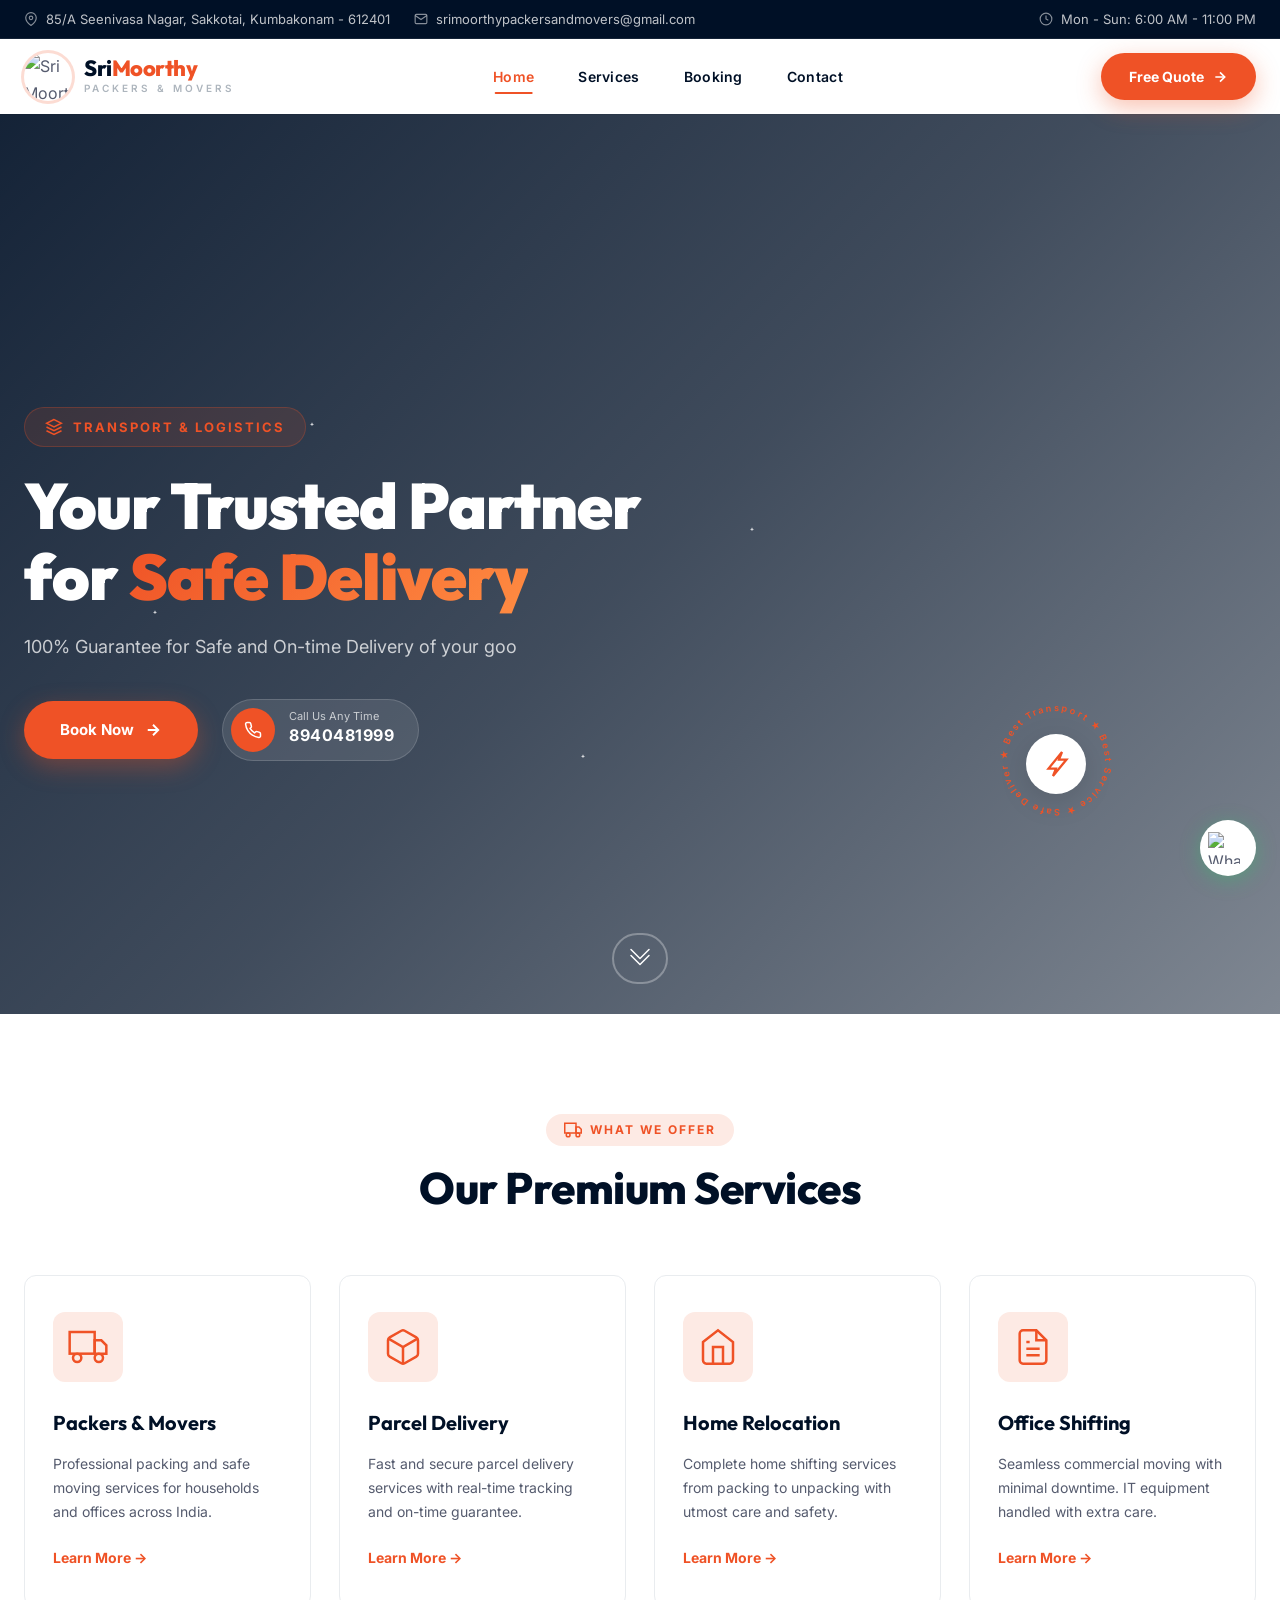
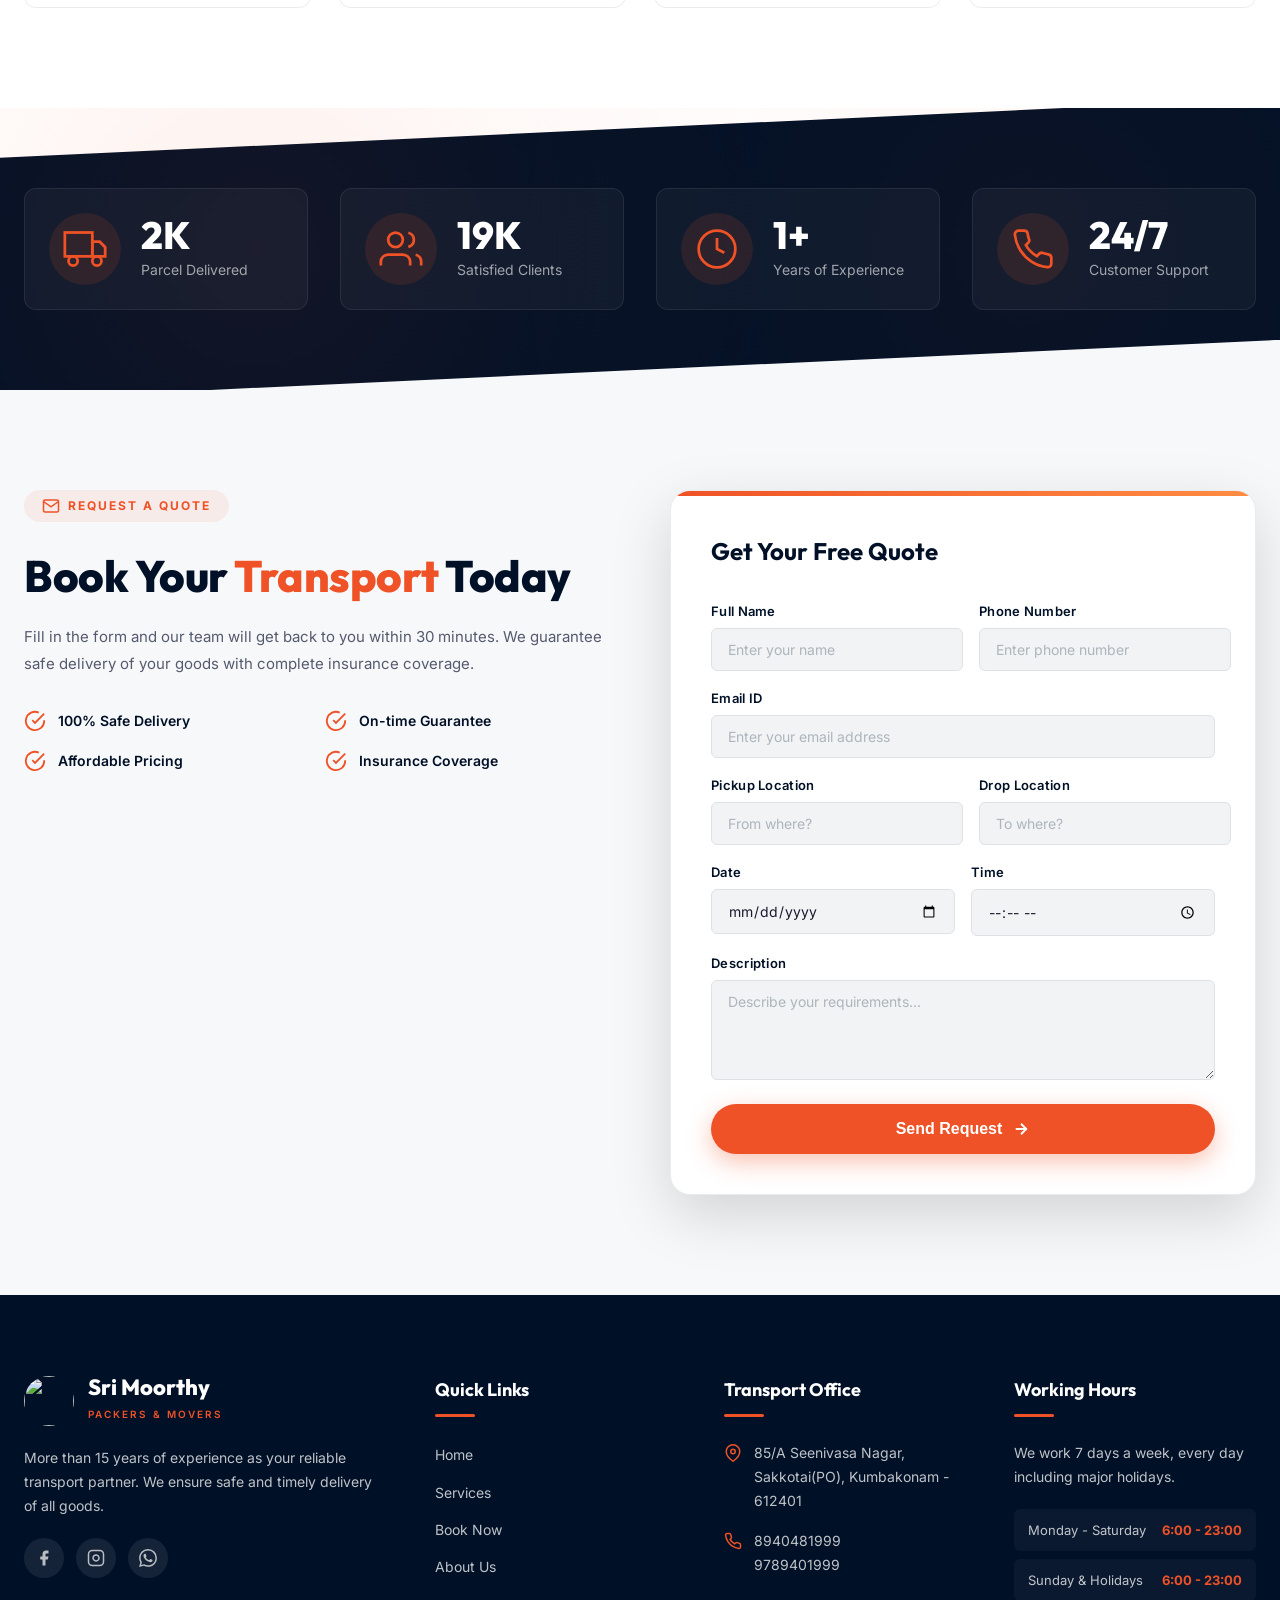
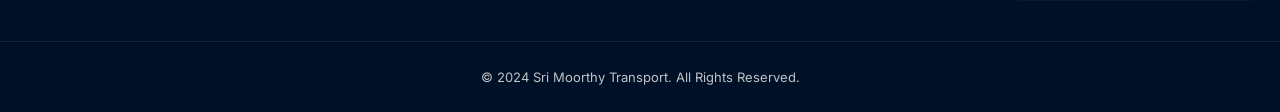
==== index.html @ 746d3fa2 "Add files via upload" ====
<!DOCTYPE html>
<html lang="en">

<head>
    <meta charset="UTF-8">
    <meta name="viewport" content="width=device-width, initial-scale=1.0">
    <meta name="description" content="Sri Moorthy Transport - Premium Packers and Movers in Kumbakonam. Safe, reliable, and on-time delivery services.">
    <title>Sri Moorthy Transport | Packers & Movers - Kumbakonam</title>
    <link rel="icon" href="https://mr-vishal-dev.github.io/kuberatravels/logo.png">
    <link rel="preconnect" href="https://fonts.googleapis.com">
    <link rel="preconnect" href="https://fonts.gstatic.com" crossorigin>
    <link href="https://fonts.googleapis.com/css2?family=Inter:wght@400;500;600;700;800;900&family=Outfit:wght@400;500;600;700;800&display=swap" rel="stylesheet">
    <link rel="stylesheet" href="style.css">
</head>

<body>
    <!-- Top Bar -->
    <div class="top-bar">
        <div class="top-bar-inner">
            <div class="top-bar-left">
                <span>
                    <svg width="14" height="14" viewBox="0 0 24 24" fill="none" stroke="currentColor" stroke-width="2"><path d="M21 10c0 7-9 13-9 13s-9-6-9-13a9 9 0 0 1 18 0z"/><circle cx="12" cy="10" r="3"/></svg>
                    85/A Seenivasa Nagar, Sakkotai, Kumbakonam - 612401
                </span>
                <span>
                    <svg width="14" height="14" viewBox="0 0 24 24" fill="none" stroke="currentColor" stroke-width="2"><path d="M4 4h16c1.1 0 2 .9 2 2v12c0 1.1-.9 2-2 2H4c-1.1 0-2-.9-2-2V6c0-1.1.9-2 2-2z"/><polyline points="22,6 12,13 2,6"/></svg>
                    srimoorthypackersandmovers@gmail.com
                </span>
            </div>
            <div class="top-bar-right">
                <span>
                    <svg width="14" height="14" viewBox="0 0 24 24" fill="none" stroke="currentColor" stroke-width="2"><circle cx="12" cy="12" r="10"/><polyline points="12 6 12 12 16 14"/></svg>
                    Mon - Sun: 6:00 AM - 11:00 PM
                </span>
            </div>
        </div>
    </div>

    <!-- Navbar -->
    <nav id="navbar">
        <div class="nav-inner">
            <div class="nav-brand">
                <div id="logo-bg">
                    <img src="https://mr-vishal-dev.github.io/kuberatravels/logo.png" alt="Sri Moorthy Transport Logo" onclick="showlogo()" id="logo" class="nav-logo">
                </div>
                <div class="brand-text">
                    <h1 class="brand-name">Sri<span>Moorthy</span></h1>
                    <p class="brand-tagline">PACKERS & MOVERS</p>
                </div>
            </div>
            <ul class="nav-links" id="navLinks">
                <li><a href="#hero" class="active">Home</a></li>
                <li><a href="#services-section">Services</a></li>
                <li><a href="#main">Booking</a></li>
                <li><a href="#footer">Contact</a></li>
            </ul>
            <a href="#main" class="nav-cta" id="navCta">
                Free Quote
                <svg width="16" height="16" viewBox="0 0 24 24" fill="none" stroke="currentColor" stroke-width="2.5"><line x1="5" y1="12" x2="19" y2="12"/><polyline points="12 5 19 12 12 19"/></svg>
            </a>
            <button class="menubar" id="menuToggle" onclick="menuopen()">
                <svg xmlns="http://www.w3.org/2000/svg" width="28" height="28" fill="currentColor" viewBox="0 0 16 16">
                    <path fill-rule="evenodd" d="M2.5 12a.5.5 0 0 1 .5-.5h10a.5.5 0 0 1 0 1H3a.5.5 0 0 1-.5-.5m0-4a.5.5 0 0 1 .5-.5h10a.5.5 0 0 1 0 1H3a.5.5 0 0 1-.5-.5m0-4a.5.5 0 0 1 .5-.5h10a.5.5 0 0 1 0 1H3a.5.5 0 0 1-.5-.5" />
                </svg>
            </button>
        </div>
    </nav>

    <!-- Mobile Menu -->
    <aside id="mobileMenu">
        <div class="mobile-overlay" onclick="menuclose()"></div>
        <ol id="menubarol">
            <li class="mobile-brand">
                <img src="https://mr-vishal-dev.github.io/kuberatravels/logo.png" alt="" width="40" height="40" style="border-radius:50%;">
                <span>Sri Moorthy</span>
            </li>
            <li><a href="#hero" onclick="menuclose()">Home</a></li>
            <li><a href="#services-section" onclick="menuclose()">Services</a></li>
            <li><a href="#main" onclick="menuclose()">Booking</a></li>
            <li><a href="#footer" onclick="menuclose()">Contact Us</a></li>
        </ol>
    </aside>

    <!-- Hero Section -->
    <header id="hero">
        <div class="hero-overlay"></div>
        <div class="hero-content" id="sparkle">
            <div class="hero-badge">
                <svg width="18" height="18" viewBox="0 0 24 24" fill="none" stroke="currentColor" stroke-width="2"><path d="M12 2L2 7l10 5 10-5-10-5z"/><path d="M2 17l10 5 10-5"/><path d="M2 12l10 5 10-5"/></svg>
                TRANSPORT & LOGISTICS
            </div>
            <h1 class="hero-title">Your Trusted Partner<br>for <span class="highlight">Safe Delivery</span></h1>
            <p id="typepara" class="hero-description"></p>
            <div class="hero-actions">
                <a href="#main" class="btn-primary" id="heroBookBtn">
                    Book Now
                    <svg width="18" height="18" viewBox="0 0 24 24" fill="none" stroke="currentColor" stroke-width="2.5"><line x1="5" y1="12" x2="19" y2="12"/><polyline points="12 5 19 12 12 19"/></svg>
                </a>
                <a href="tel:8940481999" class="btn-secondary">
                    <div class="phone-icon-wrap">
                        <svg width="18" height="18" viewBox="0 0 24 24" fill="none" stroke="currentColor" stroke-width="2"><path d="M22 16.92v3a2 2 0 0 1-2.18 2 19.79 19.79 0 0 1-8.63-3.07 19.5 19.5 0 0 1-6-6 19.79 19.79 0 0 1-3.07-8.67A2 2 0 0 1 4.11 2h3a2 2 0 0 1 2 1.72c.127.96.361 1.903.7 2.81a2 2 0 0 1-.45 2.11L8.09 9.91a16 16 0 0 0 6 6l1.27-1.27a2 2 0 0 1 2.11-.45c.907.339 1.85.573 2.81.7A2 2 0 0 1 22 16.92z"/></svg>
                    </div>
                    <div>
                        <small>Call Us Any Time</small>
                        <strong>8940481999</strong>
                    </div>
                </a>
            </div>
        </div>
        <div class="hero-badge-circle">
            <div class="rotating-text">
                <svg viewBox="0 0 200 200" width="140" height="140">
                    <defs>
                        <path id="circlePath" d="M 100,100 m -70,0 a 70,70 0 1,1 140,0 a 70,70 0 1,1 -140,0"/>
                    </defs>
                    <text fill="#EF5226" font-size="13" font-family="Inter" font-weight="600" letter-spacing="3">
                        <textPath href="#circlePath">★ Best Transport ★ Best Service ★ Safe Delivery </textPath>
                    </text>
                </svg>
            </div>
            <div class="badge-icon">
                <svg width="36" height="36" viewBox="0 0 24 24" fill="none" stroke="#EF5226" stroke-width="1.5"><path d="M12 15l-2 5l9-11h-5l2-5l-9 11h5z"/></svg>
            </div>
        </div>
        <button id="swipe">
            <svg xmlns="http://www.w3.org/2000/svg" width="24" height="24" fill="white" viewBox="0 0 16 16">
                <path fill-rule="evenodd" d="M1.646 6.646a.5.5 0 0 1 .708 0L8 12.293l5.646-5.647a.5.5 0 0 1 .708.708l-6 6a.5.5 0 0 1-.708 0l-6-6a.5.5 0 0 1 0-.708" />
                <path fill-rule="evenodd" d="M1.646 2.646a.5.5 0 0 1 .708 0L8 8.293l5.646-5.647a.5.5 0 0 1 .708.708l-6 6a.5.5 0 0 1-.708 0l-6-6a.5.5 0 0 1 0-.708" />
            </svg>
        </button>
    </header>

    <!-- Services Section -->
    <section class="services-section" id="services-section">
        <div class="section-header">
            <span class="section-badge">
                <svg width="18" height="18" viewBox="0 0 24 24" fill="none" stroke="currentColor" stroke-width="2"><rect x="1" y="3" width="15" height="13"/><polygon points="16 8 20 8 23 11 23 16 16 16 16 8"/><circle cx="5.5" cy="18.5" r="2.5"/><circle cx="18.5" cy="18.5" r="2.5"/></svg>
                WHAT WE OFFER
            </span>
            <h2>Our Premium Services</h2>
        </div>
        <div class="services-grid">
            <div class="service-card">
                <div class="service-icon">
                    <svg width="40" height="40" viewBox="0 0 24 24" fill="none" stroke="currentColor" stroke-width="1.5"><rect x="1" y="3" width="15" height="13"/><polygon points="16 8 20 8 23 11 23 16 16 16 16 8"/><circle cx="5.5" cy="18.5" r="2.5"/><circle cx="18.5" cy="18.5" r="2.5"/></svg>
                </div>
                <h3>Packers & Movers</h3>
                <p>Professional packing and safe moving services for households and offices across India.</p>
                <a href="service.html" class="service-link">Learn More →</a>
            </div>
            <div class="service-card">
                <div class="service-icon">
                    <svg width="40" height="40" viewBox="0 0 24 24" fill="none" stroke="currentColor" stroke-width="1.5"><path d="M21 16V8a2 2 0 0 0-1-1.73l-7-4a2 2 0 0 0-2 0l-7 4A2 2 0 0 0 3 8v8a2 2 0 0 0 1 1.73l7 4a2 2 0 0 0 2 0l7-4A2 2 0 0 0 21 16z"/><polyline points="3.27 6.96 12 12.01 20.73 6.96"/><line x1="12" y1="22.08" x2="12" y2="12"/></svg>
                </div>
                <h3>Parcel Delivery</h3>
                <p>Fast and secure parcel delivery services with real-time tracking and on-time guarantee.</p>
                <a href="service.html" class="service-link">Learn More →</a>
            </div>
            <div class="service-card">
                <div class="service-icon">
                    <svg width="40" height="40" viewBox="0 0 24 24" fill="none" stroke="currentColor" stroke-width="1.5"><path d="M3 9l9-7 9 7v11a2 2 0 0 1-2 2H5a2 2 0 0 1-2-2z"/><polyline points="9 22 9 12 15 12 15 22"/></svg>
                </div>
                <h3>Home Relocation</h3>
                <p>Complete home shifting services from packing to unpacking with utmost care and safety.</p>
                <a href="service.html" class="service-link">Learn More →</a>
            </div>
            <div class="service-card">
                <div class="service-icon">
                    <svg width="40" height="40" viewBox="0 0 24 24" fill="none" stroke="currentColor" stroke-width="1.5"><path d="M14 2H6a2 2 0 0 0-2 2v16a2 2 0 0 0 2 2h12a2 2 0 0 0 2-2V8z"/><polyline points="14 2 14 8 20 8"/><line x1="16" y1="13" x2="8" y2="13"/><line x1="16" y1="17" x2="8" y2="17"/><polyline points="10 9 9 9 8 9"/></svg>
                </div>
                <h3>Office Shifting</h3>
                <p>Seamless commercial moving with minimal downtime. IT equipment handled with extra care.</p>
                <a href="service.html" class="service-link">Learn More →</a>
            </div>
        </div>
    </section>

    <!-- Stats Section -->
    <section class="stats-section">
        <div class="stats-overlay"></div>
        <div class="stats-grid">
            <div class="stat-card">
                <div class="stat-icon">
                    <svg width="44" height="44" viewBox="0 0 24 24" fill="none" stroke="currentColor" stroke-width="1.5"><rect x="1" y="3" width="15" height="13"/><polygon points="16 8 20 8 23 11 23 16 16 16 16 8"/><circle cx="5.5" cy="18.5" r="2.5"/><circle cx="18.5" cy="18.5" r="2.5"/></svg>
                </div>
                <div class="stat-info">
                    <span class="stat-number"><span id="inc">20</span>K</span>
                    <p>Parcel Delivered</p>
                </div>
            </div>
            <div class="stat-card">
                <div class="stat-icon">
                    <svg width="44" height="44" viewBox="0 0 24 24" fill="none" stroke="currentColor" stroke-width="1.5"><path d="M17 21v-2a4 4 0 0 0-4-4H5a4 4 0 0 0-4 4v2"/><circle cx="9" cy="7" r="4"/><path d="M23 21v-2a4 4 0 0 0-3-3.87"/><path d="M16 3.13a4 4 0 0 1 0 7.75"/></svg>
                </div>
                <div class="stat-info">
                    <span class="stat-number"><span id="inc">150</span>K</span>
                    <p>Satisfied Clients</p>
                </div>
            </div>
            <div class="stat-card">
                <div class="stat-icon">
                    <svg width="44" height="44" viewBox="0 0 24 24" fill="none" stroke="currentColor" stroke-width="1.5"><circle cx="12" cy="12" r="10"/><polyline points="12 6 12 12 16 14"/></svg>
                </div>
                <div class="stat-info">
                    <span class="stat-number"><span id="inc">15</span>+</span>
                    <p>Years of Experience</p>
                </div>
            </div>
            <div class="stat-card">
                <div class="stat-icon">
                    <svg width="44" height="44" viewBox="0 0 24 24" fill="none" stroke="currentColor" stroke-width="1.5"><path d="M22 16.92v3a2 2 0 0 1-2.18 2 19.79 19.79 0 0 1-8.63-3.07 19.5 19.5 0 0 1-6-6 19.79 19.79 0 0 1-3.07-8.67A2 2 0 0 1 4.11 2h3a2 2 0 0 1 2 1.72c.127.96.361 1.903.7 2.81a2 2 0 0 1-.45 2.11L8.09 9.91a16 16 0 0 0 6 6l1.27-1.27a2 2 0 0 1 2.11-.45c.907.339 1.85.573 2.81.7A2 2 0 0 1 22 16.92z"/></svg>
                </div>
                <div class="stat-info">
                    <span class="stat-number">24/7</span>
                    <p>Customer Support</p>
                </div>
            </div>
        </div>
    </section>

    <!-- Booking Section -->
    <main id="main">
        <div class="booking-wrapper">
            <div class="booking-info">
                <span class="section-badge dark">
                    <svg width="18" height="18" viewBox="0 0 24 24" fill="none" stroke="currentColor" stroke-width="2"><path d="M4 4h16c1.1 0 2 .9 2 2v12c0 1.1-.9 2-2 2H4c-1.1 0-2-.9-2-2V6c0-1.1.9-2 2-2z"/><polyline points="22,6 12,13 2,6"/></svg>
                    REQUEST A QUOTE
                </span>
                <h2>Book Your <span class="highlight">Transport</span> Today</h2>
                <p>Fill in the form and our team will get back to you within 30 minutes. We guarantee safe delivery of your goods with complete insurance coverage.</p>
                <div class="booking-features">
                    <div class="feature-item">
                        <svg width="22" height="22" viewBox="0 0 24 24" fill="none" stroke="#EF5226" stroke-width="2"><path d="M22 11.08V12a10 10 0 1 1-5.93-9.14"/><polyline points="22 4 12 14.01 9 11.01"/></svg>
                        <span>100% Safe Delivery</span>
                    </div>
                    <div class="feature-item">
                        <svg width="22" height="22" viewBox="0 0 24 24" fill="none" stroke="#EF5226" stroke-width="2"><path d="M22 11.08V12a10 10 0 1 1-5.93-9.14"/><polyline points="22 4 12 14.01 9 11.01"/></svg>
                        <span>On-time Guarantee</span>
                    </div>
                    <div class="feature-item">
                        <svg width="22" height="22" viewBox="0 0 24 24" fill="none" stroke="#EF5226" stroke-width="2"><path d="M22 11.08V12a10 10 0 1 1-5.93-9.14"/><polyline points="22 4 12 14.01 9 11.01"/></svg>
                        <span>Affordable Pricing</span>
                    </div>
                    <div class="feature-item">
                        <svg width="22" height="22" viewBox="0 0 24 24" fill="none" stroke="#EF5226" stroke-width="2"><path d="M22 11.08V12a10 10 0 1 1-5.93-9.14"/><polyline points="22 4 12 14.01 9 11.01"/></svg>
                        <span>Insurance Coverage</span>
                    </div>
                </div>
            </div>
            <div class="booking-form-card">
                <h3>Get Your Free Quote</h3>
                <form onsubmit="gomail(event)" id="bookingForm">                    <div class="form-row">
                        <div class="form-group">
                            <label for="cus-name">Full Name</label>
                            <input type="text" id="cus-name" placeholder="Enter your name" name="Full Name" required>
                        </div>
                        <div class="form-group">
                            <label for="con-number">Phone Number</label>
                            <input type="tel" id="con-number" placeholder="Enter phone number" name="Phone Number" required>
                        </div>
                    </div>
                    <div class="form-group full">
                        <label for="cus-email">Email ID</label>
                        <input type="email" id="cus-email" placeholder="Enter your email address" name="Email" required>
                    </div>
                    <div class="form-row">
                        <div class="form-group">
                            <label for="from-add">Pickup Location</label>
                            <input type="text" id="from-add" placeholder="From where?" name="Pickup Location" required>
                        </div>
                        <div class="form-group">
                            <label for="to-add">Drop Location</label>
                            <input type="text" id="to-add" placeholder="To where?" name="Drop Location" required>
                        </div>
                    </div>
                    <div class="form-row">
                        <div class="form-group">
                            <label for="date">Date</label>
                            <input type="date" id="date" name="Date" required>
                        </div>
                        <div class="form-group">
                            <label for="timing">Time</label>
                            <input type="time" id="timing" name="Time" required>
                        </div>
                    </div>
                    <div class="form-group full">
                        <label for="description">Description</label>
                        <textarea id="description" rows="4" placeholder="Describe your requirements..." name="Description"></textarea>
                    </div>
                    <button type="submit" class="btn-primary form-submit">
                        Send Request
                        <svg width="18" height="18" viewBox="0 0 24 24" fill="none" stroke="currentColor" stroke-width="2.5"><line x1="5" y1="12" x2="19" y2="12"/><polyline points="12 5 19 12 12 19"/></svg>
                    </button>
                </form>
            </div>
        </div>
    </main>

    <!-- WhatsApp Float -->
    <div class="floating-logo shake" onclick="openchat()" id="whatsapp">
        <img src="https://mr-vishal-dev.github.io/kuberatravels/icons8-whatsapp-48.png" alt="WhatsApp" height="40" width="40">
        <a href="https://wa.me/8248688471" id="message-content"></a>
    </div>

    <!-- Footer -->
    <footer id="footer">
        <div class="footer-inner">
            <div class="footer-col footer-about">
                <div class="footer-brand">
                    <img src="https://mr-vishal-dev.github.io/kuberatravels/logo.png" alt="" width="50" height="50" style="border-radius:50%;">
                    <div>
                        <h2>Sri Moorthy</h2>
                        <span>PACKERS & MOVERS</span>
                    </div>
                </div>
                <p>More than 15 years of experience as your reliable transport partner. We ensure safe and timely delivery of all goods.</p>
                <div class="footer-social">
                    <a href="#" aria-label="Facebook">
                        <svg width="18" height="18" viewBox="0 0 24 24" fill="currentColor"><path d="M18 2h-3a5 5 0 0 0-5 5v3H7v4h3v8h4v-8h3l1-4h-4V7a1 1 0 0 1 1-1h3z"/></svg>
                    </a>
                    <a href="#" aria-label="Instagram">
                        <svg width="18" height="18" viewBox="0 0 24 24" fill="none" stroke="currentColor" stroke-width="2"><rect x="2" y="2" width="20" height="20" rx="5" ry="5"/><path d="M16 11.37A4 4 0 1 1 12.63 8 4 4 0 0 1 16 11.37z"/><line x1="17.5" y1="6.5" x2="17.51" y2="6.5"/></svg>
                    </a>
                    <a href="https://wa.me/8248688471" aria-label="WhatsApp">
                        <svg width="18" height="18" viewBox="0 0 24 24" fill="currentColor"><path d="M17.472 14.382c-.297-.149-1.758-.867-2.03-.967-.273-.099-.471-.148-.67.15-.197.297-.767.966-.94 1.164-.173.199-.347.223-.644.075-.297-.15-1.255-.463-2.39-1.475-.883-.788-1.48-1.761-1.653-2.059-.173-.297-.018-.458.13-.606.134-.133.298-.347.446-.52.149-.174.198-.298.298-.497.099-.198.05-.371-.025-.52-.075-.149-.669-1.612-.916-2.207-.242-.579-.487-.5-.669-.51-.173-.008-.371-.01-.57-.01-.198 0-.52.074-.792.372-.272.297-1.04 1.016-1.04 2.479 0 1.462 1.065 2.875 1.213 3.074.149.198 2.096 3.2 5.077 4.487.709.306 1.262.489 1.694.625.712.227 1.36.195 1.871.118.571-.085 1.758-.719 2.006-1.413.248-.694.248-1.289.173-1.413-.074-.124-.272-.198-.57-.347m-5.421 7.403h-.004a9.87 9.87 0 0 1-5.031-1.378l-.361-.214-3.741.982.998-3.648-.235-.374a9.86 9.86 0 0 1-1.51-5.26c.001-5.45 4.436-9.884 9.888-9.884 2.64 0 5.122 1.03 6.988 2.898a9.825 9.825 0 0 1 2.893 6.994c-.003 5.45-4.437 9.884-9.885 9.884m8.413-18.297A11.815 11.815 0 0 0 12.05 0C5.495 0 .16 5.335.157 11.892c0 2.096.547 4.142 1.588 5.945L.057 24l6.305-1.654a11.882 11.882 0 0 0 5.683 1.448h.005c6.554 0 11.89-5.335 11.893-11.893a11.821 11.821 0 0 0-3.48-8.413z"/></svg>
                    </a>
                </div>
            </div>
            <div class="footer-col">
                <h3>Quick Links</h3>
                <ul>
                    <li><a href="#hero">Home</a></li>
                    <li><a href="#services-section">Services</a></li>
                    <li><a href="#main">Book Now</a></li>
                    <li><a href="about.html">About Us</a></li>
                </ul>
            </div>
            <div class="footer-col">
                <h3>Transport Office</h3>
                <div class="footer-contact-item">
                    <svg width="18" height="18" viewBox="0 0 24 24" fill="none" stroke="currentColor" stroke-width="2"><path d="M21 10c0 7-9 13-9 13s-9-6-9-13a9 9 0 0 1 18 0z"/><circle cx="12" cy="10" r="3"/></svg>
                    <p>85/A Seenivasa Nagar, Sakkotai(PO), Kumbakonam - 612401</p>
                </div>
                <div class="footer-contact-item">
                    <svg width="18" height="18" viewBox="0 0 24 24" fill="none" stroke="currentColor" stroke-width="2"><path d="M22 16.92v3a2 2 0 0 1-2.18 2 19.79 19.79 0 0 1-8.63-3.07 19.5 19.5 0 0 1-6-6 19.79 19.79 0 0 1-3.07-8.67A2 2 0 0 1 4.11 2h3a2 2 0 0 1 2 1.72c.127.96.361 1.903.7 2.81a2 2 0 0 1-.45 2.11L8.09 9.91a16 16 0 0 0 6 6l1.27-1.27a2 2 0 0 1 2.11-.45c.907.339 1.85.573 2.81.7A2 2 0 0 1 22 16.92z"/></svg>
                    <p>8940481999<br>9789401999</p>
                </div>
            </div>
            <div class="footer-col">
                <h3>Working Hours</h3>
                <p>We work 7 days a week, every day including major holidays.</p>
                <div class="hours-list">
                    <div class="hours-item">
                        <span>Monday - Saturday</span>
                        <span class="hours-time">6:00 - 23:00</span>
                    </div>
                    <div class="hours-item">
                        <span>Sunday & Holidays</span>
                        <span class="hours-time">6:00 - 23:00</span>
                    </div>
                </div>
            </div>
        </div>
        <div class="footer-bottom">
            <p>&copy; 2024 Sri Moorthy Transport. All Rights Reserved.</p>
        </div>
    </footer>

    <!-- Back to Top -->
    <button id="backToTop" onclick="window.scrollTo({top:0,behavior:'smooth'})">
        <svg width="20" height="20" viewBox="0 0 24 24" fill="none" stroke="currentColor" stroke-width="2.5"><polyline points="18 15 12 9 6 15"/></svg>
    </button>

    <script>

        // Date min value
        let dateval = document.getElementById('date');
        let date = new Date().toISOString().split('T')[0];
        dateval.setAttribute('min', date);

        // Typewriter effect
        let typewriting = document.getElementById('typepara');
        let content = "100% Guarantee for Safe and On-time Delivery of your goods is our primary concern...";
        let len = content.length;
        let index = 0;
        let interval = setInterval(() => {
            if (index <= content.length) {
                typewriting.textContent += content.charAt(index++);
            } else {
                clearInterval(interval);
            }
        }, 30);

        // Scroll-based counter animation
        let iscounted = false;
        let swipe = document.getElementById('swipe');
        let backToTop = document.getElementById('backToTop');

        window.addEventListener('scroll', function() {
            // Show/hide swipe button
            if (window.scrollY >= innerHeight * 0.5) {
                swipe.style.opacity = "0";
                swipe.style.pointerEvents = "none";
            } else {
                swipe.style.opacity = "1";
                swipe.style.pointerEvents = "auto";
            }

            // Navbar solid on scroll
            let navbar = document.getElementById('navbar');
            if (window.scrollY > 80) {
                navbar.classList.add('scrolled');
            } else {
                navbar.classList.remove('scrolled');
            }

            // Back to top
            if (window.scrollY > 500) {
                backToTop.classList.add('show');
            } else {
                backToTop.classList.remove('show');
            }

            // Counter animation
            let statsSection = document.querySelector('.stats-section');
            if (statsSection) {
                let rect = statsSection.getBoundingClientRect();
                if (rect.top < window.innerHeight && rect.bottom > 0 && !iscounted) {
                    iscounted = true;
                    let inc = document.querySelectorAll('#inc');
                    inc.forEach(element => {
                        let stop = parseInt(element.innerText);
                        let count = 0;
                        let speed = Math.max(10, (100 * (50 / stop)));
                        let countinterval = setInterval(() => {
                            count++;
                            element.innerText = count;
                            if (count >= stop) {
                                clearInterval(countinterval);
                            }
                        }, speed);
                    });
                }
            }

            // Reveal animations
            document.querySelectorAll('.service-card, .stat-card, .booking-form-card, .booking-info').forEach(el => {
                let rect = el.getBoundingClientRect();
                if (rect.top < window.innerHeight - 80) {
                    el.classList.add('revealed');
                }
            });
        });

        // WhatsApp support
        let whatsapp = document.getElementById('whatsapp');
        let message = document.getElementById('message-content');

        function openchat() {
            if (whatsapp.style.width === "140px") {
                whatsapp.style.cssText = "width:50px;outline:none";
                message.innerText = '';
                setTimeout(() => { whatsapp.classList.add('shake'); }, 1000);
            } else {
                whatsapp.style.cssText = "width:140px;outline:2px solid rgb(24, 177, 58);border-radius:30px;";
                message.innerText = "Chat with us";
                whatsapp.classList.remove('shake');
            }
        }

        // Mobile menu
        let menubarol = document.getElementById('menubarol');
        let aside = document.getElementById('mobileMenu');

        function menuopen() {
            aside.classList.add('open');
            document.body.style.overflow = "hidden";
        }
        function menuclose() {
            aside.classList.remove('open');
            document.body.style.overflow = "";
        }

        // Sparkle stars in hero
        let sparklespace = document.getElementById('sparkle');
        setInterval(() => {
            let star = document.createElement('div');
            star.classList.add('star');
            let randomX = Math.floor(Math.random() * sparklespace.scrollWidth);
            let randomY = Math.floor(Math.random() * sparklespace.scrollHeight);
            star.style.top = `${randomY}px`;
            star.style.left = `${randomX}px`;
            sparklespace.appendChild(star);
            setTimeout(() => { star.remove(); }, 800);
        }, 200);

        // Mail - Send via Google Gmail Compose window
        function gomail(e) {
            e.preventDefault();
            let cus_name = document.getElementById('cus-name').value;
            let cus_email = document.getElementById('cus-email').value;
            let con_number = document.getElementById('con-number').value;
            let from_add = document.getElementById('from-add').value;
            let to_add = document.getElementById('to-add').value;
            let date = document.getElementById('date').value;
            let time = document.getElementById('timing').value;
            let description = document.getElementById('description').value;

            let subject = encodeURIComponent("Booking Request - " + cus_name);
            let body = encodeURIComponent(
                "New Booking Request\n\n" +
                "Name: " + cus_name + "\n" +
                "Email: " + cus_email + "\n" +
                "Phone: " + con_number + "\n" +
                "Pickup: " + from_add + "\n" +
                "Drop: " + to_add + "\n" +
                "Date: " + date + "\n" +
                "Time: " + time + "\n" +
                "Description: " + description
            );

            // Open Gmail directly in a new tab
            window.open(`https://mail.google.com/mail/?view=cm&fs=1&to=srimoorthypackersandmovers@gmail.com&su=${subject}&body=${body}`, '_blank');
        }

        // Logo popup
        let logo = document.getElementById('logo');
        let logobg = document.getElementById('logo-bg');
        function showlogo() {
            logo.classList.remove('nav-logo');
            logo.classList.add('logoanimation');
            logobg.classList.add('logobganimation');
            document.body.style.overflow = "hidden";
            logobg.addEventListener('click', (e) => {
                if (!logo.contains(e.target)) {
                    logo.classList.add('nav-logo');
                    logo.classList.remove('logoanimation');
                    logobg.classList.remove('logobganimation');
                    document.body.style.overflow = "scroll";
                }
            });
        }

        // Smooth scroll for nav links
        document.querySelectorAll('a[href^="#"]').forEach(anchor => {
            anchor.addEventListener('click', function (e) {
                const target = document.querySelector(this.getAttribute('href'));
                if (target) {
                    e.preventDefault();
                    target.scrollIntoView({ behavior: 'smooth', block: 'start' });
                }
            });
        });
    </script>

</body>

</html>
---- style.css ----
/* ============================================
   SRI MOORTHY TRANSPORT — Premium Design System
   Inspired by TransHub Logistics Template
   ============================================ */

/* ---------- CSS Variables ---------- */
:root {
    --navy: #001026;
    --navy-light: #001a3a;
    --navy-dark: #000b1a;
    --orange: #EF5226;
    --orange-hover: #d94518;
    --orange-light: rgba(239, 82, 38, 0.12);
    --white: #ffffff;
    --off-white: #f7f8fa;
    --gray-100: #f1f3f5;
    --gray-200: #e9ecef;
    --gray-300: #dee2e6;
    --gray-500: #adb5bd;
    --gray-700: #495057;
    --gray-800: #343a40;
    --text-dark: #1a1a2e;
    --text-body: #555b6e;
    --shadow-sm: 0 2px 8px rgba(0,0,0,0.08);
    --shadow-md: 0 8px 30px rgba(0,0,0,0.12);
    --shadow-lg: 0 20px 60px rgba(0,0,0,0.15);
    --shadow-orange: 0 8px 25px rgba(239, 82, 38, 0.35);
    --radius-sm: 6px;
    --radius-md: 12px;
    --radius-lg: 20px;
    --radius-pill: 50px;
    --transition: all 0.35s cubic-bezier(0.4, 0, 0.2, 1);
}

/* ---------- Reset & Base ---------- */
*, *::before, *::after {
    margin: 0;
    padding: 0;
    box-sizing: border-box;
}

html {
    scroll-behavior: smooth;
    -ms-overflow-style: none;
    scrollbar-width: none;
}

html::-webkit-scrollbar {
    display: none;
}

body {
    font-family: 'Inter', -apple-system, BlinkMacSystemFont, sans-serif;
    color: var(--text-body);
    background-color: var(--white);
    line-height: 1.7;
    overflow-x: hidden;
}

a {
    text-decoration: none;
    color: inherit;
    transition: var(--transition);
}

img {
    max-width: 100%;
    display: block;
}

ul, ol {
    list-style: none;
}

/* ---------- Top Bar ---------- */
.top-bar {
    background: var(--navy);
    color: rgba(255,255,255,0.75);
    font-size: 13px;
    padding: 8px 0;
    border-bottom: 1px solid rgba(255,255,255,0.08);
}

.top-bar-inner {
    max-width: 1280px;
    margin: 0 auto;
    padding: 0 24px;
    display: flex;
    justify-content: space-between;
    align-items: center;
    flex-wrap: wrap;
    gap: 8px;
}

.top-bar-left, .top-bar-right {
    display: flex;
    align-items: center;
    gap: 24px;
    flex-wrap: wrap;
}

.top-bar span {
    display: inline-flex;
    align-items: center;
    gap: 8px;
}

.top-bar svg {
    flex-shrink: 0;
    opacity: 0.7;
}

/* ---------- Navbar ---------- */
nav#navbar {
    position: sticky;
    top: 0;
    z-index: 1000;
    background: rgba(255,255,255,0.95);
    backdrop-filter: blur(20px);
    -webkit-backdrop-filter: blur(20px);
    box-shadow: 0 1px 0 rgba(0,0,0,0.05);
    transition: var(--transition);
}

nav#navbar.scrolled {
    box-shadow: var(--shadow-md);
    background: rgba(255,255,255,0.98);
}

nav#navbar.scrolled .nav-inner {
    height: 60px;
}

nav#navbar.scrolled .nav-logo {
    height: 40px;
    width: 40px;
}

nav#navbar.scrolled .brand-name {
    font-size: 19px;
}

nav#navbar.scrolled .brand-tagline {
    font-size: 9px;
    letter-spacing: 2px;
}

.nav-inner {
    max-width: 1280px;
    margin: 0 auto;
    padding: 0 24px;
    display: flex;
    align-items: center;
    justify-content: space-between;
    height: 75px;
}

.nav-brand {
    display: flex;
    align-items: center;
    gap: 12px;
}

.nav-logo {
    height: 48px;
    width: 48px;
    border-radius: 50%;
    object-fit: cover;
    box-shadow: 0 0 0 3px rgba(239, 82, 38, 0.2);
    transition: var(--transition);
    cursor: pointer;
}

.nav-logo:hover {
    transform: scale(1.08);
    box-shadow: 0 0 0 4px rgba(239, 82, 38, 0.4);
}

.brand-text {
    display: flex;
    flex-direction: column;
}

.brand-name {
    font-family: 'Outfit', sans-serif;
    font-size: 22px;
    font-weight: 800;
    color: var(--navy);
    line-height: 1.1;
    letter-spacing: -0.5px;
}

.brand-name span {
    color: var(--orange);
}

.brand-tagline {
    font-size: 10px;
    letter-spacing: 3px;
    color: var(--gray-500);
    font-weight: 600;
    text-transform: uppercase;
}

.nav-links {
    display: flex;
    align-items: center;
    gap: 8px;
}

.nav-links li a {
    display: block;
    padding: 8px 18px;
    font-size: 14px;
    font-weight: 600;
    color: var(--navy);
    border-radius: var(--radius-pill);
    position: relative;
    letter-spacing: 0.3px;
}

.nav-links li a:hover,
.nav-links li a.active {
    color: var(--orange);
}

.nav-links li a::after {
    content: '';
    position: absolute;
    bottom: 2px;
    left: 50%;
    transform: translateX(-50%);
    width: 0;
    height: 2px;
    background: var(--orange);
    border-radius: 2px;
    transition: width 0.3s ease;
}

.nav-links li a:hover::after,
.nav-links li a.active::after {
    width: 50%;
}

.nav-cta {
    display: inline-flex;
    align-items: center;
    gap: 8px;
    padding: 12px 28px;
    background: var(--orange);
    color: var(--white);
    font-weight: 700;
    font-size: 14px;
    border-radius: var(--radius-pill);
    box-shadow: var(--shadow-orange);
    transition: var(--transition);
    position: relative;
    overflow: hidden;
}

.nav-cta::before {
    content: '';
    position: absolute;
    top: 0;
    left: -100%;
    width: 100%;
    height: 100%;
    background: linear-gradient(90deg, transparent, rgba(255,255,255,0.2), transparent);
    transition: left 0.5s ease;
}

.nav-cta:hover::before {
    left: 100%;
}

.nav-cta:hover {
    background: var(--orange-hover);
    transform: translateY(-2px);
    box-shadow: 0 12px 35px rgba(239, 82, 38, 0.45);
}

.menubar {
    display: none;
    background: none;
    border: none;
    color: var(--navy);
    cursor: pointer;
    padding: 6px;
    border-radius: var(--radius-sm);
    transition: var(--transition);
}

.menubar:hover {
    background: var(--gray-100);
}

/* ---------- Mobile Menu ---------- */
aside#mobileMenu {
    position: fixed;
    inset: 0;
    z-index: 2000;
    visibility: hidden;
    pointer-events: none;
}

aside#mobileMenu.open {
    visibility: visible;
    pointer-events: auto;
}

.mobile-overlay {
    position: absolute;
    inset: 0;
    background: rgba(0, 16, 38, 0.6);
    backdrop-filter: blur(4px);
    opacity: 0;
    transition: opacity 0.3s ease;
}

aside#mobileMenu.open .mobile-overlay {
    opacity: 1;
}

aside#mobileMenu ol {
    position: fixed;
    top: 0;
    right: -300px;
    bottom: 0;
    width: 280px;
    background: var(--white);
    padding: 0;
    transition: right 0.4s cubic-bezier(0.4, 0, 0.2, 1);
    box-shadow: var(--shadow-lg);
    overflow-y: auto;
}

aside#mobileMenu.open ol {
    right: 0;
}

aside#mobileMenu ol li {
    border-bottom: 1px solid var(--gray-200);
}

aside#mobileMenu ol li a {
    display: block;
    padding: 16px 24px;
    font-size: 15px;
    font-weight: 600;
    color: var(--navy);
    transition: var(--transition);
}

aside#mobileMenu ol li a:hover {
    color: var(--orange);
    background: var(--orange-light);
    padding-left: 32px;
}

.mobile-brand {
    display: flex;
    align-items: center;
    gap: 12px;
    padding: 20px 24px !important;
    background: var(--navy);
}

.mobile-brand span {
    color: var(--white);
    font-family: 'Outfit', sans-serif;
    font-weight: 700;
    font-size: 18px;
}

/* ---------- Hero Section ---------- */
header#hero {
    position: relative;
    min-height: 100dvh;
    background-image: url(https://mr-vishal-dev.github.io/kuberatravels/dost.jpeg);
    background-position: center;
    background-size: cover;
    display: flex;
    align-items: center;
}

.hero-overlay {
    position: absolute;
    inset: 0;
    background: linear-gradient(135deg, rgba(0, 16, 38, 0.92) 0%, rgba(0, 16, 38, 0.75) 50%, rgba(0, 16, 38, 0.5) 100%);
    z-index: 1;
}

.hero-content {
    position: relative;
    z-index: 2;
    max-width: 1280px;
    margin: 0 auto;
    padding: 120px 24px 80px;
    width: 100%;
}

.hero-badge {
    display: inline-flex;
    align-items: center;
    gap: 10px;
    padding: 8px 20px;
    background: var(--orange-light);
    border: 1px solid rgba(239, 82, 38, 0.25);
    border-radius: var(--radius-pill);
    color: var(--orange);
    font-size: 13px;
    font-weight: 700;
    letter-spacing: 2px;
    margin-bottom: 24px;
    animation: fadeInDown 0.8s ease-out;
}

.hero-title {
    font-family: 'Outfit', sans-serif;
    font-size: clamp(36px, 5vw, 68px);
    font-weight: 900;
    color: var(--white);
    line-height: 1.1;
    margin-bottom: 20px;
    letter-spacing: -1px;
    animation: fadeInUp 0.8s ease-out 0.2s both;
}

.hero-title .highlight {
    color: transparent;
    background: linear-gradient(135deg, var(--orange), #ff8c42);
    -webkit-background-clip: text;
    background-clip: text;
}

.hero-description {
    font-size: clamp(15px, 1.5vw, 18px);
    color: rgba(255,255,255,0.75);
    max-width: 550px;
    min-height: 30px;
    margin-bottom: 36px;
    animation: fadeInUp 0.8s ease-out 0.4s both;
}

.hero-actions {
    display: flex;
    align-items: center;
    gap: 24px;
    flex-wrap: wrap;
    animation: fadeInUp 0.8s ease-out 0.6s both;
}

.btn-primary {
    display: inline-flex;
    align-items: center;
    gap: 10px;
    padding: 16px 36px;
    background: var(--orange);
    color: var(--white);
    font-weight: 700;
    font-size: 15px;
    border-radius: var(--radius-pill);
    border: none;
    cursor: pointer;
    box-shadow: var(--shadow-orange);
    transition: var(--transition);
    position: relative;
    overflow: hidden;
}

.btn-primary::before {
    content: '';
    position: absolute;
    top: 0;
    left: -100%;
    width: 100%;
    height: 100%;
    background: linear-gradient(90deg, transparent, rgba(255,255,255,0.2), transparent);
    transition: left 0.6s ease;
}

.btn-primary:hover::before {
    left: 100%;
}

.btn-primary:hover {
    background: var(--orange-hover);
    transform: translateY(-3px);
    box-shadow: 0 14px 40px rgba(239, 82, 38, 0.5);
}

.btn-secondary {
    display: inline-flex;
    align-items: center;
    gap: 14px;
    padding: 8px 24px 8px 8px;
    background: rgba(255,255,255,0.1);
    backdrop-filter: blur(12px);
    border: 1px solid rgba(255,255,255,0.15);
    border-radius: var(--radius-pill);
    color: var(--white);
    transition: var(--transition);
}

.btn-secondary:hover {
    background: rgba(255,255,255,0.18);
    border-color: rgba(255,255,255,0.3);
    transform: translateY(-2px);
}

.phone-icon-wrap {
    width: 44px;
    height: 44px;
    background: var(--orange);
    border-radius: 50%;
    display: flex;
    align-items: center;
    justify-content: center;
    flex-shrink: 0;
    animation: pulse-ring 2s infinite;
}

.btn-secondary small {
    font-size: 11px;
    opacity: 0.7;
    display: block;
    line-height: 1;
}

.btn-secondary strong {
    font-size: 16px;
    font-weight: 700;
    letter-spacing: 0.5px;
}

/* Rotating badge */
.hero-badge-circle {
    position: absolute;
    right: 12%;
    bottom: 20%;
    z-index: 2;
    width: 140px;
    height: 140px;
    display: flex;
    align-items: center;
    justify-content: center;
}

.rotating-text {
    position: absolute;
    animation: rotate 12s linear infinite;
}

.badge-icon {
    width: 60px;
    height: 60px;
    background: var(--white);
    border-radius: 50%;
    display: flex;
    align-items: center;
    justify-content: center;
    box-shadow: var(--shadow-md);
}

@keyframes rotate {
    from { transform: rotate(0deg); }
    to { transform: rotate(360deg); }
}

/* Scroll Down */
#swipe {
    position: absolute;
    bottom: 30px;
    left: 50%;
    transform: translateX(-50%);
    z-index: 2;
    background: none;
    border: 2px solid rgba(255,255,255,0.3);
    border-radius: 30px;
    padding: 10px 14px;
    cursor: pointer;
    animation: bounceDown 2s infinite;
    transition: opacity 0.4s ease;
}

#swipe:hover {
    border-color: var(--orange);
}

@keyframes bounceDown {
    0%, 100% { transform: translateX(-50%) translateY(0); }
    50% { transform: translateX(-50%) translateY(12px); }
}

/* Sparkle stars */
.star {
    height: 4px;
    width: 4px;
    background-color: rgba(255,255,255,0.8);
    clip-path: polygon(50% 0%, 65% 35%, 100% 50%, 65% 65%, 50% 100%, 35% 65%, 0% 50%, 35% 35%);
    position: absolute;
    z-index: 3;
    animation: twinkle 0.8s ease-out;
    pointer-events: none;
}

@keyframes twinkle {
    0% { transform: scale(0); opacity: 1; }
    100% { transform: scale(2); opacity: 0; }
}

/* ---------- Services Section ---------- */
.services-section {
    padding: 100px 24px;
    max-width: 1280px;
    margin: 0 auto;
}

.section-header {
    text-align: center;
    margin-bottom: 60px;
}

.section-badge {
    display: inline-flex;
    align-items: center;
    gap: 8px;
    padding: 6px 18px;
    background: var(--orange-light);
    color: var(--orange);
    font-size: 12px;
    font-weight: 700;
    letter-spacing: 2px;
    border-radius: var(--radius-pill);
    margin-bottom: 16px;
}

.section-badge.dark {
    background: rgba(239, 82, 38, 0.08);
}

.section-header h2,
.booking-info h2 {
    font-family: 'Outfit', sans-serif;
    font-size: clamp(28px, 4vw, 44px);
    font-weight: 800;
    color: var(--navy);
    line-height: 1.2;
    letter-spacing: -0.5px;
}

.services-grid {
    display: grid;
    grid-template-columns: repeat(4, 1fr);
    gap: 28px;
}

.service-card {
    background: var(--white);
    padding: 36px 28px;
    border-radius: var(--radius-md);
    border: 1px solid var(--gray-200);
    transition: var(--transition);
    position: relative;
    overflow: hidden;
    opacity: 0;
    transform: translateY(30px);
}

.service-card.revealed {
    opacity: 1;
    transform: translateY(0);
}

.service-card::before {
    content: '';
    position: absolute;
    top: 0;
    left: 0;
    width: 100%;
    height: 4px;
    background: var(--orange);
    transform: scaleX(0);
    transform-origin: left;
    transition: transform 0.4s ease;
}

.service-card:hover::before {
    transform: scaleX(1);
}

.service-card:hover {
    transform: translateY(-8px);
    box-shadow: var(--shadow-lg);
    border-color: transparent;
}

.service-icon {
    width: 70px;
    height: 70px;
    background: var(--orange-light);
    border-radius: var(--radius-md);
    display: flex;
    align-items: center;
    justify-content: center;
    margin-bottom: 24px;
    color: var(--orange);
    transition: var(--transition);
}

.service-card:hover .service-icon {
    background: var(--orange);
    color: var(--white);
}

.service-card h3 {
    font-family: 'Outfit', sans-serif;
    font-size: 20px;
    font-weight: 700;
    color: var(--navy);
    margin-bottom: 12px;
}

.service-card p {
    font-size: 14px;
    line-height: 1.7;
    color: var(--text-body);
    margin-bottom: 20px;
}

.service-link {
    font-size: 14px;
    font-weight: 700;
    color: var(--orange);
    display: inline-flex;
    align-items: center;
    gap: 4px;
    transition: var(--transition);
}

.service-link:hover {
    gap: 10px;
    color: var(--orange-hover);
}

/* ---------- Stats Section ---------- */
.stats-section {
    position: relative;
    padding: 80px 24px;
    background: var(--navy);
    overflow: hidden;
}

.stats-overlay {
    position: absolute;
    inset: 0;
    background-image: 
        radial-gradient(circle at 20% 50%, rgba(239, 82, 38, 0.08) 0%, transparent 50%),
        radial-gradient(circle at 80% 50%, rgba(239, 82, 38, 0.05) 0%, transparent 50%);
}

.stats-section::before {
    content: '';
    position: absolute;
    top: -50px;
    left: 0;
    right: 0;
    height: 100px;
    background: var(--white);
    clip-path: polygon(0 0, 100% 0, 100% 40%, 0 100%);
}

.stats-section::after {
    content: '';
    position: absolute;
    bottom: -50px;
    left: 0;
    right: 0;
    height: 100px;
    background: var(--off-white);
    clip-path: polygon(0 60%, 100% 0, 100% 100%, 0 100%);
}

.stats-grid {
    position: relative;
    z-index: 1;
    max-width: 1280px;
    margin: 0 auto;
    display: grid;
    grid-template-columns: repeat(4, 1fr);
    gap: 32px;
}

.stat-card {
    display: flex;
    align-items: center;
    gap: 20px;
    padding: 24px;
    border-radius: var(--radius-md);
    background: rgba(255,255,255,0.04);
    border: 1px solid rgba(255,255,255,0.08);
    transition: var(--transition);
    opacity: 0;
    transform: translateY(20px);
}

.stat-card.revealed {
    opacity: 1;
    transform: translateY(0);
}

.stat-card:hover {
    background: rgba(255,255,255,0.08);
    transform: translateY(-4px);
}

.stat-icon {
    width: 72px;
    height: 72px;
    min-width: 72px;
    background: rgba(239, 82, 38, 0.12);
    border-radius: 50%;
    display: flex;
    align-items: center;
    justify-content: center;
    color: var(--orange);
}

.stat-number {
    font-family: 'Outfit', sans-serif;
    font-size: 38px;
    font-weight: 800;
    color: var(--white);
    line-height: 1;
    display: block;
}

.stat-info p {
    font-size: 14px;
    color: rgba(255,255,255,0.6);
    margin-top: 4px;
}

/* ---------- Booking / Main Section ---------- */
main#main {
    background: var(--off-white);
    padding: 100px 24px;
}

.booking-wrapper {
    max-width: 1280px;
    margin: 0 auto;
    display: grid;
    grid-template-columns: 1fr 1fr;
    gap: 60px;
    align-items: start;
}

.booking-info {
    opacity: 0;
    transform: translateX(-30px);
    transition: all 0.6s ease;
}

.booking-info.revealed {
    opacity: 1;
    transform: translateX(0);
}

.booking-info h2 {
    margin-top: 12px;
    margin-bottom: 20px;
}

.highlight {
    color: var(--orange);
}

.booking-info > p {
    font-size: 15px;
    line-height: 1.8;
    color: var(--text-body);
    margin-bottom: 32px;
}

.booking-features {
    display: grid;
    grid-template-columns: 1fr 1fr;
    gap: 16px;
}

.feature-item {
    display: flex;
    align-items: center;
    gap: 12px;
    font-size: 14px;
    font-weight: 600;
    color: var(--navy);
}

/* Booking Form Card */
.booking-form-card {
    background: var(--white);
    padding: 40px;
    border-radius: var(--radius-lg);
    box-shadow: var(--shadow-lg);
    border: 1px solid var(--gray-200);
    position: relative;
    overflow: hidden;
    opacity: 0;
    transform: translateX(30px);
    transition: all 0.6s ease 0.2s;
}

.booking-form-card.revealed {
    opacity: 1;
    transform: translateX(0);
}

.booking-form-card::before {
    content: '';
    position: absolute;
    top: 0;
    left: 0;
    right: 0;
    height: 5px;
    background: linear-gradient(90deg, var(--orange), #ff8c42);
}

.booking-form-card h3 {
    font-family: 'Outfit', sans-serif;
    font-size: 24px;
    font-weight: 700;
    color: var(--navy);
    margin-bottom: 28px;
}

.form-row {
    display: grid;
    grid-template-columns: 1fr 1fr;
    gap: 16px;
    margin-bottom: 16px;
}

.form-group {
    display: flex;
    flex-direction: column;
    gap: 6px;
}

.form-group.full {
    margin-bottom: 16px;
}

.form-group label {
    font-size: 13px;
    font-weight: 600;
    color: var(--navy);
    letter-spacing: 0.3px;
}

.form-group input,
.form-group textarea {
    padding: 12px 16px;
    border: 1.5px solid var(--gray-300);
    border-radius: var(--radius-sm);
    font-size: 14px;
    font-family: 'Inter', sans-serif;
    color: var(--text-dark);
    background: var(--gray-100);
    transition: var(--transition);
    outline: none;
}

.form-group input:focus,
.form-group textarea:focus {
    border-color: var(--orange);
    background: var(--white);
    box-shadow: 0 0 0 4px rgba(239, 82, 38, 0.1);
}

.form-group input::placeholder,
.form-group textarea::placeholder {
    color: var(--gray-500);
}

.form-group textarea {
    resize: vertical;
    min-height: 100px;
}

.form-submit {
    width: 100%;
    justify-content: center;
    padding: 16px;
    font-size: 16px;
    margin-top: 8px;
}

/* ---------- WhatsApp Float ---------- */
.floating-logo {
    position: fixed;
    bottom: 24px;
    right: 24px;
    z-index: 999;
    background-color: var(--white);
    width: 56px;
    height: 56px;
    border-radius: 50%;
    display: flex;
    align-items: center;
    justify-content: center;
    box-shadow: 0 4px 20px rgba(37, 211, 102, 0.35);
    cursor: pointer;
    transition: width 0.4s ease, border-radius 0.4s ease, height 0.4s ease;
    overflow: hidden;
    gap: 8px;
    padding: 0;
}

.floating-logo img {
    width: 32px;
    height: 32px;
    flex-shrink: 0;
}

.floating-logo a {
    color: #25D366;
    font-size: 13px;
    font-weight: 700;
    white-space: nowrap;
}

.shake {
    animation: shaking 1.5s ease-in-out infinite;
}

@keyframes shaking {
    0%, 100% { transform: rotate(0deg); }
    25% { transform: rotate(15deg); }
    50% { transform: rotate(-10deg); }
    75% { transform: rotate(5deg); }
}

/* ---------- Footer ---------- */
footer#footer {
    background: var(--navy);
    color: rgba(255,255,255,0.75);
}

.footer-inner {
    max-width: 1280px;
    margin: 0 auto;
    padding: 80px 24px 40px;
    display: grid;
    grid-template-columns: 1.5fr 1fr 1fr 1fr;
    gap: 48px;
}

.footer-brand {
    display: flex;
    align-items: center;
    gap: 14px;
    margin-bottom: 20px;
}

.footer-brand h2 {
    font-family: 'Outfit', sans-serif;
    font-size: 22px;
    font-weight: 800;
    color: var(--white);
    line-height: 1.1;
}

.footer-brand span {
    font-size: 10px;
    letter-spacing: 2px;
    color: var(--orange);
    font-weight: 600;
}

.footer-about p {
    font-size: 14px;
    line-height: 1.8;
    margin-bottom: 24px;
}

.footer-social {
    display: flex;
    gap: 12px;
}

.footer-social a {
    width: 40px;
    height: 40px;
    border-radius: 50%;
    background: rgba(255,255,255,0.08);
    display: flex;
    align-items: center;
    justify-content: center;
    color: rgba(255,255,255,0.7);
    transition: var(--transition);
}

.footer-social a:hover {
    background: var(--orange);
    color: var(--white);
    transform: translateY(-3px);
}

.footer-col h3 {
    font-family: 'Outfit', sans-serif;
    font-size: 18px;
    font-weight: 700;
    color: var(--white);
    margin-bottom: 24px;
    position: relative;
    padding-bottom: 12px;
}

.footer-col h3::after {
    content: '';
    position: absolute;
    bottom: 0;
    left: 0;
    width: 40px;
    height: 3px;
    background: var(--orange);
    border-radius: 3px;
}

.footer-col ul li {
    margin-bottom: 10px;
}

.footer-col ul li a {
    font-size: 14px;
    position: relative;
    padding-left: 0;
    transition: var(--transition);
}

.footer-col ul li a:hover {
    color: var(--orange);
    padding-left: 8px;
}

.footer-contact-item {
    display: flex;
    gap: 12px;
    margin-bottom: 16px;
    align-items: flex-start;
}

.footer-contact-item svg {
    color: var(--orange);
    flex-shrink: 0;
    margin-top: 3px;
}

.footer-contact-item p {
    font-size: 14px;
    line-height: 1.7;
}

.footer-col > p {
    font-size: 14px;
    line-height: 1.7;
    margin-bottom: 20px;
}

.hours-list {
    display: flex;
    flex-direction: column;
    gap: 8px;
}

.hours-item {
    display: flex;
    justify-content: space-between;
    align-items: center;
    padding: 10px 14px;
    background: rgba(255,255,255,0.04);
    border-radius: var(--radius-sm);
    font-size: 13px;
}

.hours-time {
    color: var(--orange);
    font-weight: 700;
}

.footer-bottom {
    border-top: 1px solid rgba(255,255,255,0.08);
    padding: 24px;
    text-align: center;
    font-size: 13px;
}

/* ---------- Back to Top ---------- */
#backToTop {
    position: fixed;
    bottom: 92px;
    right: 28px;
    z-index: 998;
    width: 44px;
    height: 44px;
    border-radius: 50%;
    background: var(--orange);
    color: var(--white);
    border: none;
    cursor: pointer;
    display: flex;
    align-items: center;
    justify-content: center;
    box-shadow: var(--shadow-orange);
    transition: var(--transition);
    opacity: 0;
    visibility: hidden;
    transform: translateY(20px);
}

#backToTop.show {
    opacity: 1;
    visibility: visible;
    transform: translateY(0);
}

#backToTop:hover {
    background: var(--orange-hover);
    transform: translateY(-4px);
}

/* ---------- Logo Popup ---------- */
.logoanimation {
    border-radius: 50%;
    height: clamp(35px, 5dvw, 55px);
    width: clamp(35px, 5dvw, 55px);
    transform: scale(5);
    box-shadow: 0 0 0 9999px rgba(0, 16, 38, 0.8);
    position: fixed;
    top: 50%;
    left: 50%;
    z-index: 3000;
    margin-top: -75px;
    margin-left: -75px;
}

.logobganimation {
    position: fixed;
    inset: 0;
    z-index: 2999;
    backdrop-filter: blur(20px);
}

/* ---------- Animations ---------- */
@keyframes fadeInUp {
    from { opacity: 0; transform: translateY(30px); }
    to { opacity: 1; transform: translateY(0); }
}

@keyframes fadeInDown {
    from { opacity: 0; transform: translateY(-20px); }
    to { opacity: 1; transform: translateY(0); }
}

@keyframes pulse-ring {
    0% { box-shadow: 0 0 0 0 rgba(239, 82, 38, 0.4); }
    70% { box-shadow: 0 0 0 12px rgba(239, 82, 38, 0); }
    100% { box-shadow: 0 0 0 0 rgba(239, 82, 38, 0); }
}

/* ---------- Responsive: Tablet ---------- */
@media screen and (max-width: 1024px) {
    .services-grid {
        grid-template-columns: repeat(2, 1fr);
    }

    .stats-grid {
        grid-template-columns: repeat(2, 1fr);
    }

    .footer-inner {
        grid-template-columns: 1fr 1fr;
        gap: 40px;
    }

    .booking-wrapper {
        grid-template-columns: 1fr;
        gap: 40px;
    }

    .hero-badge-circle {
        display: none;
    }
}

/* ---------- Responsive: Mobile ---------- */
@media screen and (max-width: 768px) {
    .top-bar-left, .top-bar-right {
        gap: 12px;
    }

    .top-bar span:nth-child(2) {
        display: none;
    }

    .nav-links, .nav-cta {
        display: none;
    }

    .menubar {
        display: flex;
    }

    .nav-inner {
        height: 65px;
    }

    .hero-title {
        font-size: clamp(30px, 7vw, 48px);
    }

    .hero-content {
        padding: 100px 20px 60px;
    }

    .services-grid {
        grid-template-columns: 1fr;
        gap: 20px;
    }

    .stats-grid {
        grid-template-columns: 1fr;
        gap: 16px;
    }

    .section-header h2 {
        font-size: 28px;
    }

    .form-row {
        grid-template-columns: 1fr;
    }

    .booking-form-card {
        padding: 28px 20px;
    }

    .booking-features {
        grid-template-columns: 1fr;
        gap: 12px;
    }

    .footer-inner {
        grid-template-columns: 1fr;
        gap: 36px;
    }

    .hero-badge-circle {
        display: none;
    }

    .btn-secondary {
        width: 100%;
    }
}

@media screen and (max-width: 480px) {
    .top-bar {
        display: none;
    }

    .hero-actions {
        flex-direction: column;
        align-items: stretch;
    }

    .btn-primary {
        justify-content: center;
    }

    .stat-card {
        padding: 16px;
    }

    .stat-number {
        font-size: 30px;
    }
}
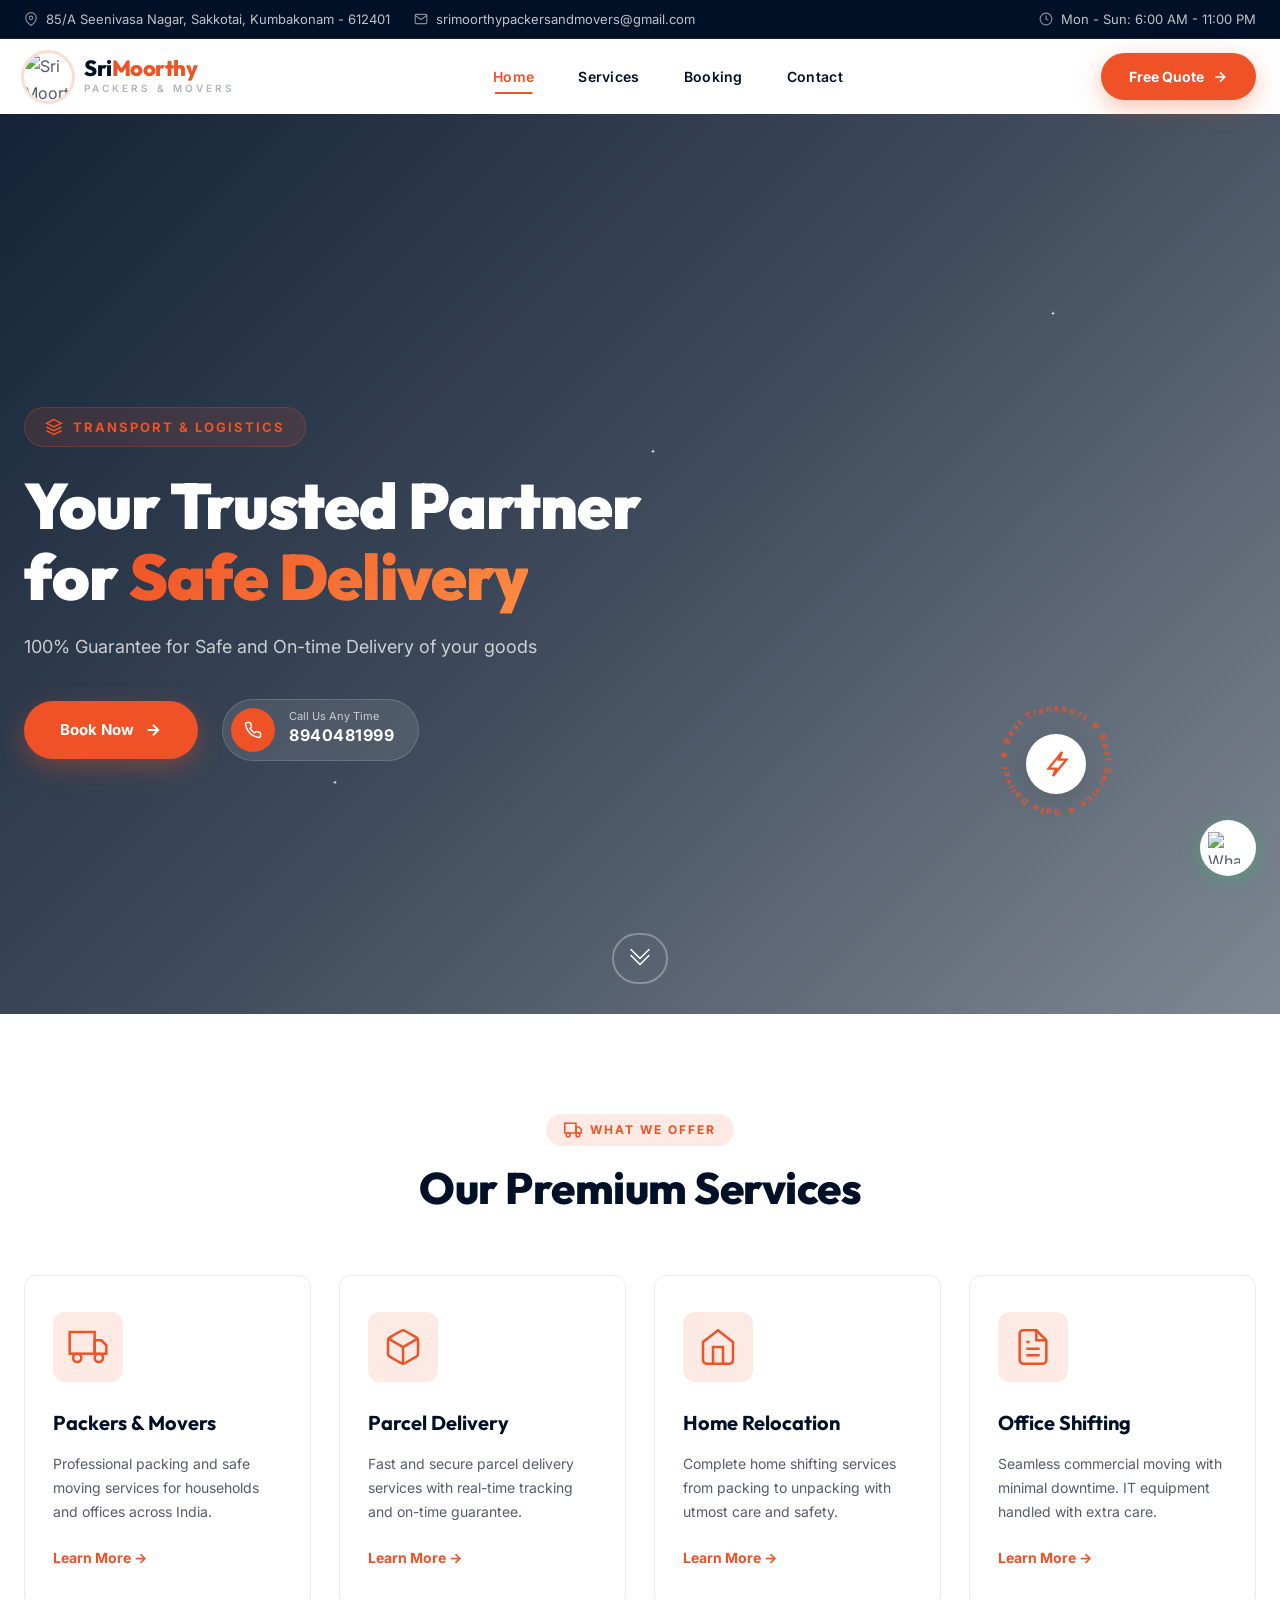
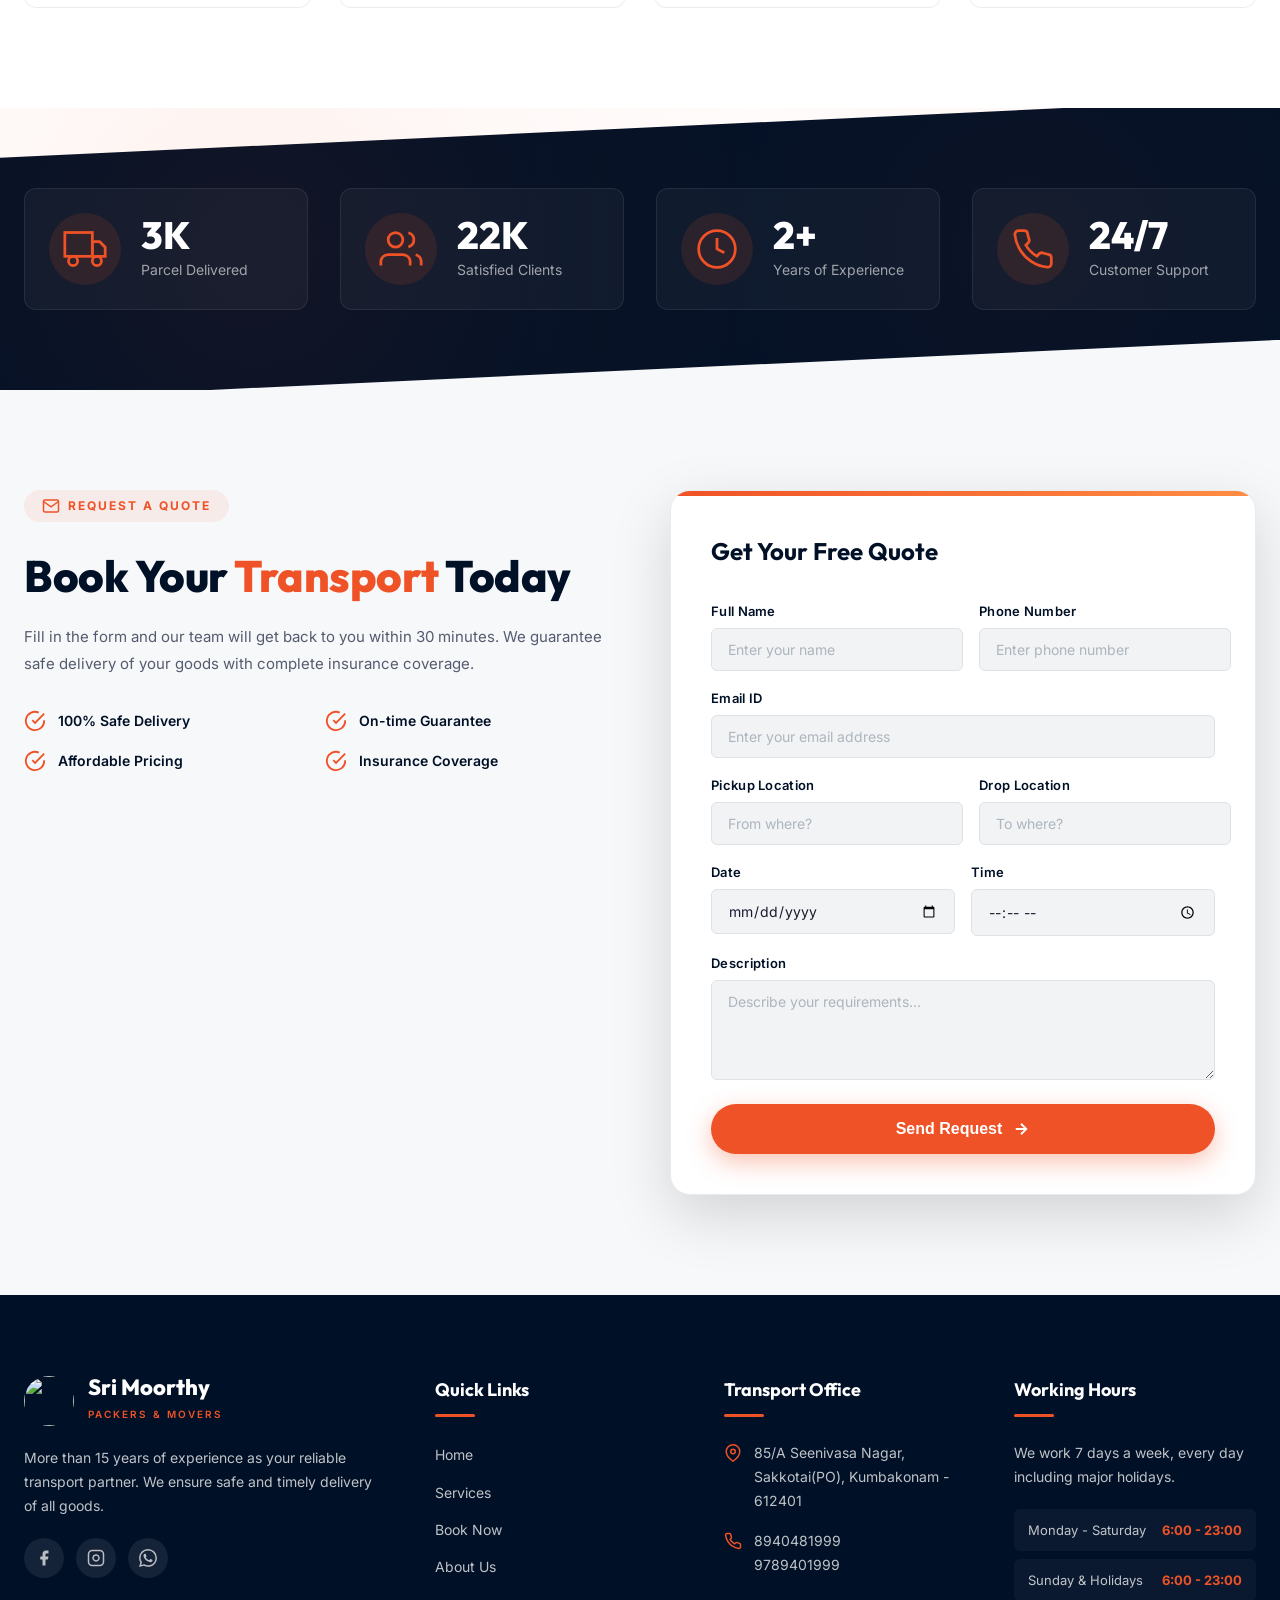
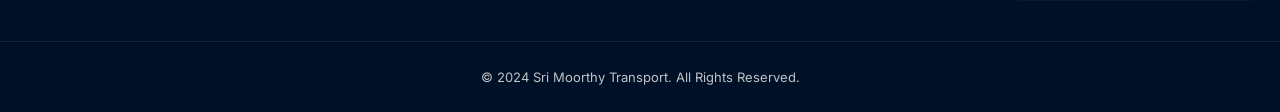
==== commit 42a4e326: "Add files via upload" ====
--- a/index.html
+++ b/index.html
@@ -4,12 +4,15 @@
 <head>
     <meta charset="UTF-8">
     <meta name="viewport" content="width=device-width, initial-scale=1.0">
-    <meta name="description" content="Sri Moorthy Transport - Premium Packers and Movers in Kumbakonam. Safe, reliable, and on-time delivery services.">
+    <meta name="description"
+        content="Sri Moorthy Transport - Premium Packers and Movers in Kumbakonam. Safe, reliable, and on-time delivery services.">
     <title>Sri Moorthy Transport | Packers & Movers - Kumbakonam</title>
     <link rel="icon" href="https://mr-vishal-dev.github.io/kuberatravels/logo.png">
     <link rel="preconnect" href="https://fonts.googleapis.com">
     <link rel="preconnect" href="https://fonts.gstatic.com" crossorigin>
-    <link href="https://fonts.googleapis.com/css2?family=Inter:wght@400;500;600;700;800;900&family=Outfit:wght@400;500;600;700;800&display=swap" rel="stylesheet">
+    <link
+        href="https://fonts.googleapis.com/css2?family=Inter:wght@400;500;600;700;800;900&family=Outfit:wght@400;500;600;700;800&display=swap"
+        rel="stylesheet">
     <link rel="stylesheet" href="style.css">
 </head>
 
@@ -19,17 +22,26 @@
         <div class="top-bar-inner">
             <div class="top-bar-left">
                 <span>
-                    <svg width="14" height="14" viewBox="0 0 24 24" fill="none" stroke="currentColor" stroke-width="2"><path d="M21 10c0 7-9 13-9 13s-9-6-9-13a9 9 0 0 1 18 0z"/><circle cx="12" cy="10" r="3"/></svg>
+                    <svg width="14" height="14" viewBox="0 0 24 24" fill="none" stroke="currentColor" stroke-width="2">
+                        <path d="M21 10c0 7-9 13-9 13s-9-6-9-13a9 9 0 0 1 18 0z" />
+                        <circle cx="12" cy="10" r="3" />
+                    </svg>
                     85/A Seenivasa Nagar, Sakkotai, Kumbakonam - 612401
                 </span>
                 <span>
-                    <svg width="14" height="14" viewBox="0 0 24 24" fill="none" stroke="currentColor" stroke-width="2"><path d="M4 4h16c1.1 0 2 .9 2 2v12c0 1.1-.9 2-2 2H4c-1.1 0-2-.9-2-2V6c0-1.1.9-2 2-2z"/><polyline points="22,6 12,13 2,6"/></svg>
+                    <svg width="14" height="14" viewBox="0 0 24 24" fill="none" stroke="currentColor" stroke-width="2">
+                        <path d="M4 4h16c1.1 0 2 .9 2 2v12c0 1.1-.9 2-2 2H4c-1.1 0-2-.9-2-2V6c0-1.1.9-2 2-2z" />
+                        <polyline points="22,6 12,13 2,6" />
+                    </svg>
                     srimoorthypackersandmovers@gmail.com
                 </span>
             </div>
             <div class="top-bar-right">
                 <span>
-                    <svg width="14" height="14" viewBox="0 0 24 24" fill="none" stroke="currentColor" stroke-width="2"><circle cx="12" cy="12" r="10"/><polyline points="12 6 12 12 16 14"/></svg>
+                    <svg width="14" height="14" viewBox="0 0 24 24" fill="none" stroke="currentColor" stroke-width="2">
+                        <circle cx="12" cy="12" r="10" />
+                        <polyline points="12 6 12 12 16 14" />
+                    </svg>
                     Mon - Sun: 6:00 AM - 11:00 PM
                 </span>
             </div>
@@ -41,7 +53,8 @@
         <div class="nav-inner">
             <div class="nav-brand">
                 <div id="logo-bg">
-                    <img src="https://mr-vishal-dev.github.io/kuberatravels/logo.png" alt="Sri Moorthy Transport Logo" onclick="showlogo()" id="logo" class="nav-logo">
+                    <img src="https://mr-vishal-dev.github.io/kuberatravels/logo.png" alt="Sri Moorthy Transport Logo"
+                        onclick="showlogo()" id="logo" class="nav-logo">
                 </div>
                 <div class="brand-text">
                     <h1 class="brand-name">Sri<span>Moorthy</span></h1>
@@ -56,11 +69,15 @@
             </ul>
             <a href="#main" class="nav-cta" id="navCta">
                 Free Quote
-                <svg width="16" height="16" viewBox="0 0 24 24" fill="none" stroke="currentColor" stroke-width="2.5"><line x1="5" y1="12" x2="19" y2="12"/><polyline points="12 5 19 12 12 19"/></svg>
+                <svg width="16" height="16" viewBox="0 0 24 24" fill="none" stroke="currentColor" stroke-width="2.5">
+                    <line x1="5" y1="12" x2="19" y2="12" />
+                    <polyline points="12 5 19 12 12 19" />
+                </svg>
             </a>
             <button class="menubar" id="menuToggle" onclick="menuopen()">
                 <svg xmlns="http://www.w3.org/2000/svg" width="28" height="28" fill="currentColor" viewBox="0 0 16 16">
-                    <path fill-rule="evenodd" d="M2.5 12a.5.5 0 0 1 .5-.5h10a.5.5 0 0 1 0 1H3a.5.5 0 0 1-.5-.5m0-4a.5.5 0 0 1 .5-.5h10a.5.5 0 0 1 0 1H3a.5.5 0 0 1-.5-.5m0-4a.5.5 0 0 1 .5-.5h10a.5.5 0 0 1 0 1H3a.5.5 0 0 1-.5-.5" />
+                    <path fill-rule="evenodd"
+                        d="M2.5 12a.5.5 0 0 1 .5-.5h10a.5.5 0 0 1 0 1H3a.5.5 0 0 1-.5-.5m0-4a.5.5 0 0 1 .5-.5h10a.5.5 0 0 1 0 1H3a.5.5 0 0 1-.5-.5m0-4a.5.5 0 0 1 .5-.5h10a.5.5 0 0 1 0 1H3a.5.5 0 0 1-.5-.5" />
                 </svg>
             </button>
         </div>
@@ -71,7 +88,8 @@
         <div class="mobile-overlay" onclick="menuclose()"></div>
         <ol id="menubarol">
             <li class="mobile-brand">
-                <img src="https://mr-vishal-dev.github.io/kuberatravels/logo.png" alt="" width="40" height="40" style="border-radius:50%;">
+                <img src="https://mr-vishal-dev.github.io/kuberatravels/logo.png" alt="" width="40" height="40"
+                    style="border-radius:50%;">
                 <span>Sri Moorthy</span>
             </li>
             <li><a href="#hero" onclick="menuclose()">Home</a></li>
@@ -86,7 +104,11 @@
         <div class="hero-overlay"></div>
         <div class="hero-content" id="sparkle">
             <div class="hero-badge">
-                <svg width="18" height="18" viewBox="0 0 24 24" fill="none" stroke="currentColor" stroke-width="2"><path d="M12 2L2 7l10 5 10-5-10-5z"/><path d="M2 17l10 5 10-5"/><path d="M2 12l10 5 10-5"/></svg>
+                <svg width="18" height="18" viewBox="0 0 24 24" fill="none" stroke="currentColor" stroke-width="2">
+                    <path d="M12 2L2 7l10 5 10-5-10-5z" />
+                    <path d="M2 17l10 5 10-5" />
+                    <path d="M2 12l10 5 10-5" />
+                </svg>
                 TRANSPORT & LOGISTICS
             </div>
             <h1 class="hero-title">Your Trusted Partner<br>for <span class="highlight">Safe Delivery</span></h1>
@@ -94,11 +116,19 @@
             <div class="hero-actions">
                 <a href="#main" class="btn-primary" id="heroBookBtn">
                     Book Now
-                    <svg width="18" height="18" viewBox="0 0 24 24" fill="none" stroke="currentColor" stroke-width="2.5"><line x1="5" y1="12" x2="19" y2="12"/><polyline points="12 5 19 12 12 19"/></svg>
+                    <svg width="18" height="18" viewBox="0 0 24 24" fill="none" stroke="currentColor"
+                        stroke-width="2.5">
+                        <line x1="5" y1="12" x2="19" y2="12" />
+                        <polyline points="12 5 19 12 12 19" />
+                    </svg>
                 </a>
-                <a href="tel:8940481999" class="btn-secondary">
+                <a href="tel:+918940481999" class="btn-secondary">
                     <div class="phone-icon-wrap">
-                        <svg width="18" height="18" viewBox="0 0 24 24" fill="none" stroke="currentColor" stroke-width="2"><path d="M22 16.92v3a2 2 0 0 1-2.18 2 19.79 19.79 0 0 1-8.63-3.07 19.5 19.5 0 0 1-6-6 19.79 19.79 0 0 1-3.07-8.67A2 2 0 0 1 4.11 2h3a2 2 0 0 1 2 1.72c.127.96.361 1.903.7 2.81a2 2 0 0 1-.45 2.11L8.09 9.91a16 16 0 0 0 6 6l1.27-1.27a2 2 0 0 1 2.11-.45c.907.339 1.85.573 2.81.7A2 2 0 0 1 22 16.92z"/></svg>
+                        <svg width="18" height="18" viewBox="0 0 24 24" fill="none" stroke="currentColor"
+                            stroke-width="2">
+                            <path
+                                d="M22 16.92v3a2 2 0 0 1-2.18 2 19.79 19.79 0 0 1-8.63-3.07 19.5 19.5 0 0 1-6-6 19.79 19.79 0 0 1-3.07-8.67A2 2 0 0 1 4.11 2h3a2 2 0 0 1 2 1.72c.127.96.361 1.903.7 2.81a2 2 0 0 1-.45 2.11L8.09 9.91a16 16 0 0 0 6 6l1.27-1.27a2 2 0 0 1 2.11-.45c.907.339 1.85.573 2.81.7A2 2 0 0 1 22 16.92z" />
+                        </svg>
                     </div>
                     <div>
                         <small>Call Us Any Time</small>
@@ -111,7 +141,7 @@
             <div class="rotating-text">
                 <svg viewBox="0 0 200 200" width="140" height="140">
                     <defs>
-                        <path id="circlePath" d="M 100,100 m -70,0 a 70,70 0 1,1 140,0 a 70,70 0 1,1 -140,0"/>
+                        <path id="circlePath" d="M 100,100 m -70,0 a 70,70 0 1,1 140,0 a 70,70 0 1,1 -140,0" />
                     </defs>
                     <text fill="#EF5226" font-size="13" font-family="Inter" font-weight="600" letter-spacing="3">
                         <textPath href="#circlePath">★ Best Transport ★ Best Service ★ Safe Delivery </textPath>
@@ -119,13 +149,17 @@
                 </svg>
             </div>
             <div class="badge-icon">
-                <svg width="36" height="36" viewBox="0 0 24 24" fill="none" stroke="#EF5226" stroke-width="1.5"><path d="M12 15l-2 5l9-11h-5l2-5l-9 11h5z"/></svg>
+                <svg width="36" height="36" viewBox="0 0 24 24" fill="none" stroke="#EF5226" stroke-width="1.5">
+                    <path d="M12 15l-2 5l9-11h-5l2-5l-9 11h5z" />
+                </svg>
             </div>
         </div>
         <button id="swipe">
             <svg xmlns="http://www.w3.org/2000/svg" width="24" height="24" fill="white" viewBox="0 0 16 16">
-                <path fill-rule="evenodd" d="M1.646 6.646a.5.5 0 0 1 .708 0L8 12.293l5.646-5.647a.5.5 0 0 1 .708.708l-6 6a.5.5 0 0 1-.708 0l-6-6a.5.5 0 0 1 0-.708" />
-                <path fill-rule="evenodd" d="M1.646 2.646a.5.5 0 0 1 .708 0L8 8.293l5.646-5.647a.5.5 0 0 1 .708.708l-6 6a.5.5 0 0 1-.708 0l-6-6a.5.5 0 0 1 0-.708" />
+                <path fill-rule="evenodd"
+                    d="M1.646 6.646a.5.5 0 0 1 .708 0L8 12.293l5.646-5.647a.5.5 0 0 1 .708.708l-6 6a.5.5 0 0 1-.708 0l-6-6a.5.5 0 0 1 0-.708" />
+                <path fill-rule="evenodd"
+                    d="M1.646 2.646a.5.5 0 0 1 .708 0L8 8.293l5.646-5.647a.5.5 0 0 1 .708.708l-6 6a.5.5 0 0 1-.708 0l-6-6a.5.5 0 0 1 0-.708" />
             </svg>
         </button>
     </header>
@@ -134,7 +168,12 @@
     <section class="services-section" id="services-section">
         <div class="section-header">
             <span class="section-badge">
-                <svg width="18" height="18" viewBox="0 0 24 24" fill="none" stroke="currentColor" stroke-width="2"><rect x="1" y="3" width="15" height="13"/><polygon points="16 8 20 8 23 11 23 16 16 16 16 8"/><circle cx="5.5" cy="18.5" r="2.5"/><circle cx="18.5" cy="18.5" r="2.5"/></svg>
+                <svg width="18" height="18" viewBox="0 0 24 24" fill="none" stroke="currentColor" stroke-width="2">
+                    <rect x="1" y="3" width="15" height="13" />
+                    <polygon points="16 8 20 8 23 11 23 16 16 16 16 8" />
+                    <circle cx="5.5" cy="18.5" r="2.5" />
+                    <circle cx="18.5" cy="18.5" r="2.5" />
+                </svg>
                 WHAT WE OFFER
             </span>
             <h2>Our Premium Services</h2>
@@ -142,7 +181,13 @@
         <div class="services-grid">
             <div class="service-card">
                 <div class="service-icon">
-                    <svg width="40" height="40" viewBox="0 0 24 24" fill="none" stroke="currentColor" stroke-width="1.5"><rect x="1" y="3" width="15" height="13"/><polygon points="16 8 20 8 23 11 23 16 16 16 16 8"/><circle cx="5.5" cy="18.5" r="2.5"/><circle cx="18.5" cy="18.5" r="2.5"/></svg>
+                    <svg width="40" height="40" viewBox="0 0 24 24" fill="none" stroke="currentColor"
+                        stroke-width="1.5">
+                        <rect x="1" y="3" width="15" height="13" />
+                        <polygon points="16 8 20 8 23 11 23 16 16 16 16 8" />
+                        <circle cx="5.5" cy="18.5" r="2.5" />
+                        <circle cx="18.5" cy="18.5" r="2.5" />
+                    </svg>
                 </div>
                 <h3>Packers & Movers</h3>
                 <p>Professional packing and safe moving services for households and offices across India.</p>
@@ -150,7 +195,13 @@
             </div>
             <div class="service-card">
                 <div class="service-icon">
-                    <svg width="40" height="40" viewBox="0 0 24 24" fill="none" stroke="currentColor" stroke-width="1.5"><path d="M21 16V8a2 2 0 0 0-1-1.73l-7-4a2 2 0 0 0-2 0l-7 4A2 2 0 0 0 3 8v8a2 2 0 0 0 1 1.73l7 4a2 2 0 0 0 2 0l7-4A2 2 0 0 0 21 16z"/><polyline points="3.27 6.96 12 12.01 20.73 6.96"/><line x1="12" y1="22.08" x2="12" y2="12"/></svg>
+                    <svg width="40" height="40" viewBox="0 0 24 24" fill="none" stroke="currentColor"
+                        stroke-width="1.5">
+                        <path
+                            d="M21 16V8a2 2 0 0 0-1-1.73l-7-4a2 2 0 0 0-2 0l-7 4A2 2 0 0 0 3 8v8a2 2 0 0 0 1 1.73l7 4a2 2 0 0 0 2 0l7-4A2 2 0 0 0 21 16z" />
+                        <polyline points="3.27 6.96 12 12.01 20.73 6.96" />
+                        <line x1="12" y1="22.08" x2="12" y2="12" />
+                    </svg>
                 </div>
                 <h3>Parcel Delivery</h3>
                 <p>Fast and secure parcel delivery services with real-time tracking and on-time guarantee.</p>
@@ -158,7 +209,11 @@
             </div>
             <div class="service-card">
                 <div class="service-icon">
-                    <svg width="40" height="40" viewBox="0 0 24 24" fill="none" stroke="currentColor" stroke-width="1.5"><path d="M3 9l9-7 9 7v11a2 2 0 0 1-2 2H5a2 2 0 0 1-2-2z"/><polyline points="9 22 9 12 15 12 15 22"/></svg>
+                    <svg width="40" height="40" viewBox="0 0 24 24" fill="none" stroke="currentColor"
+                        stroke-width="1.5">
+                        <path d="M3 9l9-7 9 7v11a2 2 0 0 1-2 2H5a2 2 0 0 1-2-2z" />
+                        <polyline points="9 22 9 12 15 12 15 22" />
+                    </svg>
                 </div>
                 <h3>Home Relocation</h3>
                 <p>Complete home shifting services from packing to unpacking with utmost care and safety.</p>
@@ -166,7 +221,14 @@
             </div>
             <div class="service-card">
                 <div class="service-icon">
-                    <svg width="40" height="40" viewBox="0 0 24 24" fill="none" stroke="currentColor" stroke-width="1.5"><path d="M14 2H6a2 2 0 0 0-2 2v16a2 2 0 0 0 2 2h12a2 2 0 0 0 2-2V8z"/><polyline points="14 2 14 8 20 8"/><line x1="16" y1="13" x2="8" y2="13"/><line x1="16" y1="17" x2="8" y2="17"/><polyline points="10 9 9 9 8 9"/></svg>
+                    <svg width="40" height="40" viewBox="0 0 24 24" fill="none" stroke="currentColor"
+                        stroke-width="1.5">
+                        <path d="M14 2H6a2 2 0 0 0-2 2v16a2 2 0 0 0 2 2h12a2 2 0 0 0 2-2V8z" />
+                        <polyline points="14 2 14 8 20 8" />
+                        <line x1="16" y1="13" x2="8" y2="13" />
+                        <line x1="16" y1="17" x2="8" y2="17" />
+                        <polyline points="10 9 9 9 8 9" />
+                    </svg>
                 </div>
                 <h3>Office Shifting</h3>
                 <p>Seamless commercial moving with minimal downtime. IT equipment handled with extra care.</p>
@@ -181,7 +243,13 @@
         <div class="stats-grid">
             <div class="stat-card">
                 <div class="stat-icon">
-                    <svg width="44" height="44" viewBox="0 0 24 24" fill="none" stroke="currentColor" stroke-width="1.5"><rect x="1" y="3" width="15" height="13"/><polygon points="16 8 20 8 23 11 23 16 16 16 16 8"/><circle cx="5.5" cy="18.5" r="2.5"/><circle cx="18.5" cy="18.5" r="2.5"/></svg>
+                    <svg width="44" height="44" viewBox="0 0 24 24" fill="none" stroke="currentColor"
+                        stroke-width="1.5">
+                        <rect x="1" y="3" width="15" height="13" />
+                        <polygon points="16 8 20 8 23 11 23 16 16 16 16 8" />
+                        <circle cx="5.5" cy="18.5" r="2.5" />
+                        <circle cx="18.5" cy="18.5" r="2.5" />
+                    </svg>
                 </div>
                 <div class="stat-info">
                     <span class="stat-number"><span id="inc">20</span>K</span>
@@ -190,7 +258,13 @@
             </div>
             <div class="stat-card">
                 <div class="stat-icon">
-                    <svg width="44" height="44" viewBox="0 0 24 24" fill="none" stroke="currentColor" stroke-width="1.5"><path d="M17 21v-2a4 4 0 0 0-4-4H5a4 4 0 0 0-4 4v2"/><circle cx="9" cy="7" r="4"/><path d="M23 21v-2a4 4 0 0 0-3-3.87"/><path d="M16 3.13a4 4 0 0 1 0 7.75"/></svg>
+                    <svg width="44" height="44" viewBox="0 0 24 24" fill="none" stroke="currentColor"
+                        stroke-width="1.5">
+                        <path d="M17 21v-2a4 4 0 0 0-4-4H5a4 4 0 0 0-4 4v2" />
+                        <circle cx="9" cy="7" r="4" />
+                        <path d="M23 21v-2a4 4 0 0 0-3-3.87" />
+                        <path d="M16 3.13a4 4 0 0 1 0 7.75" />
+                    </svg>
                 </div>
                 <div class="stat-info">
                     <span class="stat-number"><span id="inc">150</span>K</span>
@@ -199,7 +273,11 @@
             </div>
             <div class="stat-card">
                 <div class="stat-icon">
-                    <svg width="44" height="44" viewBox="0 0 24 24" fill="none" stroke="currentColor" stroke-width="1.5"><circle cx="12" cy="12" r="10"/><polyline points="12 6 12 12 16 14"/></svg>
+                    <svg width="44" height="44" viewBox="0 0 24 24" fill="none" stroke="currentColor"
+                        stroke-width="1.5">
+                        <circle cx="12" cy="12" r="10" />
+                        <polyline points="12 6 12 12 16 14" />
+                    </svg>
                 </div>
                 <div class="stat-info">
                     <span class="stat-number"><span id="inc">15</span>+</span>
@@ -208,7 +286,11 @@
             </div>
             <div class="stat-card">
                 <div class="stat-icon">
-                    <svg width="44" height="44" viewBox="0 0 24 24" fill="none" stroke="currentColor" stroke-width="1.5"><path d="M22 16.92v3a2 2 0 0 1-2.18 2 19.79 19.79 0 0 1-8.63-3.07 19.5 19.5 0 0 1-6-6 19.79 19.79 0 0 1-3.07-8.67A2 2 0 0 1 4.11 2h3a2 2 0 0 1 2 1.72c.127.96.361 1.903.7 2.81a2 2 0 0 1-.45 2.11L8.09 9.91a16 16 0 0 0 6 6l1.27-1.27a2 2 0 0 1 2.11-.45c.907.339 1.85.573 2.81.7A2 2 0 0 1 22 16.92z"/></svg>
+                    <svg width="44" height="44" viewBox="0 0 24 24" fill="none" stroke="currentColor"
+                        stroke-width="1.5">
+                        <path
+                            d="M22 16.92v3a2 2 0 0 1-2.18 2 19.79 19.79 0 0 1-8.63-3.07 19.5 19.5 0 0 1-6-6 19.79 19.79 0 0 1-3.07-8.67A2 2 0 0 1 4.11 2h3a2 2 0 0 1 2 1.72c.127.96.361 1.903.7 2.81a2 2 0 0 1-.45 2.11L8.09 9.91a16 16 0 0 0 6 6l1.27-1.27a2 2 0 0 1 2.11-.45c.907.339 1.85.573 2.81.7A2 2 0 0 1 22 16.92z" />
+                    </svg>
                 </div>
                 <div class="stat-info">
                     <span class="stat-number">24/7</span>
@@ -223,40 +305,58 @@
         <div class="booking-wrapper">
             <div class="booking-info">
                 <span class="section-badge dark">
-                    <svg width="18" height="18" viewBox="0 0 24 24" fill="none" stroke="currentColor" stroke-width="2"><path d="M4 4h16c1.1 0 2 .9 2 2v12c0 1.1-.9 2-2 2H4c-1.1 0-2-.9-2-2V6c0-1.1.9-2 2-2z"/><polyline points="22,6 12,13 2,6"/></svg>
+                    <svg width="18" height="18" viewBox="0 0 24 24" fill="none" stroke="currentColor" stroke-width="2">
+                        <path d="M4 4h16c1.1 0 2 .9 2 2v12c0 1.1-.9 2-2 2H4c-1.1 0-2-.9-2-2V6c0-1.1.9-2 2-2z" />
+                        <polyline points="22,6 12,13 2,6" />
+                    </svg>
                     REQUEST A QUOTE
                 </span>
                 <h2>Book Your <span class="highlight">Transport</span> Today</h2>
-                <p>Fill in the form and our team will get back to you within 30 minutes. We guarantee safe delivery of your goods with complete insurance coverage.</p>
+                <p>Fill in the form and our team will get back to you within 30 minutes. We guarantee safe delivery of
+                    your goods with complete insurance coverage.</p>
                 <div class="booking-features">
                     <div class="feature-item">
-                        <svg width="22" height="22" viewBox="0 0 24 24" fill="none" stroke="#EF5226" stroke-width="2"><path d="M22 11.08V12a10 10 0 1 1-5.93-9.14"/><polyline points="22 4 12 14.01 9 11.01"/></svg>
+                        <svg width="22" height="22" viewBox="0 0 24 24" fill="none" stroke="#EF5226" stroke-width="2">
+                            <path d="M22 11.08V12a10 10 0 1 1-5.93-9.14" />
+                            <polyline points="22 4 12 14.01 9 11.01" />
+                        </svg>
                         <span>100% Safe Delivery</span>
                     </div>
                     <div class="feature-item">
-                        <svg width="22" height="22" viewBox="0 0 24 24" fill="none" stroke="#EF5226" stroke-width="2"><path d="M22 11.08V12a10 10 0 1 1-5.93-9.14"/><polyline points="22 4 12 14.01 9 11.01"/></svg>
+                        <svg width="22" height="22" viewBox="0 0 24 24" fill="none" stroke="#EF5226" stroke-width="2">
+                            <path d="M22 11.08V12a10 10 0 1 1-5.93-9.14" />
+                            <polyline points="22 4 12 14.01 9 11.01" />
+                        </svg>
                         <span>On-time Guarantee</span>
                     </div>
                     <div class="feature-item">
-                        <svg width="22" height="22" viewBox="0 0 24 24" fill="none" stroke="#EF5226" stroke-width="2"><path d="M22 11.08V12a10 10 0 1 1-5.93-9.14"/><polyline points="22 4 12 14.01 9 11.01"/></svg>
+                        <svg width="22" height="22" viewBox="0 0 24 24" fill="none" stroke="#EF5226" stroke-width="2">
+                            <path d="M22 11.08V12a10 10 0 1 1-5.93-9.14" />
+                            <polyline points="22 4 12 14.01 9 11.01" />
+                        </svg>
                         <span>Affordable Pricing</span>
                     </div>
                     <div class="feature-item">
-                        <svg width="22" height="22" viewBox="0 0 24 24" fill="none" stroke="#EF5226" stroke-width="2"><path d="M22 11.08V12a10 10 0 1 1-5.93-9.14"/><polyline points="22 4 12 14.01 9 11.01"/></svg>
+                        <svg width="22" height="22" viewBox="0 0 24 24" fill="none" stroke="#EF5226" stroke-width="2">
+                            <path d="M22 11.08V12a10 10 0 1 1-5.93-9.14" />
+                            <polyline points="22 4 12 14.01 9 11.01" />
+                        </svg>
                         <span>Insurance Coverage</span>
                     </div>
                 </div>
             </div>
             <div class="booking-form-card">
                 <h3>Get Your Free Quote</h3>
-                <form onsubmit="gomail(event)" id="bookingForm">                    <div class="form-row">
+                <form onsubmit="gomail(event)" id="bookingForm">
+                    <div class="form-row">
                         <div class="form-group">
                             <label for="cus-name">Full Name</label>
                             <input type="text" id="cus-name" placeholder="Enter your name" name="Full Name" required>
                         </div>
                         <div class="form-group">
                             <label for="con-number">Phone Number</label>
-                            <input type="tel" id="con-number" placeholder="Enter phone number" name="Phone Number" required>
+                            <input type="tel" id="con-number" placeholder="Enter phone number" name="Phone Number"
+                                required>
                         </div>
                     </div>
                     <div class="form-group full">
@@ -285,11 +385,16 @@
                     </div>
                     <div class="form-group full">
                         <label for="description">Description</label>
-                        <textarea id="description" rows="4" placeholder="Describe your requirements..." name="Description"></textarea>
+                        <textarea id="description" rows="4" placeholder="Describe your requirements..."
+                            name="Description"></textarea>
                     </div>
                     <button type="submit" class="btn-primary form-submit">
                         Send Request
-                        <svg width="18" height="18" viewBox="0 0 24 24" fill="none" stroke="currentColor" stroke-width="2.5"><line x1="5" y1="12" x2="19" y2="12"/><polyline points="12 5 19 12 12 19"/></svg>
+                        <svg width="18" height="18" viewBox="0 0 24 24" fill="none" stroke="currentColor"
+                            stroke-width="2.5">
+                            <line x1="5" y1="12" x2="19" y2="12" />
+                            <polyline points="12 5 19 12 12 19" />
+                        </svg>
                     </button>
                 </form>
             </div>
@@ -298,8 +403,56 @@
 
     <!-- WhatsApp Float -->
     <div class="floating-logo shake" onclick="openchat()" id="whatsapp">
-        <img src="https://mr-vishal-dev.github.io/kuberatravels/icons8-whatsapp-48.png" alt="WhatsApp" height="40" width="40">
+        <img src="https://mr-vishal-dev.github.io/kuberatravels/icons8-whatsapp-48.png" alt="WhatsApp" height="40"
+            width="40">
         <a href="https://wa.me/8248688471" id="message-content"></a>
+    </div>
+
+    <!-- Mail Chooser Popup -->
+    <div id="mailChooserOverlay" onclick="closeMailChooser(event)"
+        style="display:none;position:fixed;inset:0;z-index:5000;background:rgba(0,16,38,0.65);backdrop-filter:blur(6px);align-items:center;justify-content:center;">
+        <div id="mailChooserBox"
+            style="background:#fff;border-radius:20px;padding:36px 32px;max-width:400px;width:90%;box-shadow:0 24px 80px rgba(0,0,0,0.25);text-align:center;position:relative;">
+            <div
+                style="width:56px;height:56px;background:rgba(239,82,38,0.1);border-radius:50%;display:flex;align-items:center;justify-content:center;margin:0 auto 16px;">
+                <svg width="28" height="28" viewBox="0 0 24 24" fill="none" stroke="#EF5226" stroke-width="2">
+                    <path d="M4 4h16c1.1 0 2 .9 2 2v12c0 1.1-.9 2-2 2H4c-1.1 0-2-.9-2-2V6c0-1.1.9-2 2-2z" />
+                    <polyline points="22,6 12,13 2,6" />
+                </svg>
+            </div>
+            <h3 style="font-family:'Outfit',sans-serif;font-size:20px;font-weight:700;color:#001026;margin-bottom:8px;">
+                Send via</h3>
+            <p style="font-size:13px;color:#555b6e;margin-bottom:24px;">Choose how you'd like to send your booking
+                request</p>
+            <div style="display:flex;flex-direction:column;gap:12px;">
+                <button id="gmailBtn" onclick="sendViaGmail()"
+                    style="display:flex;align-items:center;gap:14px;padding:14px 20px;border:2px solid #e9ecef;border-radius:12px;background:#fff;cursor:pointer;font-family:'Inter',sans-serif;font-size:15px;font-weight:600;color:#001026;transition:all 0.25s;"
+                    onmouseover="this.style.borderColor='#EF5226';this.style.background='rgba(239,82,38,0.04)'"
+                    onmouseout="this.style.borderColor='#e9ecef';this.style.background='#fff'">
+                    <img src="https://upload.wikimedia.org/wikipedia/commons/7/7e/Gmail_icon_%282020%29.svg" width="28"
+                        height="28" alt="Gmail" style="flex-shrink:0;">
+                    <div style="text-align:left;">
+                        <div style="font-weight:700;">Gmail</div>
+                        <div style="font-size:12px;color:#888;font-weight:400;">Open Gmail in browser</div>
+                    </div>
+                </button>
+                <button id="mailtoBtn" onclick="sendViaMailto()"
+                    style="display:flex;align-items:center;gap:14px;padding:14px 20px;border:2px solid #e9ecef;border-radius:12px;background:#fff;cursor:pointer;font-family:'Inter',sans-serif;font-size:15px;font-weight:600;color:#001026;transition:all 0.25s;"
+                    onmouseover="this.style.borderColor='#007AFF';this.style.background='rgba(0,122,255,0.04)'"
+                    onmouseout="this.style.borderColor='#e9ecef';this.style.background='#fff'">
+                    <svg width="28" height="28" viewBox="0 0 24 24" fill="none" style="flex-shrink:0;">
+                        <rect width="24" height="24" rx="6" fill="#007AFF" />
+                        <path d="M4 8h16M4 8l8 6 8-6" stroke="#fff" stroke-width="1.8" stroke-linejoin="round" />
+                    </svg>
+                    <div style="text-align:left;">
+                        <div style="font-weight:700;">Apple Mail / Default Mail</div>
+                        <div style="font-size:12px;color:#888;font-weight:400;">Open your device's mail app</div>
+                    </div>
+                </button>
+            </div>
+            <button onclick="closeMailChooser()"
+                style="position:absolute;top:14px;right:16px;background:none;border:none;font-size:22px;cursor:pointer;color:#aaa;line-height:1;">&#x2715;</button>
+        </div>
     </div>
 
     <!-- Footer -->
@@ -307,22 +460,34 @@
         <div class="footer-inner">
             <div class="footer-col footer-about">
                 <div class="footer-brand">
-                    <img src="https://mr-vishal-dev.github.io/kuberatravels/logo.png" alt="" width="50" height="50" style="border-radius:50%;">
+                    <img src="https://mr-vishal-dev.github.io/kuberatravels/logo.png" alt="" width="50" height="50"
+                        style="border-radius:50%;">
                     <div>
                         <h2>Sri Moorthy</h2>
                         <span>PACKERS & MOVERS</span>
                     </div>
                 </div>
-                <p>More than 15 years of experience as your reliable transport partner. We ensure safe and timely delivery of all goods.</p>
+                <p>More than 15 years of experience as your reliable transport partner. We ensure safe and timely
+                    delivery of all goods.</p>
                 <div class="footer-social">
                     <a href="#" aria-label="Facebook">
-                        <svg width="18" height="18" viewBox="0 0 24 24" fill="currentColor"><path d="M18 2h-3a5 5 0 0 0-5 5v3H7v4h3v8h4v-8h3l1-4h-4V7a1 1 0 0 1 1-1h3z"/></svg>
+                        <svg width="18" height="18" viewBox="0 0 24 24" fill="currentColor">
+                            <path d="M18 2h-3a5 5 0 0 0-5 5v3H7v4h3v8h4v-8h3l1-4h-4V7a1 1 0 0 1 1-1h3z" />
+                        </svg>
                     </a>
                     <a href="#" aria-label="Instagram">
-                        <svg width="18" height="18" viewBox="0 0 24 24" fill="none" stroke="currentColor" stroke-width="2"><rect x="2" y="2" width="20" height="20" rx="5" ry="5"/><path d="M16 11.37A4 4 0 1 1 12.63 8 4 4 0 0 1 16 11.37z"/><line x1="17.5" y1="6.5" x2="17.51" y2="6.5"/></svg>
+                        <svg width="18" height="18" viewBox="0 0 24 24" fill="none" stroke="currentColor"
+                            stroke-width="2">
+                            <rect x="2" y="2" width="20" height="20" rx="5" ry="5" />
+                            <path d="M16 11.37A4 4 0 1 1 12.63 8 4 4 0 0 1 16 11.37z" />
+                            <line x1="17.5" y1="6.5" x2="17.51" y2="6.5" />
+                        </svg>
                     </a>
                     <a href="https://wa.me/8248688471" aria-label="WhatsApp">
-                        <svg width="18" height="18" viewBox="0 0 24 24" fill="currentColor"><path d="M17.472 14.382c-.297-.149-1.758-.867-2.03-.967-.273-.099-.471-.148-.67.15-.197.297-.767.966-.94 1.164-.173.199-.347.223-.644.075-.297-.15-1.255-.463-2.39-1.475-.883-.788-1.48-1.761-1.653-2.059-.173-.297-.018-.458.13-.606.134-.133.298-.347.446-.52.149-.174.198-.298.298-.497.099-.198.05-.371-.025-.52-.075-.149-.669-1.612-.916-2.207-.242-.579-.487-.5-.669-.51-.173-.008-.371-.01-.57-.01-.198 0-.52.074-.792.372-.272.297-1.04 1.016-1.04 2.479 0 1.462 1.065 2.875 1.213 3.074.149.198 2.096 3.2 5.077 4.487.709.306 1.262.489 1.694.625.712.227 1.36.195 1.871.118.571-.085 1.758-.719 2.006-1.413.248-.694.248-1.289.173-1.413-.074-.124-.272-.198-.57-.347m-5.421 7.403h-.004a9.87 9.87 0 0 1-5.031-1.378l-.361-.214-3.741.982.998-3.648-.235-.374a9.86 9.86 0 0 1-1.51-5.26c.001-5.45 4.436-9.884 9.888-9.884 2.64 0 5.122 1.03 6.988 2.898a9.825 9.825 0 0 1 2.893 6.994c-.003 5.45-4.437 9.884-9.885 9.884m8.413-18.297A11.815 11.815 0 0 0 12.05 0C5.495 0 .16 5.335.157 11.892c0 2.096.547 4.142 1.588 5.945L.057 24l6.305-1.654a11.882 11.882 0 0 0 5.683 1.448h.005c6.554 0 11.89-5.335 11.893-11.893a11.821 11.821 0 0 0-3.48-8.413z"/></svg>
+                        <svg width="18" height="18" viewBox="0 0 24 24" fill="currentColor">
+                            <path
+                                d="M17.472 14.382c-.297-.149-1.758-.867-2.03-.967-.273-.099-.471-.148-.67.15-.197.297-.767.966-.94 1.164-.173.199-.347.223-.644.075-.297-.15-1.255-.463-2.39-1.475-.883-.788-1.48-1.761-1.653-2.059-.173-.297-.018-.458.13-.606.134-.133.298-.347.446-.52.149-.174.198-.298.298-.497.099-.198.05-.371-.025-.52-.075-.149-.669-1.612-.916-2.207-.242-.579-.487-.5-.669-.51-.173-.008-.371-.01-.57-.01-.198 0-.52.074-.792.372-.272.297-1.04 1.016-1.04 2.479 0 1.462 1.065 2.875 1.213 3.074.149.198 2.096 3.2 5.077 4.487.709.306 1.262.489 1.694.625.712.227 1.36.195 1.871.118.571-.085 1.758-.719 2.006-1.413.248-.694.248-1.289.173-1.413-.074-.124-.272-.198-.57-.347m-5.421 7.403h-.004a9.87 9.87 0 0 1-5.031-1.378l-.361-.214-3.741.982.998-3.648-.235-.374a9.86 9.86 0 0 1-1.51-5.26c.001-5.45 4.436-9.884 9.888-9.884 2.64 0 5.122 1.03 6.988 2.898a9.825 9.825 0 0 1 2.893 6.994c-.003 5.45-4.437 9.884-9.885 9.884m8.413-18.297A11.815 11.815 0 0 0 12.05 0C5.495 0 .16 5.335.157 11.892c0 2.096.547 4.142 1.588 5.945L.057 24l6.305-1.654a11.882 11.882 0 0 0 5.683 1.448h.005c6.554 0 11.89-5.335 11.893-11.893a11.821 11.821 0 0 0-3.48-8.413z" />
+                        </svg>
                     </a>
                 </div>
             </div>
@@ -338,11 +503,17 @@
             <div class="footer-col">
                 <h3>Transport Office</h3>
                 <div class="footer-contact-item">
-                    <svg width="18" height="18" viewBox="0 0 24 24" fill="none" stroke="currentColor" stroke-width="2"><path d="M21 10c0 7-9 13-9 13s-9-6-9-13a9 9 0 0 1 18 0z"/><circle cx="12" cy="10" r="3"/></svg>
+                    <svg width="18" height="18" viewBox="0 0 24 24" fill="none" stroke="currentColor" stroke-width="2">
+                        <path d="M21 10c0 7-9 13-9 13s-9-6-9-13a9 9 0 0 1 18 0z" />
+                        <circle cx="12" cy="10" r="3" />
+                    </svg>
                     <p>85/A Seenivasa Nagar, Sakkotai(PO), Kumbakonam - 612401</p>
                 </div>
                 <div class="footer-contact-item">
-                    <svg width="18" height="18" viewBox="0 0 24 24" fill="none" stroke="currentColor" stroke-width="2"><path d="M22 16.92v3a2 2 0 0 1-2.18 2 19.79 19.79 0 0 1-8.63-3.07 19.5 19.5 0 0 1-6-6 19.79 19.79 0 0 1-3.07-8.67A2 2 0 0 1 4.11 2h3a2 2 0 0 1 2 1.72c.127.96.361 1.903.7 2.81a2 2 0 0 1-.45 2.11L8.09 9.91a16 16 0 0 0 6 6l1.27-1.27a2 2 0 0 1 2.11-.45c.907.339 1.85.573 2.81.7A2 2 0 0 1 22 16.92z"/></svg>
+                    <svg width="18" height="18" viewBox="0 0 24 24" fill="none" stroke="currentColor" stroke-width="2">
+                        <path
+                            d="M22 16.92v3a2 2 0 0 1-2.18 2 19.79 19.79 0 0 1-8.63-3.07 19.5 19.5 0 0 1-6-6 19.79 19.79 0 0 1-3.07-8.67A2 2 0 0 1 4.11 2h3a2 2 0 0 1 2 1.72c.127.96.361 1.903.7 2.81a2 2 0 0 1-.45 2.11L8.09 9.91a16 16 0 0 0 6 6l1.27-1.27a2 2 0 0 1 2.11-.45c.907.339 1.85.573 2.81.7A2 2 0 0 1 22 16.92z" />
+                    </svg>
                     <p>8940481999<br>9789401999</p>
                 </div>
             </div>
@@ -368,7 +539,9 @@
 
     <!-- Back to Top -->
     <button id="backToTop" onclick="window.scrollTo({top:0,behavior:'smooth'})">
-        <svg width="20" height="20" viewBox="0 0 24 24" fill="none" stroke="currentColor" stroke-width="2.5"><polyline points="18 15 12 9 6 15"/></svg>
+        <svg width="20" height="20" viewBox="0 0 24 24" fill="none" stroke="currentColor" stroke-width="2.5">
+            <polyline points="18 15 12 9 6 15" />
+        </svg>
     </button>
 
     <script>
@@ -396,7 +569,7 @@
         let swipe = document.getElementById('swipe');
         let backToTop = document.getElementById('backToTop');
 
-        window.addEventListener('scroll', function() {
+        window.addEventListener('scroll', function () {
             // Show/hide swipe button
             if (window.scrollY >= innerHeight * 0.5) {
                 swipe.style.opacity = "0";
@@ -494,7 +667,9 @@
             setTimeout(() => { star.remove(); }, 800);
         }, 200);
 
-        // Mail - Send via Google Gmail Compose window
+        // Mail - Show chooser popup
+        let _mailSubject = '', _mailBody = '';
+
         function gomail(e) {
             e.preventDefault();
             let cus_name = document.getElementById('cus-name').value;
@@ -506,8 +681,8 @@
             let time = document.getElementById('timing').value;
             let description = document.getElementById('description').value;
 
-            let subject = encodeURIComponent("Booking Request - " + cus_name);
-            let body = encodeURIComponent(
+            _mailSubject = encodeURIComponent("Booking Request - " + cus_name);
+            _mailBody = encodeURIComponent(
                 "New Booking Request\n\n" +
                 "Name: " + cus_name + "\n" +
                 "Email: " + cus_email + "\n" +
@@ -519,8 +694,25 @@
                 "Description: " + description
             );
 
-            // Open Gmail directly in a new tab
-            window.open(`https://mail.google.com/mail/?view=cm&fs=1&to=srimoorthypackersandmovers@gmail.com&su=${subject}&body=${body}`, '_blank');
+            // Show chooser popup
+            let overlay = document.getElementById('mailChooserOverlay');
+            overlay.style.display = 'flex';
+        }
+
+        function sendViaGmail() {
+            window.open(`https://mail.google.com/mail/?view=cm&fs=1&to=srimoorthypackersandmovers@gmail.com&su=${_mailSubject}&body=${_mailBody}`, '_blank');
+            closeMailChooser();
+        }
+
+        function sendViaMailto() {
+            window.location.href = `mailto:srimoorthypackersandmovers@gmail.com?subject=${_mailSubject}&body=${_mailBody}`;
+            closeMailChooser();
+        }
+
+        function closeMailChooser(event) {
+            if (!event || event.target === document.getElementById('mailChooserOverlay')) {
+                document.getElementById('mailChooserOverlay').style.display = 'none';
+            }
         }
 
         // Logo popup
@@ -555,4 +747,4 @@
 
 </body>
 
-</html>
+</html>
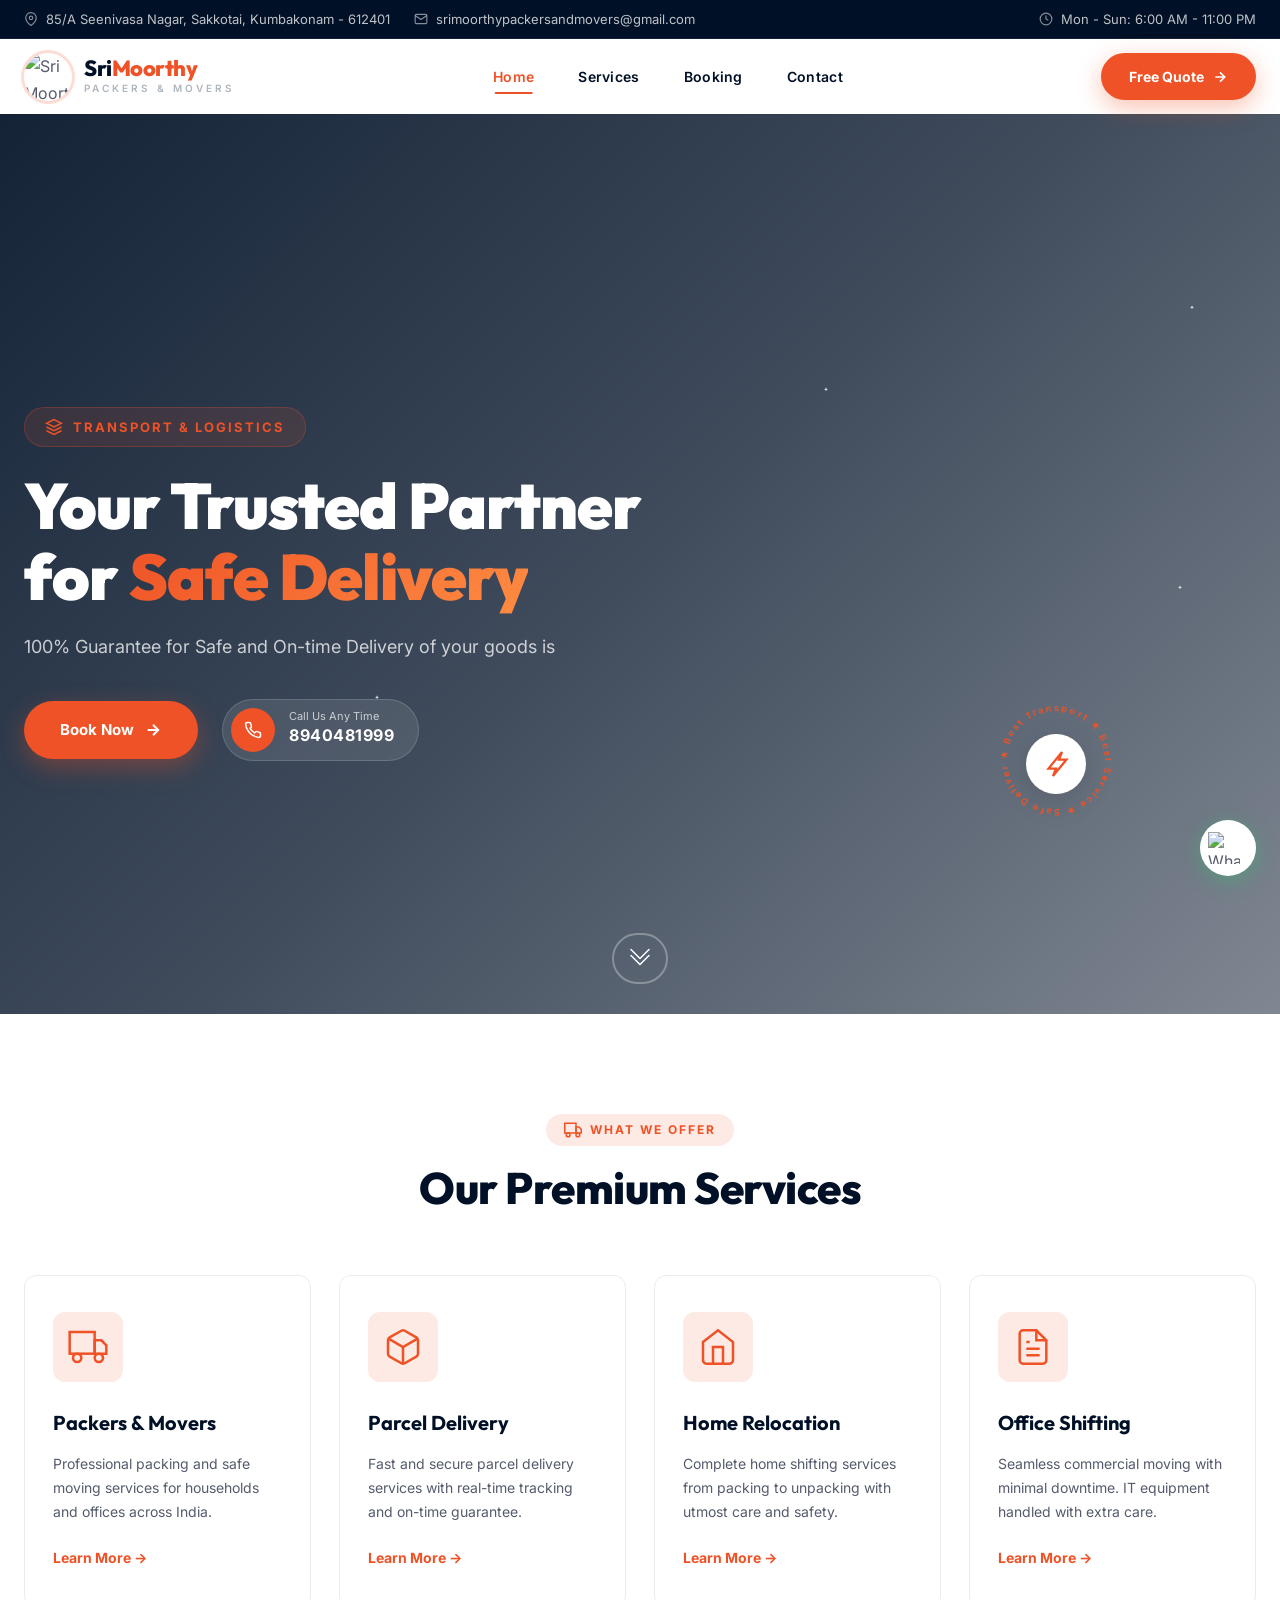
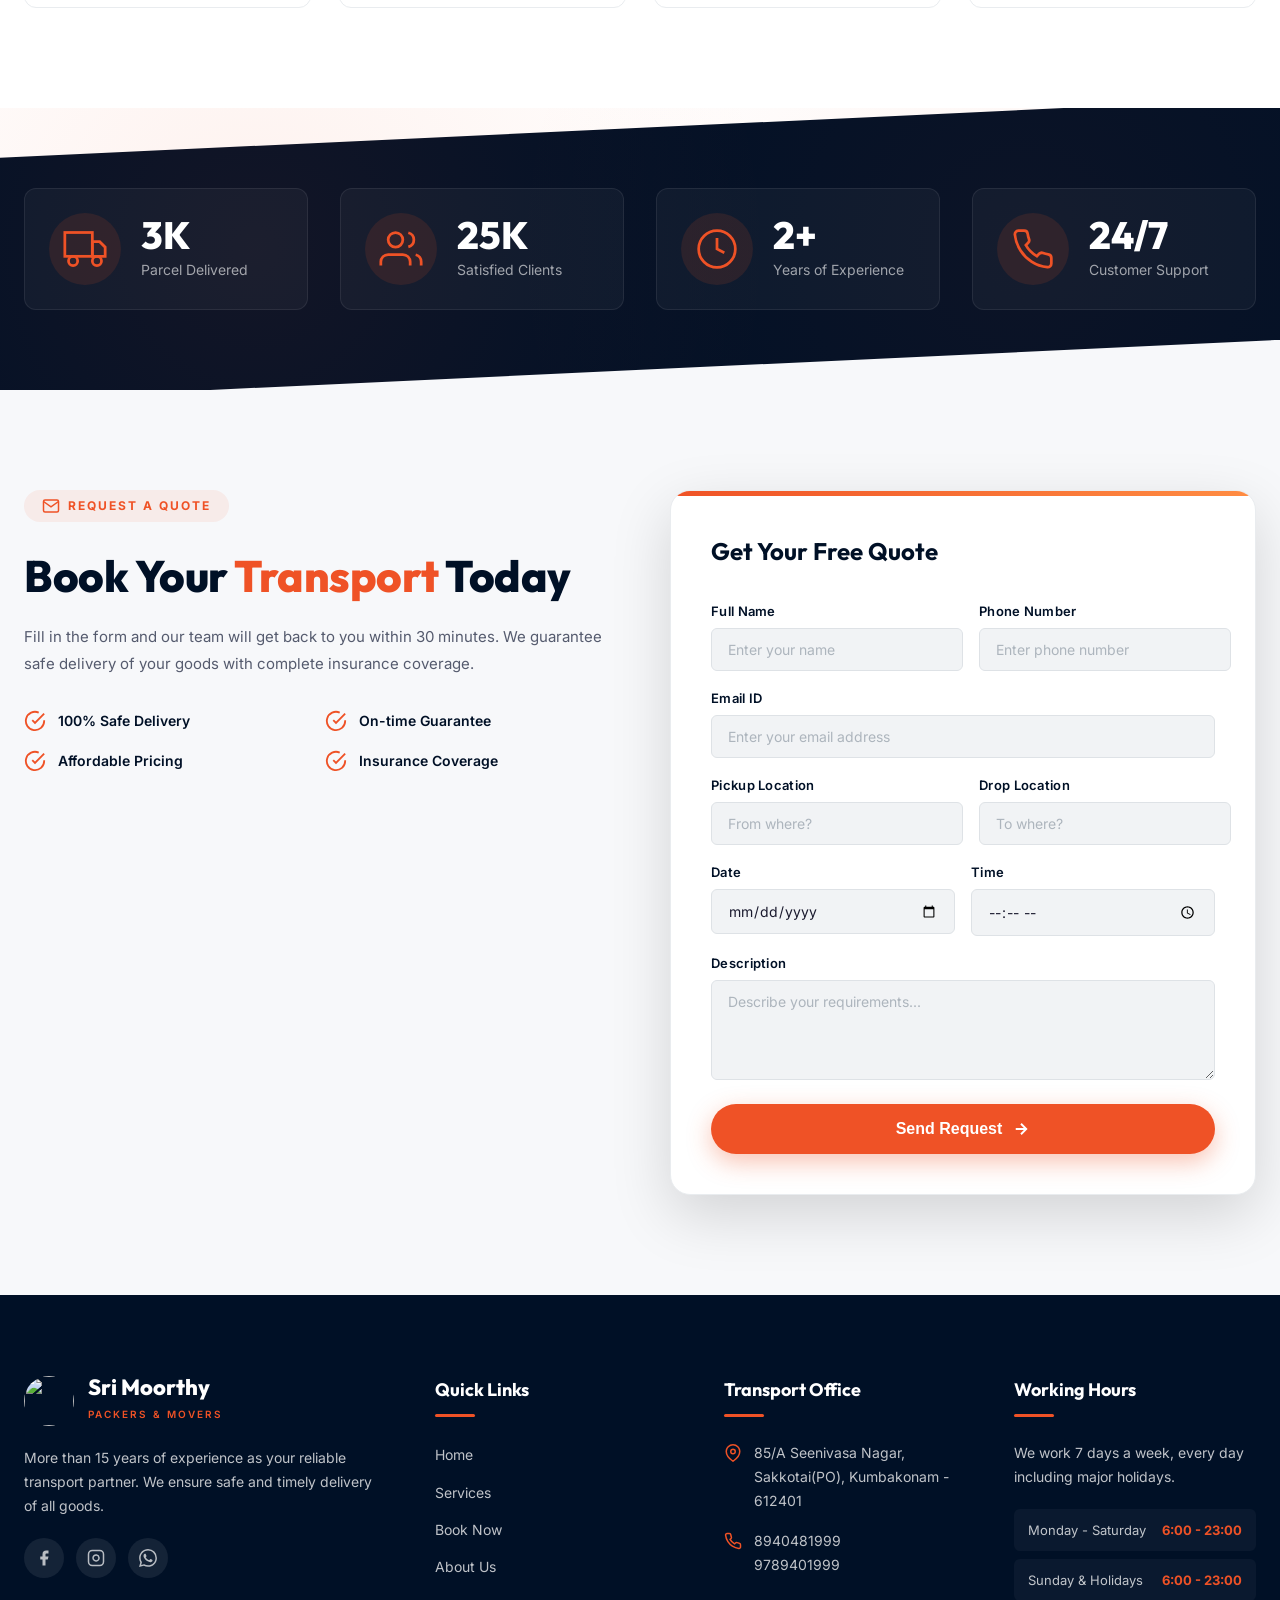
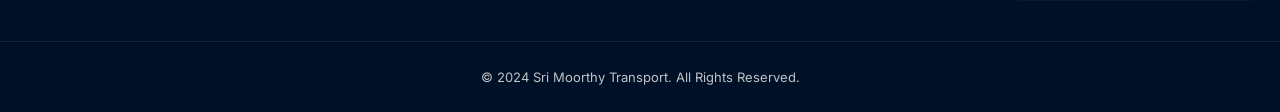
==== commit 4e6c2f90: "Add files via upload" ====
--- a/index.html
+++ b/index.html
@@ -700,7 +700,18 @@
         }
 
         function sendViaGmail() {
-            window.open(`https://mail.google.com/mail/?view=cm&fs=1&to=srimoorthypackersandmovers@gmail.com&su=${_mailSubject}&body=${_mailBody}`, '_blank');
+            let isIOS = /iPad|iPhone|iPod/.test(navigator.userAgent) && !window.MSStream;
+            let isAndroid = /Android/.test(navigator.userAgent);
+            let webMailUrl = `https://mail.google.com/mail/?view=cm&fs=1&to=srimoorthypackersandmovers@gmail.com&su=${_mailSubject}&body=${_mailBody}`;
+
+            if (isIOS) {
+                window.location.href = `googlegmail:///co?to=srimoorthypackersandmovers@gmail.com&subject=${_mailSubject}&body=${_mailBody}`;
+            } else if (isAndroid) {
+                window.location.href = `intent:srimoorthypackersandmovers@gmail.com?subject=${_mailSubject}&body=${_mailBody}#Intent;scheme=mailto;package=com.google.android.gm;end;`;
+            } else {
+                window.open(webMailUrl, '_blank');
+            }
+
             closeMailChooser();
         }
 
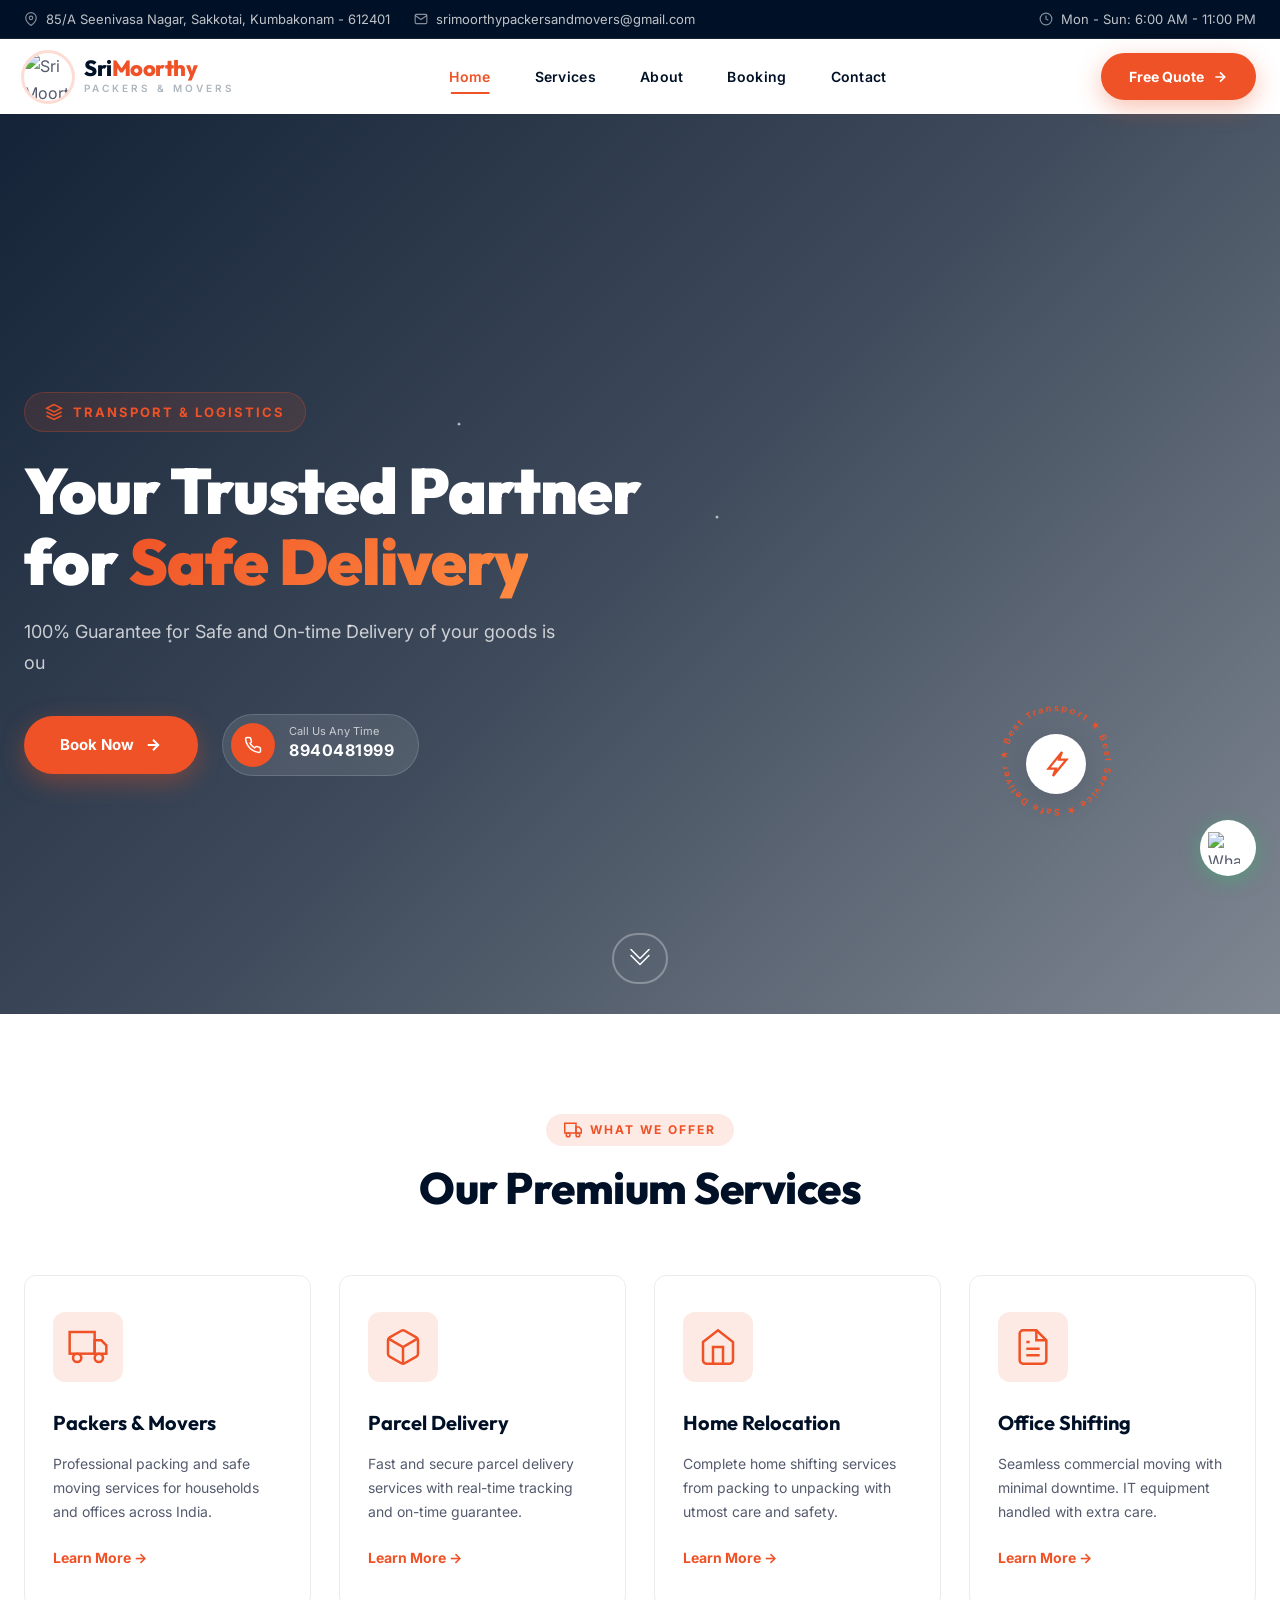
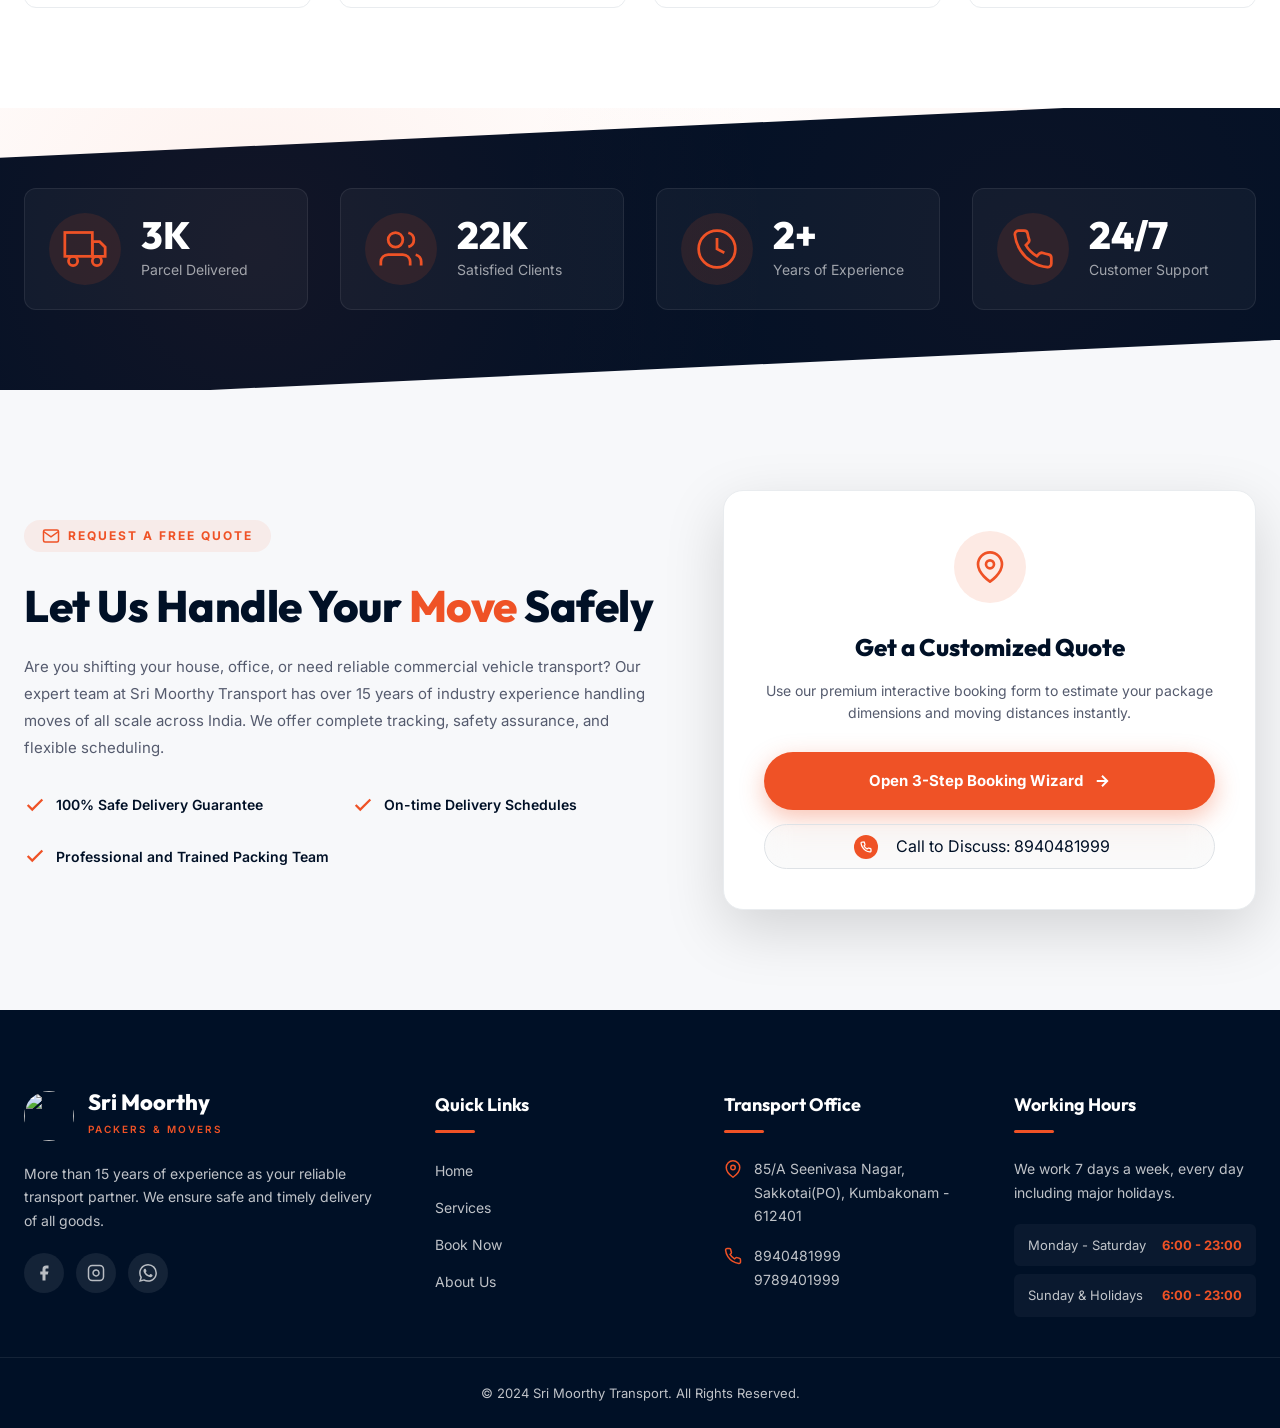
==== commit a1a7e548: "Add files via upload" ====
--- a/index.html
+++ b/index.html
@@ -62,12 +62,13 @@
                 </div>
             </div>
             <ul class="nav-links" id="navLinks">
-                <li><a href="#hero" class="active">Home</a></li>
-                <li><a href="#services-section">Services</a></li>
-                <li><a href="#main">Booking</a></li>
-                <li><a href="#footer">Contact</a></li>
+                <li><a href="index.html" class="active">Home</a></li>
+                <li><a href="service.html">Services</a></li>
+                <li><a href="about.html">About</a></li>
+                <li><a href="booking.html">Booking</a></li>
+                <li><a href="contact.html">Contact</a></li>
             </ul>
-            <a href="#main" class="nav-cta" id="navCta">
+            <a href="booking.html" class="nav-cta" id="navCta">
                 Free Quote
                 <svg width="16" height="16" viewBox="0 0 24 24" fill="none" stroke="currentColor" stroke-width="2.5">
                     <line x1="5" y1="12" x2="19" y2="12" />
@@ -92,10 +93,11 @@
                     style="border-radius:50%;">
                 <span>Sri Moorthy</span>
             </li>
-            <li><a href="#hero" onclick="menuclose()">Home</a></li>
-            <li><a href="#services-section" onclick="menuclose()">Services</a></li>
-            <li><a href="#main" onclick="menuclose()">Booking</a></li>
-            <li><a href="#footer" onclick="menuclose()">Contact Us</a></li>
+            <li><a href="index.html" onclick="menuclose()">Home</a></li>
+            <li><a href="service.html" onclick="menuclose()">Services</a></li>
+            <li><a href="about.html" onclick="menuclose()">About Us</a></li>
+            <li><a href="booking.html" onclick="menuclose()">Booking</a></li>
+            <li><a href="contact.html" onclick="menuclose()">Contact Us</a></li>
         </ol>
     </aside>
 
@@ -114,7 +116,7 @@
             <h1 class="hero-title">Your Trusted Partner<br>for <span class="highlight">Safe Delivery</span></h1>
             <p id="typepara" class="hero-description"></p>
             <div class="hero-actions">
-                <a href="#main" class="btn-primary" id="heroBookBtn">
+                <a href="booking.html" class="btn-primary" id="heroBookBtn">
                     Book Now
                     <svg width="18" height="18" viewBox="0 0 24 24" fill="none" stroke="currentColor"
                         stroke-width="2.5">
@@ -300,106 +302,56 @@
         </div>
     </section>
 
-    <!-- Booking Section -->
-    <main id="main">
-        <div class="booking-wrapper">
-            <div class="booking-info">
+    <!-- Call to Action Section -->
+    <section class="cta-section" style="background: var(--off-white); padding: 100px 24px; position: relative;">
+        <div class="booking-wrapper" style="max-width: 1280px; margin: 0 auto; display: grid; grid-template-columns: 1.2fr 1fr; gap: 60px; align-items: center;">
+            <div class="booking-info" style="opacity: 1; transform: none; text-align: left;">
                 <span class="section-badge dark">
                     <svg width="18" height="18" viewBox="0 0 24 24" fill="none" stroke="currentColor" stroke-width="2">
                         <path d="M4 4h16c1.1 0 2 .9 2 2v12c0 1.1-.9 2-2 2H4c-1.1 0-2-.9-2-2V6c0-1.1.9-2 2-2z" />
                         <polyline points="22,6 12,13 2,6" />
                     </svg>
-                    REQUEST A QUOTE
+                    REQUEST A FREE QUOTE
                 </span>
-                <h2>Book Your <span class="highlight">Transport</span> Today</h2>
-                <p>Fill in the form and our team will get back to you within 30 minutes. We guarantee safe delivery of
-                    your goods with complete insurance coverage.</p>
-                <div class="booking-features">
-                    <div class="feature-item">
-                        <svg width="22" height="22" viewBox="0 0 24 24" fill="none" stroke="#EF5226" stroke-width="2">
-                            <path d="M22 11.08V12a10 10 0 1 1-5.93-9.14" />
-                            <polyline points="22 4 12 14.01 9 11.01" />
-                        </svg>
-                        <span>100% Safe Delivery</span>
-                    </div>
-                    <div class="feature-item">
-                        <svg width="22" height="22" viewBox="0 0 24 24" fill="none" stroke="#EF5226" stroke-width="2">
-                            <path d="M22 11.08V12a10 10 0 1 1-5.93-9.14" />
-                            <polyline points="22 4 12 14.01 9 11.01" />
-                        </svg>
-                        <span>On-time Guarantee</span>
-                    </div>
-                    <div class="feature-item">
-                        <svg width="22" height="22" viewBox="0 0 24 24" fill="none" stroke="#EF5226" stroke-width="2">
-                            <path d="M22 11.08V12a10 10 0 1 1-5.93-9.14" />
-                            <polyline points="22 4 12 14.01 9 11.01" />
-                        </svg>
-                        <span>Affordable Pricing</span>
-                    </div>
-                    <div class="feature-item">
-                        <svg width="22" height="22" viewBox="0 0 24 24" fill="none" stroke="#EF5226" stroke-width="2">
-                            <path d="M22 11.08V12a10 10 0 1 1-5.93-9.14" />
-                            <polyline points="22 4 12 14.01 9 11.01" />
-                        </svg>
-                        <span>Insurance Coverage</span>
-                    </div>
-                </div>
-            </div>
-            <div class="booking-form-card">
-                <h3>Get Your Free Quote</h3>
-                <form onsubmit="gomail(event)" id="bookingForm">
-                    <div class="form-row">
-                        <div class="form-group">
-                            <label for="cus-name">Full Name</label>
-                            <input type="text" id="cus-name" placeholder="Enter your name" name="Full Name" required>
+                <h2>Let Us Handle Your <span class="highlight">Move</span> Safely</h2>
+                <p>Are you shifting your house, office, or need reliable commercial vehicle transport? Our expert team at Sri Moorthy Transport has over 15 years of industry experience handling moves of all scale across India. We offer complete tracking, safety assurance, and flexible scheduling.</p>
+                <div class="booking-features" style="margin-top: 24px;">
+                    <div class="feature-item" style="margin-bottom: 12px; display: flex; align-items: center; gap: 10px;">
+                        <svg width="22" height="22" viewBox="0 0 24 24" fill="none" stroke="#EF5226" stroke-width="2.5"><polyline points="20 6 9 17 4 12"/></svg>
+                        <span>100% Safe Delivery Guarantee</span>
+                    </div>
+                    <div class="feature-item" style="margin-bottom: 12px; display: flex; align-items: center; gap: 10px;">
+                        <svg width="22" height="22" viewBox="0 0 24 24" fill="none" stroke="#EF5226" stroke-width="2.5"><polyline points="20 6 9 17 4 12"/></svg>
+                        <span>On-time Delivery Schedules</span>
+                    </div>
+                    <div class="feature-item" style="margin-bottom: 12px; display: flex; align-items: center; gap: 10px;">
+                        <svg width="22" height="22" viewBox="0 0 24 24" fill="none" stroke="#EF5226" stroke-width="2.5"><polyline points="20 6 9 17 4 12"/></svg>
+                        <span>Professional and Trained Packing Team</span>
+                    </div>
+                </div>
+            </div>
+            
+            <div class="contact-form-card" style="background: var(--white); padding: 40px; border-radius: var(--radius-lg); box-shadow: var(--shadow-lg); border: 1px solid var(--gray-200); text-align: center; opacity: 1; transform: none;">
+                <div style="width: 72px; height: 72px; background: var(--orange-light); border-radius: 50%; display: flex; align-items: center; justify-content: center; color: var(--orange); margin: 0 auto 24px;">
+                    <svg width="32" height="32" viewBox="0 0 24 24" fill="none" stroke="currentColor" stroke-width="2"><path d="M21 10c0 7-9 13-9 13s-9-6-9-13a9 9 0 0 1 18 0z"/><circle cx="12" cy="10" r="3"/></svg>
+                </div>
+                <h3 style="font-family: 'Outfit', sans-serif; font-size: 24px; font-weight: 800; color: var(--navy); margin-bottom: 12px; text-transform: none;">Get a Customized Quote</h3>
+                <p style="font-size: 14px; color: var(--text-body); margin-bottom: 28px; line-height: 1.6;">Use our premium interactive booking form to estimate your package dimensions and moving distances instantly.</p>
+                <div style="display: flex; flex-direction: column; gap: 14px;">
+                    <a href="booking.html" class="btn-primary" style="justify-content: center; width: 100%; border: none;">
+                        Open 3-Step Booking Wizard
+                        <svg width="18" height="18" viewBox="0 0 24 24" fill="none" stroke="currentColor" stroke-width="2.5"><line x1="5" y1="12" x2="19" y2="12"/><polyline points="12 5 19 12 12 19"/></svg>
+                    </a>
+                    <a href="tel:+918940481999" class="btn-secondary" style="justify-content: center; width: 100%; border: 1px solid var(--gray-300); color: var(--navy); background: rgba(0,0,0,0.02);">
+                        <div class="phone-icon-wrap" style="width: 24px; height: 24px; background: var(--orange); animation: none; margin-right: 4px;">
+                            <svg width="12" height="12" viewBox="0 0 24 24" fill="none" stroke="#fff" stroke-width="2.5"><path d="M22 16.92v3a2 2 0 0 1-2.18 2 19.79 19.79 0 0 1-8.63-3.07 19.5 19.5 0 0 1-6-6 19.79 19.79 0 0 1-3.07-8.67A2 2 0 0 1 4.11 2h3a2 2 0 0 1 2 1.72c.127.96.361 1.903.7 2.81a2 2 0 0 1-.45 2.11L8.09 9.91a16 16 0 0 0 6 6l1.27-1.27a2 2 0 0 1 2.11-.45c.907.339 1.85.573 2.81.7A2 2 0 0 1 22 16.92z"/></svg>
                         </div>
-                        <div class="form-group">
-                            <label for="con-number">Phone Number</label>
-                            <input type="tel" id="con-number" placeholder="Enter phone number" name="Phone Number"
-                                required>
-                        </div>
-                    </div>
-                    <div class="form-group full">
-                        <label for="cus-email">Email ID</label>
-                        <input type="email" id="cus-email" placeholder="Enter your email address" name="Email" required>
-                    </div>
-                    <div class="form-row">
-                        <div class="form-group">
-                            <label for="from-add">Pickup Location</label>
-                            <input type="text" id="from-add" placeholder="From where?" name="Pickup Location" required>
-                        </div>
-                        <div class="form-group">
-                            <label for="to-add">Drop Location</label>
-                            <input type="text" id="to-add" placeholder="To where?" name="Drop Location" required>
-                        </div>
-                    </div>
-                    <div class="form-row">
-                        <div class="form-group">
-                            <label for="date">Date</label>
-                            <input type="date" id="date" name="Date" required>
-                        </div>
-                        <div class="form-group">
-                            <label for="timing">Time</label>
-                            <input type="time" id="timing" name="Time" required>
-                        </div>
-                    </div>
-                    <div class="form-group full">
-                        <label for="description">Description</label>
-                        <textarea id="description" rows="4" placeholder="Describe your requirements..."
-                            name="Description"></textarea>
-                    </div>
-                    <button type="submit" class="btn-primary form-submit">
-                        Send Request
-                        <svg width="18" height="18" viewBox="0 0 24 24" fill="none" stroke="currentColor"
-                            stroke-width="2.5">
-                            <line x1="5" y1="12" x2="19" y2="12" />
-                            <polyline points="12 5 19 12 12 19" />
-                        </svg>
-                    </button>
-                </form>
-            </div>
-        </div>
-    </main>
+                        Call to Discuss: 8940481999
+                    </a>
+                </div>
+            </div>
+        </div>
+    </section>
 
     <!-- WhatsApp Float -->
     <div class="floating-logo shake" onclick="openchat()" id="whatsapp">
@@ -545,12 +497,6 @@
     </button>
 
     <script>
-
-        // Date min value
-        let dateval = document.getElementById('date');
-        let date = new Date().toISOString().split('T')[0];
-        dateval.setAttribute('min', date);
-
         // Typewriter effect
         let typewriting = document.getElementById('typepara');
         let content = "100% Guarantee for Safe and On-time Delivery of your goods is our primary concern...";
@@ -564,19 +510,21 @@
             }
         }, 30);
 
-        // Scroll-based counter animation
+        // Scroll-based animations
         let iscounted = false;
         let swipe = document.getElementById('swipe');
         let backToTop = document.getElementById('backToTop');
 
         window.addEventListener('scroll', function () {
             // Show/hide swipe button
-            if (window.scrollY >= innerHeight * 0.5) {
-                swipe.style.opacity = "0";
-                swipe.style.pointerEvents = "none";
-            } else {
-                swipe.style.opacity = "1";
-                swipe.style.pointerEvents = "auto";
+            if (swipe) {
+                if (window.scrollY >= innerHeight * 0.5) {
+                    swipe.style.opacity = "0";
+                    swipe.style.pointerEvents = "none";
+                } else {
+                    swipe.style.opacity = "1";
+                    swipe.style.pointerEvents = "auto";
+                }
             }
 
             // Navbar solid on scroll
@@ -617,7 +565,7 @@
             }
 
             // Reveal animations
-            document.querySelectorAll('.service-card, .stat-card, .booking-form-card, .booking-info').forEach(el => {
+            document.querySelectorAll('.service-card, .stat-card, .booking-info, .contact-form-card').forEach(el => {
                 let rect = el.getBoundingClientRect();
                 if (rect.top < window.innerHeight - 80) {
                     el.classList.add('revealed');
@@ -642,7 +590,6 @@
         }
 
         // Mobile menu
-        let menubarol = document.getElementById('menubarol');
         let aside = document.getElementById('mobileMenu');
 
         function menuopen() {
@@ -656,95 +603,40 @@
 
         // Sparkle stars in hero
         let sparklespace = document.getElementById('sparkle');
-        setInterval(() => {
-            let star = document.createElement('div');
-            star.classList.add('star');
-            let randomX = Math.floor(Math.random() * sparklespace.scrollWidth);
-            let randomY = Math.floor(Math.random() * sparklespace.scrollHeight);
-            star.style.top = `${randomY}px`;
-            star.style.left = `${randomX}px`;
-            sparklespace.appendChild(star);
-            setTimeout(() => { star.remove(); }, 800);
-        }, 200);
-
-        // Mail - Show chooser popup
-        let _mailSubject = '', _mailBody = '';
-
-        function gomail(e) {
-            e.preventDefault();
-            let cus_name = document.getElementById('cus-name').value;
-            let cus_email = document.getElementById('cus-email').value;
-            let con_number = document.getElementById('con-number').value;
-            let from_add = document.getElementById('from-add').value;
-            let to_add = document.getElementById('to-add').value;
-            let date = document.getElementById('date').value;
-            let time = document.getElementById('timing').value;
-            let description = document.getElementById('description').value;
-
-            _mailSubject = encodeURIComponent("Booking Request - " + cus_name);
-            _mailBody = encodeURIComponent(
-                "New Booking Request\n\n" +
-                "Name: " + cus_name + "\n" +
-                "Email: " + cus_email + "\n" +
-                "Phone: " + con_number + "\n" +
-                "Pickup: " + from_add + "\n" +
-                "Drop: " + to_add + "\n" +
-                "Date: " + date + "\n" +
-                "Time: " + time + "\n" +
-                "Description: " + description
-            );
-
-            // Show chooser popup
-            let overlay = document.getElementById('mailChooserOverlay');
-            overlay.style.display = 'flex';
-        }
-
-        function sendViaGmail() {
-            let isIOS = /iPad|iPhone|iPod/.test(navigator.userAgent) && !window.MSStream;
-            let isAndroid = /Android/.test(navigator.userAgent);
-            let webMailUrl = `https://mail.google.com/mail/?view=cm&fs=1&to=srimoorthypackersandmovers@gmail.com&su=${_mailSubject}&body=${_mailBody}`;
-
-            if (isIOS) {
-                window.location.href = `googlegmail:///co?to=srimoorthypackersandmovers@gmail.com&subject=${_mailSubject}&body=${_mailBody}`;
-            } else if (isAndroid) {
-                window.location.href = `intent:srimoorthypackersandmovers@gmail.com?subject=${_mailSubject}&body=${_mailBody}#Intent;scheme=mailto;package=com.google.android.gm;end;`;
-            } else {
-                window.open(webMailUrl, '_blank');
-            }
-
-            closeMailChooser();
-        }
-
-        function sendViaMailto() {
-            window.location.href = `mailto:srimoorthypackersandmovers@gmail.com?subject=${_mailSubject}&body=${_mailBody}`;
-            closeMailChooser();
-        }
-
-        function closeMailChooser(event) {
-            if (!event || event.target === document.getElementById('mailChooserOverlay')) {
-                document.getElementById('mailChooserOverlay').style.display = 'none';
-            }
+        if (sparklespace) {
+            setInterval(() => {
+                let star = document.createElement('div');
+                star.classList.add('star');
+                let randomX = Math.floor(Math.random() * sparklespace.scrollWidth);
+                let randomY = Math.floor(Math.random() * sparklespace.scrollHeight);
+                star.style.top = `${randomY}px`;
+                star.style.left = `${randomX}px`;
+                sparklespace.appendChild(star);
+                setTimeout(() => { star.remove(); }, 800);
+            }, 200);
         }
 
         // Logo popup
         let logo = document.getElementById('logo');
         let logobg = document.getElementById('logo-bg');
-        function showlogo() {
-            logo.classList.remove('nav-logo');
-            logo.classList.add('logoanimation');
-            logobg.classList.add('logobganimation');
-            document.body.style.overflow = "hidden";
-            logobg.addEventListener('click', (e) => {
-                if (!logo.contains(e.target)) {
-                    logo.classList.add('nav-logo');
-                    logo.classList.remove('logoanimation');
-                    logobg.classList.remove('logobganimation');
-                    document.body.style.overflow = "scroll";
-                }
-            });
+        if (logo && logobg) {
+            function showlogo() {
+                logo.classList.remove('nav-logo');
+                logo.classList.add('logoanimation');
+                logobg.classList.add('logobganimation');
+                document.body.style.overflow = "hidden";
+                logobg.addEventListener('click', (e) => {
+                    if (!logo.contains(e.target)) {
+                        logo.classList.add('nav-logo');
+                        logo.classList.remove('logoanimation');
+                        logobg.classList.remove('logobganimation');
+                        document.body.style.overflow = "scroll";
+                    }
+                });
+            }
         }
 
-        // Smooth scroll for nav links
+        // Smooth scroll for nav links (only for in-page anchors if any)
         document.querySelectorAll('a[href^="#"]').forEach(anchor => {
             anchor.addEventListener('click', function (e) {
                 const target = document.querySelector(this.getAttribute('href'));
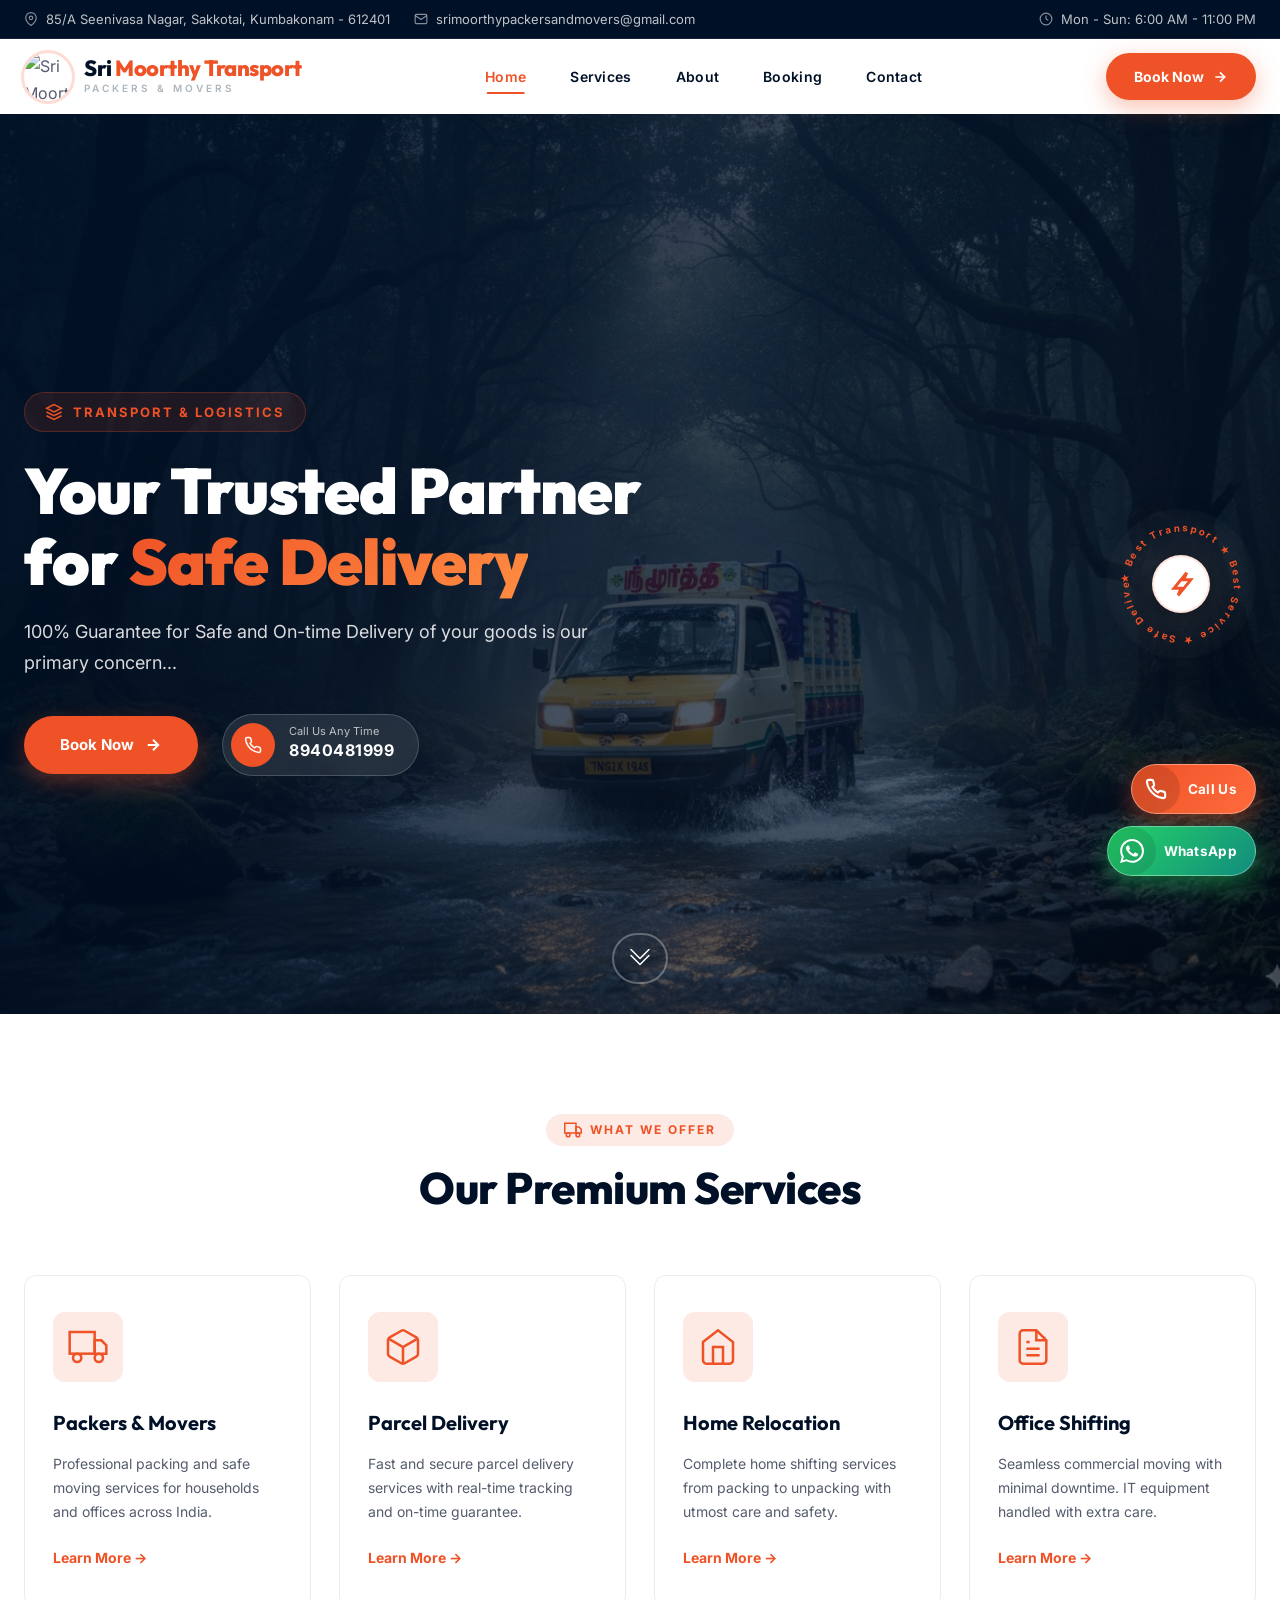
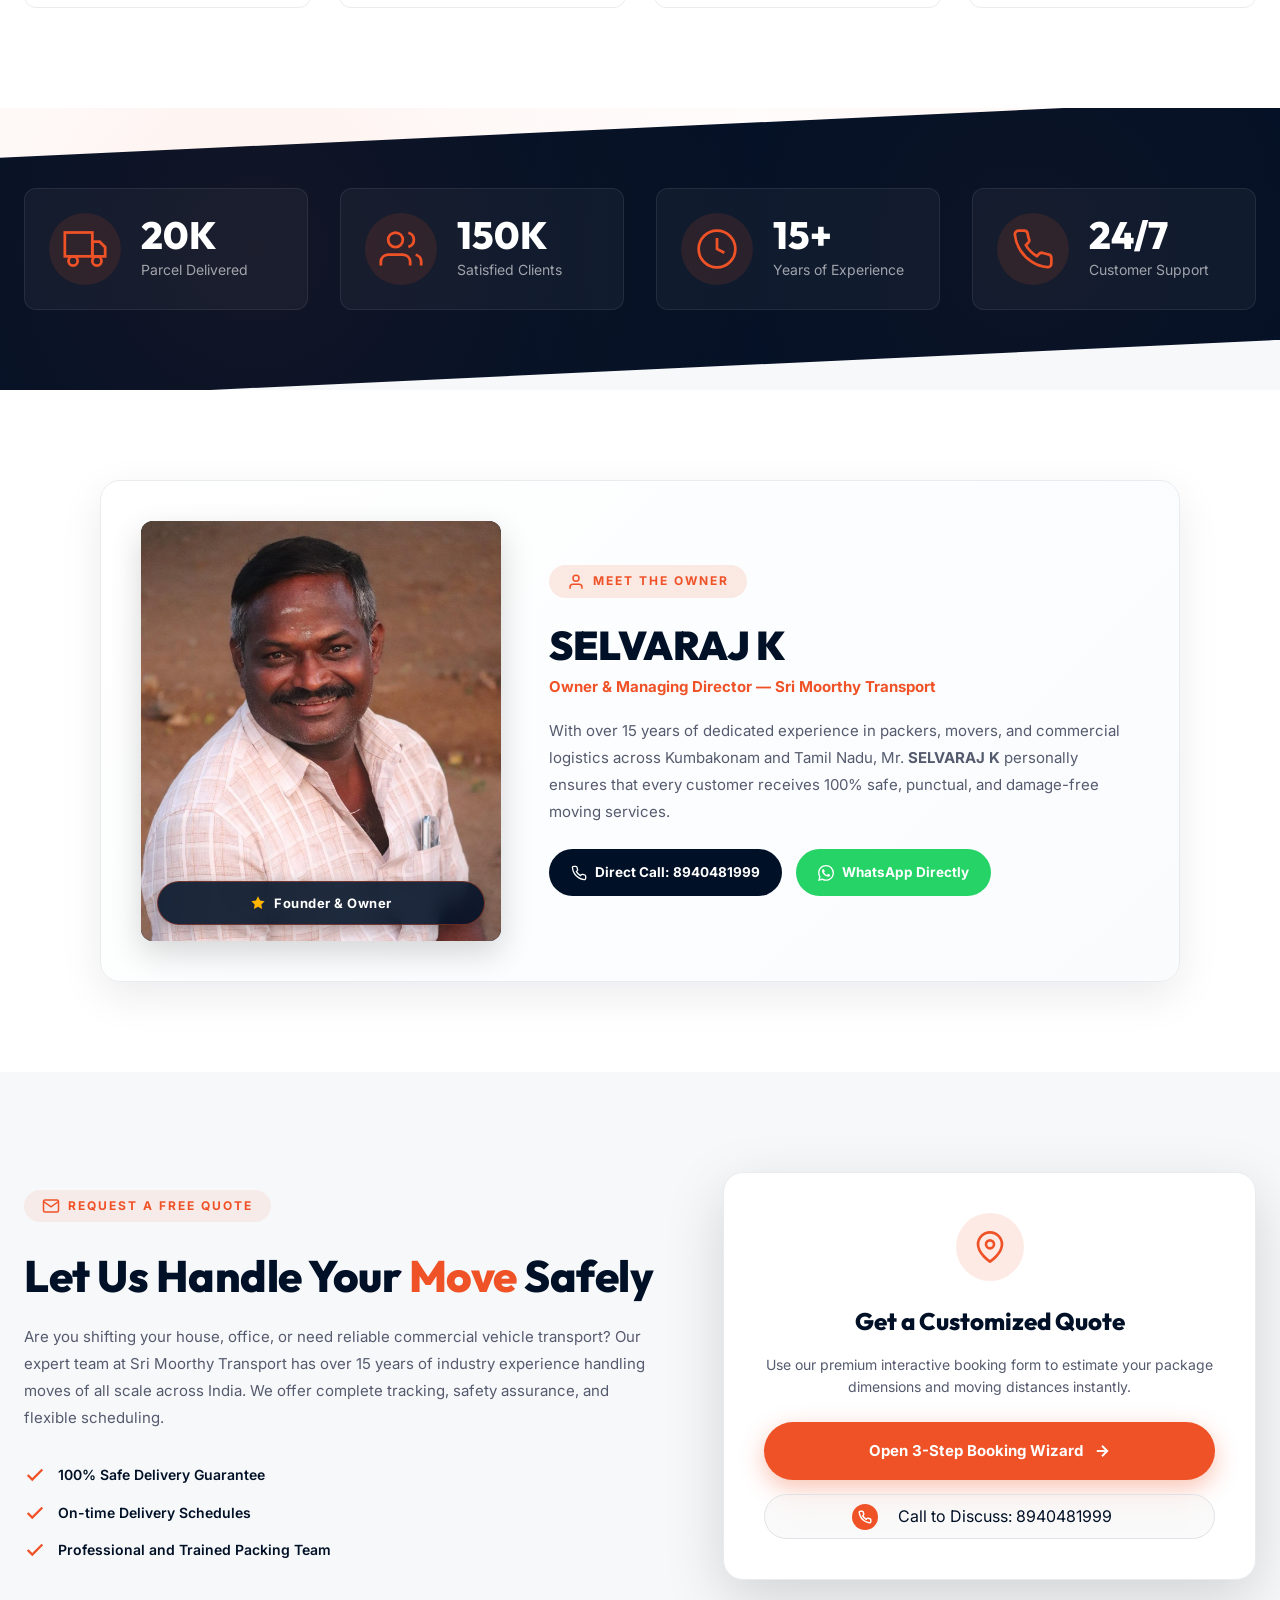
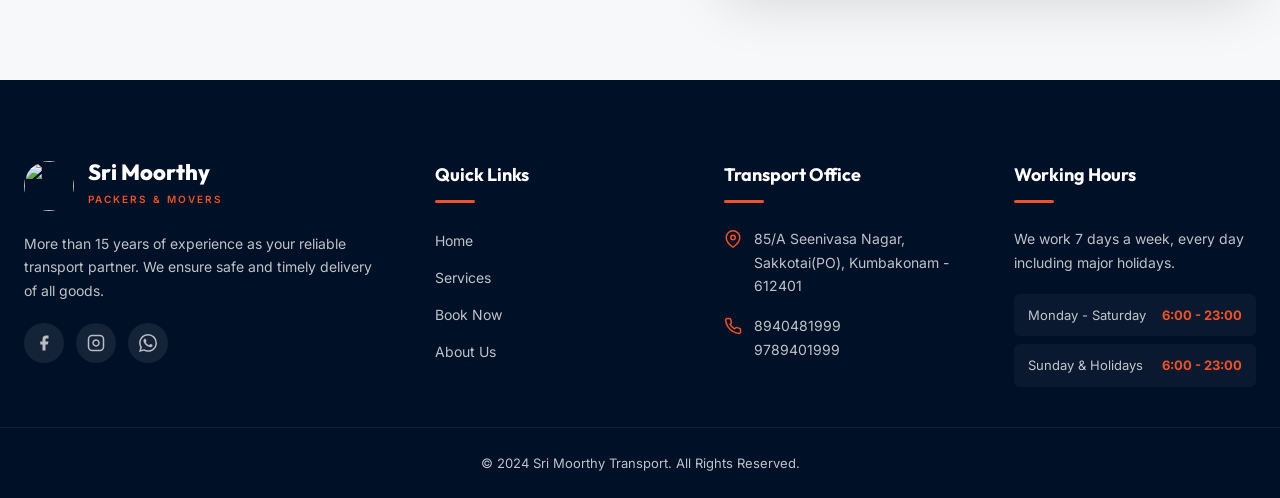
==== commit 19409bb0: "Add files via upload" ====
--- a/index.html
+++ b/index.html
@@ -1,653 +1,651 @@
-<!DOCTYPE html>
-<html lang="en">
-
-<head>
-    <meta charset="UTF-8">
-    <meta name="viewport" content="width=device-width, initial-scale=1.0">
-    <meta name="description"
-        content="Sri Moorthy Transport - Premium Packers and Movers in Kumbakonam. Safe, reliable, and on-time delivery services.">
-    <title>Sri Moorthy Transport | Packers & Movers - Kumbakonam</title>
-    <link rel="icon" href="https://mr-vishal-dev.github.io/kuberatravels/logo.png">
-    <link rel="preconnect" href="https://fonts.googleapis.com">
-    <link rel="preconnect" href="https://fonts.gstatic.com" crossorigin>
-    <link
-        href="https://fonts.googleapis.com/css2?family=Inter:wght@400;500;600;700;800;900&family=Outfit:wght@400;500;600;700;800&display=swap"
-        rel="stylesheet">
-    <link rel="stylesheet" href="style.css">
-</head>
-
-<body>
-    <!-- Top Bar -->
-    <div class="top-bar">
-        <div class="top-bar-inner">
-            <div class="top-bar-left">
-                <span>
-                    <svg width="14" height="14" viewBox="0 0 24 24" fill="none" stroke="currentColor" stroke-width="2">
-                        <path d="M21 10c0 7-9 13-9 13s-9-6-9-13a9 9 0 0 1 18 0z" />
-                        <circle cx="12" cy="10" r="3" />
-                    </svg>
-                    85/A Seenivasa Nagar, Sakkotai, Kumbakonam - 612401
-                </span>
-                <span>
-                    <svg width="14" height="14" viewBox="0 0 24 24" fill="none" stroke="currentColor" stroke-width="2">
-                        <path d="M4 4h16c1.1 0 2 .9 2 2v12c0 1.1-.9 2-2 2H4c-1.1 0-2-.9-2-2V6c0-1.1.9-2 2-2z" />
-                        <polyline points="22,6 12,13 2,6" />
-                    </svg>
-                    srimoorthypackersandmovers@gmail.com
-                </span>
-            </div>
-            <div class="top-bar-right">
-                <span>
-                    <svg width="14" height="14" viewBox="0 0 24 24" fill="none" stroke="currentColor" stroke-width="2">
-                        <circle cx="12" cy="12" r="10" />
-                        <polyline points="12 6 12 12 16 14" />
-                    </svg>
-                    Mon - Sun: 6:00 AM - 11:00 PM
-                </span>
-            </div>
-        </div>
-    </div>
-
-    <!-- Navbar -->
-    <nav id="navbar">
-        <div class="nav-inner">
-            <div class="nav-brand">
-                <div id="logo-bg">
-                    <img src="https://mr-vishal-dev.github.io/kuberatravels/logo.png" alt="Sri Moorthy Transport Logo"
-                        onclick="showlogo()" id="logo" class="nav-logo">
-                </div>
-                <div class="brand-text">
-                    <h1 class="brand-name">Sri<span>Moorthy</span></h1>
-                    <p class="brand-tagline">PACKERS & MOVERS</p>
-                </div>
-            </div>
-            <ul class="nav-links" id="navLinks">
-                <li><a href="index.html" class="active">Home</a></li>
-                <li><a href="service.html">Services</a></li>
-                <li><a href="about.html">About</a></li>
-                <li><a href="booking.html">Booking</a></li>
-                <li><a href="contact.html">Contact</a></li>
-            </ul>
-            <a href="booking.html" class="nav-cta" id="navCta">
-                Free Quote
-                <svg width="16" height="16" viewBox="0 0 24 24" fill="none" stroke="currentColor" stroke-width="2.5">
-                    <line x1="5" y1="12" x2="19" y2="12" />
-                    <polyline points="12 5 19 12 12 19" />
-                </svg>
-            </a>
-            <button class="menubar" id="menuToggle" onclick="menuopen()">
-                <svg xmlns="http://www.w3.org/2000/svg" width="28" height="28" fill="currentColor" viewBox="0 0 16 16">
-                    <path fill-rule="evenodd"
-                        d="M2.5 12a.5.5 0 0 1 .5-.5h10a.5.5 0 0 1 0 1H3a.5.5 0 0 1-.5-.5m0-4a.5.5 0 0 1 .5-.5h10a.5.5 0 0 1 0 1H3a.5.5 0 0 1-.5-.5m0-4a.5.5 0 0 1 .5-.5h10a.5.5 0 0 1 0 1H3a.5.5 0 0 1-.5-.5" />
-                </svg>
-            </button>
-        </div>
-    </nav>
-
-    <!-- Mobile Menu -->
-    <aside id="mobileMenu">
-        <div class="mobile-overlay" onclick="menuclose()"></div>
-        <ol id="menubarol">
-            <li class="mobile-brand">
-                <img src="https://mr-vishal-dev.github.io/kuberatravels/logo.png" alt="" width="40" height="40"
-                    style="border-radius:50%;">
-                <span>Sri Moorthy</span>
-            </li>
-            <li><a href="index.html" onclick="menuclose()">Home</a></li>
-            <li><a href="service.html" onclick="menuclose()">Services</a></li>
-            <li><a href="about.html" onclick="menuclose()">About Us</a></li>
-            <li><a href="booking.html" onclick="menuclose()">Booking</a></li>
-            <li><a href="contact.html" onclick="menuclose()">Contact Us</a></li>
-        </ol>
-    </aside>
-
-    <!-- Hero Section -->
-    <header id="hero">
-        <div class="hero-overlay"></div>
-        <div class="hero-content" id="sparkle">
-            <div class="hero-badge">
-                <svg width="18" height="18" viewBox="0 0 24 24" fill="none" stroke="currentColor" stroke-width="2">
-                    <path d="M12 2L2 7l10 5 10-5-10-5z" />
-                    <path d="M2 17l10 5 10-5" />
-                    <path d="M2 12l10 5 10-5" />
-                </svg>
-                TRANSPORT & LOGISTICS
-            </div>
-            <h1 class="hero-title">Your Trusted Partner<br>for <span class="highlight">Safe Delivery</span></h1>
-            <p id="typepara" class="hero-description"></p>
-            <div class="hero-actions">
-                <a href="booking.html" class="btn-primary" id="heroBookBtn">
-                    Book Now
-                    <svg width="18" height="18" viewBox="0 0 24 24" fill="none" stroke="currentColor"
-                        stroke-width="2.5">
-                        <line x1="5" y1="12" x2="19" y2="12" />
-                        <polyline points="12 5 19 12 12 19" />
-                    </svg>
-                </a>
-                <a href="tel:+918940481999" class="btn-secondary">
-                    <div class="phone-icon-wrap">
-                        <svg width="18" height="18" viewBox="0 0 24 24" fill="none" stroke="currentColor"
-                            stroke-width="2">
-                            <path
-                                d="M22 16.92v3a2 2 0 0 1-2.18 2 19.79 19.79 0 0 1-8.63-3.07 19.5 19.5 0 0 1-6-6 19.79 19.79 0 0 1-3.07-8.67A2 2 0 0 1 4.11 2h3a2 2 0 0 1 2 1.72c.127.96.361 1.903.7 2.81a2 2 0 0 1-.45 2.11L8.09 9.91a16 16 0 0 0 6 6l1.27-1.27a2 2 0 0 1 2.11-.45c.907.339 1.85.573 2.81.7A2 2 0 0 1 22 16.92z" />
-                        </svg>
-                    </div>
-                    <div>
-                        <small>Call Us Any Time</small>
-                        <strong>8940481999</strong>
-                    </div>
-                </a>
-            </div>
-        </div>
-        <div class="hero-badge-circle">
-            <div class="rotating-text">
-                <svg viewBox="0 0 200 200" width="140" height="140">
-                    <defs>
-                        <path id="circlePath" d="M 100,100 m -70,0 a 70,70 0 1,1 140,0 a 70,70 0 1,1 -140,0" />
-                    </defs>
-                    <text fill="#EF5226" font-size="13" font-family="Inter" font-weight="600" letter-spacing="3">
-                        <textPath href="#circlePath">★ Best Transport ★ Best Service ★ Safe Delivery </textPath>
-                    </text>
-                </svg>
-            </div>
-            <div class="badge-icon">
-                <svg width="36" height="36" viewBox="0 0 24 24" fill="none" stroke="#EF5226" stroke-width="1.5">
-                    <path d="M12 15l-2 5l9-11h-5l2-5l-9 11h5z" />
-                </svg>
-            </div>
-        </div>
-        <button id="swipe">
-            <svg xmlns="http://www.w3.org/2000/svg" width="24" height="24" fill="white" viewBox="0 0 16 16">
-                <path fill-rule="evenodd"
-                    d="M1.646 6.646a.5.5 0 0 1 .708 0L8 12.293l5.646-5.647a.5.5 0 0 1 .708.708l-6 6a.5.5 0 0 1-.708 0l-6-6a.5.5 0 0 1 0-.708" />
-                <path fill-rule="evenodd"
-                    d="M1.646 2.646a.5.5 0 0 1 .708 0L8 8.293l5.646-5.647a.5.5 0 0 1 .708.708l-6 6a.5.5 0 0 1-.708 0l-6-6a.5.5 0 0 1 0-.708" />
-            </svg>
-        </button>
-    </header>
-
-    <!-- Services Section -->
-    <section class="services-section" id="services-section">
-        <div class="section-header">
-            <span class="section-badge">
-                <svg width="18" height="18" viewBox="0 0 24 24" fill="none" stroke="currentColor" stroke-width="2">
-                    <rect x="1" y="3" width="15" height="13" />
-                    <polygon points="16 8 20 8 23 11 23 16 16 16 16 8" />
-                    <circle cx="5.5" cy="18.5" r="2.5" />
-                    <circle cx="18.5" cy="18.5" r="2.5" />
-                </svg>
-                WHAT WE OFFER
-            </span>
-            <h2>Our Premium Services</h2>
-        </div>
-        <div class="services-grid">
-            <div class="service-card">
-                <div class="service-icon">
-                    <svg width="40" height="40" viewBox="0 0 24 24" fill="none" stroke="currentColor"
-                        stroke-width="1.5">
-                        <rect x="1" y="3" width="15" height="13" />
-                        <polygon points="16 8 20 8 23 11 23 16 16 16 16 8" />
-                        <circle cx="5.5" cy="18.5" r="2.5" />
-                        <circle cx="18.5" cy="18.5" r="2.5" />
-                    </svg>
-                </div>
-                <h3>Packers & Movers</h3>
-                <p>Professional packing and safe moving services for households and offices across India.</p>
-                <a href="service.html" class="service-link">Learn More →</a>
-            </div>
-            <div class="service-card">
-                <div class="service-icon">
-                    <svg width="40" height="40" viewBox="0 0 24 24" fill="none" stroke="currentColor"
-                        stroke-width="1.5">
-                        <path
-                            d="M21 16V8a2 2 0 0 0-1-1.73l-7-4a2 2 0 0 0-2 0l-7 4A2 2 0 0 0 3 8v8a2 2 0 0 0 1 1.73l7 4a2 2 0 0 0 2 0l7-4A2 2 0 0 0 21 16z" />
-                        <polyline points="3.27 6.96 12 12.01 20.73 6.96" />
-                        <line x1="12" y1="22.08" x2="12" y2="12" />
-                    </svg>
-                </div>
-                <h3>Parcel Delivery</h3>
-                <p>Fast and secure parcel delivery services with real-time tracking and on-time guarantee.</p>
-                <a href="service.html" class="service-link">Learn More →</a>
-            </div>
-            <div class="service-card">
-                <div class="service-icon">
-                    <svg width="40" height="40" viewBox="0 0 24 24" fill="none" stroke="currentColor"
-                        stroke-width="1.5">
-                        <path d="M3 9l9-7 9 7v11a2 2 0 0 1-2 2H5a2 2 0 0 1-2-2z" />
-                        <polyline points="9 22 9 12 15 12 15 22" />
-                    </svg>
-                </div>
-                <h3>Home Relocation</h3>
-                <p>Complete home shifting services from packing to unpacking with utmost care and safety.</p>
-                <a href="service.html" class="service-link">Learn More →</a>
-            </div>
-            <div class="service-card">
-                <div class="service-icon">
-                    <svg width="40" height="40" viewBox="0 0 24 24" fill="none" stroke="currentColor"
-                        stroke-width="1.5">
-                        <path d="M14 2H6a2 2 0 0 0-2 2v16a2 2 0 0 0 2 2h12a2 2 0 0 0 2-2V8z" />
-                        <polyline points="14 2 14 8 20 8" />
-                        <line x1="16" y1="13" x2="8" y2="13" />
-                        <line x1="16" y1="17" x2="8" y2="17" />
-                        <polyline points="10 9 9 9 8 9" />
-                    </svg>
-                </div>
-                <h3>Office Shifting</h3>
-                <p>Seamless commercial moving with minimal downtime. IT equipment handled with extra care.</p>
-                <a href="service.html" class="service-link">Learn More →</a>
-            </div>
-        </div>
-    </section>
-
-    <!-- Stats Section -->
-    <section class="stats-section">
-        <div class="stats-overlay"></div>
-        <div class="stats-grid">
-            <div class="stat-card">
-                <div class="stat-icon">
-                    <svg width="44" height="44" viewBox="0 0 24 24" fill="none" stroke="currentColor"
-                        stroke-width="1.5">
-                        <rect x="1" y="3" width="15" height="13" />
-                        <polygon points="16 8 20 8 23 11 23 16 16 16 16 8" />
-                        <circle cx="5.5" cy="18.5" r="2.5" />
-                        <circle cx="18.5" cy="18.5" r="2.5" />
-                    </svg>
-                </div>
-                <div class="stat-info">
-                    <span class="stat-number"><span id="inc">20</span>K</span>
-                    <p>Parcel Delivered</p>
-                </div>
-            </div>
-            <div class="stat-card">
-                <div class="stat-icon">
-                    <svg width="44" height="44" viewBox="0 0 24 24" fill="none" stroke="currentColor"
-                        stroke-width="1.5">
-                        <path d="M17 21v-2a4 4 0 0 0-4-4H5a4 4 0 0 0-4 4v2" />
-                        <circle cx="9" cy="7" r="4" />
-                        <path d="M23 21v-2a4 4 0 0 0-3-3.87" />
-                        <path d="M16 3.13a4 4 0 0 1 0 7.75" />
-                    </svg>
-                </div>
-                <div class="stat-info">
-                    <span class="stat-number"><span id="inc">150</span>K</span>
-                    <p>Satisfied Clients</p>
-                </div>
-            </div>
-            <div class="stat-card">
-                <div class="stat-icon">
-                    <svg width="44" height="44" viewBox="0 0 24 24" fill="none" stroke="currentColor"
-                        stroke-width="1.5">
-                        <circle cx="12" cy="12" r="10" />
-                        <polyline points="12 6 12 12 16 14" />
-                    </svg>
-                </div>
-                <div class="stat-info">
-                    <span class="stat-number"><span id="inc">15</span>+</span>
-                    <p>Years of Experience</p>
-                </div>
-            </div>
-            <div class="stat-card">
-                <div class="stat-icon">
-                    <svg width="44" height="44" viewBox="0 0 24 24" fill="none" stroke="currentColor"
-                        stroke-width="1.5">
-                        <path
-                            d="M22 16.92v3a2 2 0 0 1-2.18 2 19.79 19.79 0 0 1-8.63-3.07 19.5 19.5 0 0 1-6-6 19.79 19.79 0 0 1-3.07-8.67A2 2 0 0 1 4.11 2h3a2 2 0 0 1 2 1.72c.127.96.361 1.903.7 2.81a2 2 0 0 1-.45 2.11L8.09 9.91a16 16 0 0 0 6 6l1.27-1.27a2 2 0 0 1 2.11-.45c.907.339 1.85.573 2.81.7A2 2 0 0 1 22 16.92z" />
-                    </svg>
-                </div>
-                <div class="stat-info">
-                    <span class="stat-number">24/7</span>
-                    <p>Customer Support</p>
-                </div>
-            </div>
-        </div>
-    </section>
-
-    <!-- Call to Action Section -->
-    <section class="cta-section" style="background: var(--off-white); padding: 100px 24px; position: relative;">
-        <div class="booking-wrapper" style="max-width: 1280px; margin: 0 auto; display: grid; grid-template-columns: 1.2fr 1fr; gap: 60px; align-items: center;">
-            <div class="booking-info" style="opacity: 1; transform: none; text-align: left;">
-                <span class="section-badge dark">
-                    <svg width="18" height="18" viewBox="0 0 24 24" fill="none" stroke="currentColor" stroke-width="2">
-                        <path d="M4 4h16c1.1 0 2 .9 2 2v12c0 1.1-.9 2-2 2H4c-1.1 0-2-.9-2-2V6c0-1.1.9-2 2-2z" />
-                        <polyline points="22,6 12,13 2,6" />
-                    </svg>
-                    REQUEST A FREE QUOTE
-                </span>
-                <h2>Let Us Handle Your <span class="highlight">Move</span> Safely</h2>
-                <p>Are you shifting your house, office, or need reliable commercial vehicle transport? Our expert team at Sri Moorthy Transport has over 15 years of industry experience handling moves of all scale across India. We offer complete tracking, safety assurance, and flexible scheduling.</p>
-                <div class="booking-features" style="margin-top: 24px;">
-                    <div class="feature-item" style="margin-bottom: 12px; display: flex; align-items: center; gap: 10px;">
-                        <svg width="22" height="22" viewBox="0 0 24 24" fill="none" stroke="#EF5226" stroke-width="2.5"><polyline points="20 6 9 17 4 12"/></svg>
-                        <span>100% Safe Delivery Guarantee</span>
-                    </div>
-                    <div class="feature-item" style="margin-bottom: 12px; display: flex; align-items: center; gap: 10px;">
-                        <svg width="22" height="22" viewBox="0 0 24 24" fill="none" stroke="#EF5226" stroke-width="2.5"><polyline points="20 6 9 17 4 12"/></svg>
-                        <span>On-time Delivery Schedules</span>
-                    </div>
-                    <div class="feature-item" style="margin-bottom: 12px; display: flex; align-items: center; gap: 10px;">
-                        <svg width="22" height="22" viewBox="0 0 24 24" fill="none" stroke="#EF5226" stroke-width="2.5"><polyline points="20 6 9 17 4 12"/></svg>
-                        <span>Professional and Trained Packing Team</span>
-                    </div>
-                </div>
-            </div>
-            
-            <div class="contact-form-card" style="background: var(--white); padding: 40px; border-radius: var(--radius-lg); box-shadow: var(--shadow-lg); border: 1px solid var(--gray-200); text-align: center; opacity: 1; transform: none;">
-                <div style="width: 72px; height: 72px; background: var(--orange-light); border-radius: 50%; display: flex; align-items: center; justify-content: center; color: var(--orange); margin: 0 auto 24px;">
-                    <svg width="32" height="32" viewBox="0 0 24 24" fill="none" stroke="currentColor" stroke-width="2"><path d="M21 10c0 7-9 13-9 13s-9-6-9-13a9 9 0 0 1 18 0z"/><circle cx="12" cy="10" r="3"/></svg>
-                </div>
-                <h3 style="font-family: 'Outfit', sans-serif; font-size: 24px; font-weight: 800; color: var(--navy); margin-bottom: 12px; text-transform: none;">Get a Customized Quote</h3>
-                <p style="font-size: 14px; color: var(--text-body); margin-bottom: 28px; line-height: 1.6;">Use our premium interactive booking form to estimate your package dimensions and moving distances instantly.</p>
-                <div style="display: flex; flex-direction: column; gap: 14px;">
-                    <a href="booking.html" class="btn-primary" style="justify-content: center; width: 100%; border: none;">
-                        Open 3-Step Booking Wizard
-                        <svg width="18" height="18" viewBox="0 0 24 24" fill="none" stroke="currentColor" stroke-width="2.5"><line x1="5" y1="12" x2="19" y2="12"/><polyline points="12 5 19 12 12 19"/></svg>
-                    </a>
-                    <a href="tel:+918940481999" class="btn-secondary" style="justify-content: center; width: 100%; border: 1px solid var(--gray-300); color: var(--navy); background: rgba(0,0,0,0.02);">
-                        <div class="phone-icon-wrap" style="width: 24px; height: 24px; background: var(--orange); animation: none; margin-right: 4px;">
-                            <svg width="12" height="12" viewBox="0 0 24 24" fill="none" stroke="#fff" stroke-width="2.5"><path d="M22 16.92v3a2 2 0 0 1-2.18 2 19.79 19.79 0 0 1-8.63-3.07 19.5 19.5 0 0 1-6-6 19.79 19.79 0 0 1-3.07-8.67A2 2 0 0 1 4.11 2h3a2 2 0 0 1 2 1.72c.127.96.361 1.903.7 2.81a2 2 0 0 1-.45 2.11L8.09 9.91a16 16 0 0 0 6 6l1.27-1.27a2 2 0 0 1 2.11-.45c.907.339 1.85.573 2.81.7A2 2 0 0 1 22 16.92z"/></svg>
-                        </div>
-                        Call to Discuss: 8940481999
-                    </a>
-                </div>
-            </div>
-        </div>
-    </section>
-
-    <!-- WhatsApp Float -->
-    <div class="floating-logo shake" onclick="openchat()" id="whatsapp">
-        <img src="https://mr-vishal-dev.github.io/kuberatravels/icons8-whatsapp-48.png" alt="WhatsApp" height="40"
-            width="40">
-        <a href="https://wa.me/8248688471" id="message-content"></a>
-    </div>
-
-    <!-- Mail Chooser Popup -->
-    <div id="mailChooserOverlay" onclick="closeMailChooser(event)"
-        style="display:none;position:fixed;inset:0;z-index:5000;background:rgba(0,16,38,0.65);backdrop-filter:blur(6px);align-items:center;justify-content:center;">
-        <div id="mailChooserBox"
-            style="background:#fff;border-radius:20px;padding:36px 32px;max-width:400px;width:90%;box-shadow:0 24px 80px rgba(0,0,0,0.25);text-align:center;position:relative;">
-            <div
-                style="width:56px;height:56px;background:rgba(239,82,38,0.1);border-radius:50%;display:flex;align-items:center;justify-content:center;margin:0 auto 16px;">
-                <svg width="28" height="28" viewBox="0 0 24 24" fill="none" stroke="#EF5226" stroke-width="2">
-                    <path d="M4 4h16c1.1 0 2 .9 2 2v12c0 1.1-.9 2-2 2H4c-1.1 0-2-.9-2-2V6c0-1.1.9-2 2-2z" />
-                    <polyline points="22,6 12,13 2,6" />
-                </svg>
-            </div>
-            <h3 style="font-family:'Outfit',sans-serif;font-size:20px;font-weight:700;color:#001026;margin-bottom:8px;">
-                Send via</h3>
-            <p style="font-size:13px;color:#555b6e;margin-bottom:24px;">Choose how you'd like to send your booking
-                request</p>
-            <div style="display:flex;flex-direction:column;gap:12px;">
-                <button id="gmailBtn" onclick="sendViaGmail()"
-                    style="display:flex;align-items:center;gap:14px;padding:14px 20px;border:2px solid #e9ecef;border-radius:12px;background:#fff;cursor:pointer;font-family:'Inter',sans-serif;font-size:15px;font-weight:600;color:#001026;transition:all 0.25s;"
-                    onmouseover="this.style.borderColor='#EF5226';this.style.background='rgba(239,82,38,0.04)'"
-                    onmouseout="this.style.borderColor='#e9ecef';this.style.background='#fff'">
-                    <img src="https://upload.wikimedia.org/wikipedia/commons/7/7e/Gmail_icon_%282020%29.svg" width="28"
-                        height="28" alt="Gmail" style="flex-shrink:0;">
-                    <div style="text-align:left;">
-                        <div style="font-weight:700;">Gmail</div>
-                        <div style="font-size:12px;color:#888;font-weight:400;">Open Gmail in browser</div>
-                    </div>
-                </button>
-                <button id="mailtoBtn" onclick="sendViaMailto()"
-                    style="display:flex;align-items:center;gap:14px;padding:14px 20px;border:2px solid #e9ecef;border-radius:12px;background:#fff;cursor:pointer;font-family:'Inter',sans-serif;font-size:15px;font-weight:600;color:#001026;transition:all 0.25s;"
-                    onmouseover="this.style.borderColor='#007AFF';this.style.background='rgba(0,122,255,0.04)'"
-                    onmouseout="this.style.borderColor='#e9ecef';this.style.background='#fff'">
-                    <svg width="28" height="28" viewBox="0 0 24 24" fill="none" style="flex-shrink:0;">
-                        <rect width="24" height="24" rx="6" fill="#007AFF" />
-                        <path d="M4 8h16M4 8l8 6 8-6" stroke="#fff" stroke-width="1.8" stroke-linejoin="round" />
-                    </svg>
-                    <div style="text-align:left;">
-                        <div style="font-weight:700;">Apple Mail / Default Mail</div>
-                        <div style="font-size:12px;color:#888;font-weight:400;">Open your device's mail app</div>
-                    </div>
-                </button>
-            </div>
-            <button onclick="closeMailChooser()"
-                style="position:absolute;top:14px;right:16px;background:none;border:none;font-size:22px;cursor:pointer;color:#aaa;line-height:1;">&#x2715;</button>
-        </div>
-    </div>
-
-    <!-- Footer -->
-    <footer id="footer">
-        <div class="footer-inner">
-            <div class="footer-col footer-about">
-                <div class="footer-brand">
-                    <img src="https://mr-vishal-dev.github.io/kuberatravels/logo.png" alt="" width="50" height="50"
-                        style="border-radius:50%;">
-                    <div>
-                        <h2>Sri Moorthy</h2>
-                        <span>PACKERS & MOVERS</span>
-                    </div>
-                </div>
-                <p>More than 15 years of experience as your reliable transport partner. We ensure safe and timely
-                    delivery of all goods.</p>
-                <div class="footer-social">
-                    <a href="#" aria-label="Facebook">
-                        <svg width="18" height="18" viewBox="0 0 24 24" fill="currentColor">
-                            <path d="M18 2h-3a5 5 0 0 0-5 5v3H7v4h3v8h4v-8h3l1-4h-4V7a1 1 0 0 1 1-1h3z" />
-                        </svg>
-                    </a>
-                    <a href="#" aria-label="Instagram">
-                        <svg width="18" height="18" viewBox="0 0 24 24" fill="none" stroke="currentColor"
-                            stroke-width="2">
-                            <rect x="2" y="2" width="20" height="20" rx="5" ry="5" />
-                            <path d="M16 11.37A4 4 0 1 1 12.63 8 4 4 0 0 1 16 11.37z" />
-                            <line x1="17.5" y1="6.5" x2="17.51" y2="6.5" />
-                        </svg>
-                    </a>
-                    <a href="https://wa.me/8248688471" aria-label="WhatsApp">
-                        <svg width="18" height="18" viewBox="0 0 24 24" fill="currentColor">
-                            <path
-                                d="M17.472 14.382c-.297-.149-1.758-.867-2.03-.967-.273-.099-.471-.148-.67.15-.197.297-.767.966-.94 1.164-.173.199-.347.223-.644.075-.297-.15-1.255-.463-2.39-1.475-.883-.788-1.48-1.761-1.653-2.059-.173-.297-.018-.458.13-.606.134-.133.298-.347.446-.52.149-.174.198-.298.298-.497.099-.198.05-.371-.025-.52-.075-.149-.669-1.612-.916-2.207-.242-.579-.487-.5-.669-.51-.173-.008-.371-.01-.57-.01-.198 0-.52.074-.792.372-.272.297-1.04 1.016-1.04 2.479 0 1.462 1.065 2.875 1.213 3.074.149.198 2.096 3.2 5.077 4.487.709.306 1.262.489 1.694.625.712.227 1.36.195 1.871.118.571-.085 1.758-.719 2.006-1.413.248-.694.248-1.289.173-1.413-.074-.124-.272-.198-.57-.347m-5.421 7.403h-.004a9.87 9.87 0 0 1-5.031-1.378l-.361-.214-3.741.982.998-3.648-.235-.374a9.86 9.86 0 0 1-1.51-5.26c.001-5.45 4.436-9.884 9.888-9.884 2.64 0 5.122 1.03 6.988 2.898a9.825 9.825 0 0 1 2.893 6.994c-.003 5.45-4.437 9.884-9.885 9.884m8.413-18.297A11.815 11.815 0 0 0 12.05 0C5.495 0 .16 5.335.157 11.892c0 2.096.547 4.142 1.588 5.945L.057 24l6.305-1.654a11.882 11.882 0 0 0 5.683 1.448h.005c6.554 0 11.89-5.335 11.893-11.893a11.821 11.821 0 0 0-3.48-8.413z" />
-                        </svg>
-                    </a>
-                </div>
-            </div>
-            <div class="footer-col">
-                <h3>Quick Links</h3>
-                <ul>
-                    <li><a href="#hero">Home</a></li>
-                    <li><a href="#services-section">Services</a></li>
-                    <li><a href="#main">Book Now</a></li>
-                    <li><a href="about.html">About Us</a></li>
-                </ul>
-            </div>
-            <div class="footer-col">
-                <h3>Transport Office</h3>
-                <div class="footer-contact-item">
-                    <svg width="18" height="18" viewBox="0 0 24 24" fill="none" stroke="currentColor" stroke-width="2">
-                        <path d="M21 10c0 7-9 13-9 13s-9-6-9-13a9 9 0 0 1 18 0z" />
-                        <circle cx="12" cy="10" r="3" />
-                    </svg>
-                    <p>85/A Seenivasa Nagar, Sakkotai(PO), Kumbakonam - 612401</p>
-                </div>
-                <div class="footer-contact-item">
-                    <svg width="18" height="18" viewBox="0 0 24 24" fill="none" stroke="currentColor" stroke-width="2">
-                        <path
-                            d="M22 16.92v3a2 2 0 0 1-2.18 2 19.79 19.79 0 0 1-8.63-3.07 19.5 19.5 0 0 1-6-6 19.79 19.79 0 0 1-3.07-8.67A2 2 0 0 1 4.11 2h3a2 2 0 0 1 2 1.72c.127.96.361 1.903.7 2.81a2 2 0 0 1-.45 2.11L8.09 9.91a16 16 0 0 0 6 6l1.27-1.27a2 2 0 0 1 2.11-.45c.907.339 1.85.573 2.81.7A2 2 0 0 1 22 16.92z" />
-                    </svg>
-                    <p>8940481999<br>9789401999</p>
-                </div>
-            </div>
-            <div class="footer-col">
-                <h3>Working Hours</h3>
-                <p>We work 7 days a week, every day including major holidays.</p>
-                <div class="hours-list">
-                    <div class="hours-item">
-                        <span>Monday - Saturday</span>
-                        <span class="hours-time">6:00 - 23:00</span>
-                    </div>
-                    <div class="hours-item">
-                        <span>Sunday & Holidays</span>
-                        <span class="hours-time">6:00 - 23:00</span>
-                    </div>
-                </div>
-            </div>
-        </div>
-        <div class="footer-bottom">
-            <p>&copy; 2024 Sri Moorthy Transport. All Rights Reserved.</p>
-        </div>
-    </footer>
-
-    <!-- Back to Top -->
-    <button id="backToTop" onclick="window.scrollTo({top:0,behavior:'smooth'})">
-        <svg width="20" height="20" viewBox="0 0 24 24" fill="none" stroke="currentColor" stroke-width="2.5">
-            <polyline points="18 15 12 9 6 15" />
-        </svg>
-    </button>
-
-    <script>
-        // Typewriter effect
-        let typewriting = document.getElementById('typepara');
-        let content = "100% Guarantee for Safe and On-time Delivery of your goods is our primary concern...";
-        let len = content.length;
-        let index = 0;
-        let interval = setInterval(() => {
-            if (index <= content.length) {
-                typewriting.textContent += content.charAt(index++);
-            } else {
-                clearInterval(interval);
-            }
-        }, 30);
-
-        // Scroll-based animations
-        let iscounted = false;
-        let swipe = document.getElementById('swipe');
-        let backToTop = document.getElementById('backToTop');
-
-        window.addEventListener('scroll', function () {
-            // Show/hide swipe button
-            if (swipe) {
-                if (window.scrollY >= innerHeight * 0.5) {
-                    swipe.style.opacity = "0";
-                    swipe.style.pointerEvents = "none";
-                } else {
-                    swipe.style.opacity = "1";
-                    swipe.style.pointerEvents = "auto";
-                }
-            }
-
-            // Navbar solid on scroll
-            let navbar = document.getElementById('navbar');
-            if (window.scrollY > 80) {
-                navbar.classList.add('scrolled');
-            } else {
-                navbar.classList.remove('scrolled');
-            }
-
-            // Back to top
-            if (window.scrollY > 500) {
-                backToTop.classList.add('show');
-            } else {
-                backToTop.classList.remove('show');
-            }
-
-            // Counter animation
-            let statsSection = document.querySelector('.stats-section');
-            if (statsSection) {
-                let rect = statsSection.getBoundingClientRect();
-                if (rect.top < window.innerHeight && rect.bottom > 0 && !iscounted) {
-                    iscounted = true;
-                    let inc = document.querySelectorAll('#inc');
-                    inc.forEach(element => {
-                        let stop = parseInt(element.innerText);
-                        let count = 0;
-                        let speed = Math.max(10, (100 * (50 / stop)));
-                        let countinterval = setInterval(() => {
-                            count++;
-                            element.innerText = count;
-                            if (count >= stop) {
-                                clearInterval(countinterval);
-                            }
-                        }, speed);
-                    });
-                }
-            }
-
-            // Reveal animations
-            document.querySelectorAll('.service-card, .stat-card, .booking-info, .contact-form-card').forEach(el => {
-                let rect = el.getBoundingClientRect();
-                if (rect.top < window.innerHeight - 80) {
-                    el.classList.add('revealed');
-                }
-            });
-        });
-
-        // WhatsApp support
-        let whatsapp = document.getElementById('whatsapp');
-        let message = document.getElementById('message-content');
-
-        function openchat() {
-            if (whatsapp.style.width === "140px") {
-                whatsapp.style.cssText = "width:50px;outline:none";
-                message.innerText = '';
-                setTimeout(() => { whatsapp.classList.add('shake'); }, 1000);
-            } else {
-                whatsapp.style.cssText = "width:140px;outline:2px solid rgb(24, 177, 58);border-radius:30px;";
-                message.innerText = "Chat with us";
-                whatsapp.classList.remove('shake');
-            }
-        }
-
-        // Mobile menu
-        let aside = document.getElementById('mobileMenu');
-
-        function menuopen() {
-            aside.classList.add('open');
-            document.body.style.overflow = "hidden";
-        }
-        function menuclose() {
-            aside.classList.remove('open');
-            document.body.style.overflow = "";
-        }
-
-        // Sparkle stars in hero
-        let sparklespace = document.getElementById('sparkle');
-        if (sparklespace) {
-            setInterval(() => {
-                let star = document.createElement('div');
-                star.classList.add('star');
-                let randomX = Math.floor(Math.random() * sparklespace.scrollWidth);
-                let randomY = Math.floor(Math.random() * sparklespace.scrollHeight);
-                star.style.top = `${randomY}px`;
-                star.style.left = `${randomX}px`;
-                sparklespace.appendChild(star);
-                setTimeout(() => { star.remove(); }, 800);
-            }, 200);
-        }
-
-        // Logo popup
-        let logo = document.getElementById('logo');
-        let logobg = document.getElementById('logo-bg');
-        if (logo && logobg) {
-            function showlogo() {
-                logo.classList.remove('nav-logo');
-                logo.classList.add('logoanimation');
-                logobg.classList.add('logobganimation');
-                document.body.style.overflow = "hidden";
-                logobg.addEventListener('click', (e) => {
-                    if (!logo.contains(e.target)) {
-                        logo.classList.add('nav-logo');
-                        logo.classList.remove('logoanimation');
-                        logobg.classList.remove('logobganimation');
-                        document.body.style.overflow = "scroll";
-                    }
-                });
-            }
-        }
-
-        // Smooth scroll for nav links (only for in-page anchors if any)
-        document.querySelectorAll('a[href^="#"]').forEach(anchor => {
-            anchor.addEventListener('click', function (e) {
-                const target = document.querySelector(this.getAttribute('href'));
-                if (target) {
-                    e.preventDefault();
-                    target.scrollIntoView({ behavior: 'smooth', block: 'start' });
-                }
-            });
-        });
-    </script>
-
-</body>
-
-</html>+﻿<!DOCTYPE html>
+<html lang="en">
+
+<head>
+    <meta charset="UTF-8">
+    <meta name="viewport" content="width=device-width, initial-scale=1.0">
+    <meta name="description"
+        content="Sri Moorthy Transport - Premium Packers and Movers in Kumbakonam. Safe, reliable, and on-time delivery services.">
+    <title>Sri Moorthy Transport | Packers & Movers - Kumbakonam</title>
+    <link rel="icon" href="https://mr-vishal-dev.github.io/kuberatravels/logo.png">
+    <link rel="preconnect" href="https://fonts.googleapis.com">
+    <link rel="preconnect" href="https://fonts.gstatic.com" crossorigin>
+    <link
+        href="https://fonts.googleapis.com/css2?family=Inter:wght@400;500;600;700;800;900&family=Outfit:wght@400;500;600;700;800&display=swap"
+        rel="stylesheet">
+    <link rel="stylesheet" href="style.css">
+</head>
+
+<body>
+    <!-- Top Bar -->
+    <div class="top-bar">
+        <div class="top-bar-inner">
+            <div class="top-bar-left">
+                <span>
+                    <svg width="14" height="14" viewBox="0 0 24 24" fill="none" stroke="currentColor" stroke-width="2">
+                        <path d="M21 10c0 7-9 13-9 13s-9-6-9-13a9 9 0 0 1 18 0z" />
+                        <circle cx="12" cy="10" r="3" />
+                    </svg>
+                    85/A Seenivasa Nagar, Sakkotai, Kumbakonam - 612401
+                </span>
+                <span>
+                    <svg width="14" height="14" viewBox="0 0 24 24" fill="none" stroke="currentColor" stroke-width="2">
+                        <path d="M4 4h16c1.1 0 2 .9 2 2v12c0 1.1-.9 2-2 2H4c-1.1 0-2-.9-2-2V6c0-1.1.9-2 2-2z" />
+                        <polyline points="22,6 12,13 2,6" />
+                    </svg>
+                    srimoorthypackersandmovers@gmail.com
+                </span>
+            </div>
+            <div class="top-bar-right">
+                <span>
+                    <svg width="14" height="14" viewBox="0 0 24 24" fill="none" stroke="currentColor" stroke-width="2">
+                        <circle cx="12" cy="12" r="10" />
+                        <polyline points="12 6 12 12 16 14" />
+                    </svg>
+                    Mon - Sun: 6:00 AM - 11:00 PM
+                </span>
+            </div>
+        </div>
+    </div>
+
+    <!-- Navbar -->
+    <nav id="navbar">
+        <div class="nav-inner">
+            <div class="nav-brand">
+                <div id="logo-bg">
+                    <img src="https://mr-vishal-dev.github.io/kuberatravels/logo.png" alt="Sri Moorthy Transport Logo"
+                        onclick="showlogo()" id="logo" class="nav-logo">
+                </div>
+                <div class="brand-text">
+                    <h1 class="brand-name">Sri <span>Moorthy Transport</span></h1>
+                    <p class="brand-tagline">PACKERS & MOVERS</p>
+                </div>
+            </div>
+            <ul class="nav-links" id="navLinks">
+                <li><a href="index.html" class="active">Home</a></li>
+                <li><a href="service.html">Services</a></li>
+                <li><a href="about.html">About</a></li>
+                <li><a href="booking.html">Booking</a></li>
+                <li><a href="contact.html">Contact</a></li>
+            </ul>
+            <a href="booking.html" class="nav-cta" id="navCta">
+                Book Now
+                <svg width="16" height="16" viewBox="0 0 24 24" fill="none" stroke="currentColor" stroke-width="2.5">
+                    <line x1="5" y1="12" x2="19" y2="12" />
+                    <polyline points="12 5 19 12 12 19" />
+                </svg>
+            </a>
+            <button class="menubar" id="menuToggle" onclick="menuopen()">
+                <svg xmlns="http://www.w3.org/2000/svg" width="28" height="28" fill="currentColor" viewBox="0 0 16 16">
+                    <path fill-rule="evenodd"
+                        d="M2.5 12a.5.5 0 0 1 .5-.5h10a.5.5 0 0 1 0 1H3a.5.5 0 0 1-.5-.5m0-4a.5.5 0 0 1 .5-.5h10a.5.5 0 0 1 0 1H3a.5.5 0 0 1-.5-.5m0-4a.5.5 0 0 1 .5-.5h10a.5.5 0 0 1 0 1H3a.5.5 0 0 1-.5-.5" />
+                </svg>
+            </button>
+        </div>
+    </nav>
+
+    <!-- Mobile Menu -->
+    <aside id="mobileMenu">
+        <div class="mobile-overlay" onclick="menuclose()"></div>
+        <ol id="menubarol">
+            <li class="mobile-brand">
+                <img src="https://mr-vishal-dev.github.io/kuberatravels/logo.png" alt="" width="40" height="40"
+                    style="border-radius:50%;">
+                <span>Sri Moorthy</span>
+            </li>
+            <li><a href="index.html" onclick="menuclose()">Home</a></li>
+            <li><a href="service.html" onclick="menuclose()">Services</a></li>
+            <li><a href="about.html" onclick="menuclose()">About Us</a></li>
+            <li><a href="booking.html" onclick="menuclose()">Booking</a></li>
+            <li><a href="contact.html" onclick="menuclose()">Contact Us</a></li>
+        </ol>
+    </aside>
+
+    <!-- Hero Section -->
+    <header id="hero">
+        <div class="hero-overlay"></div>
+        <div class="hero-container">
+            <div class="hero-content">
+                <div class="hero-badge">
+                    <svg width="18" height="18" viewBox="0 0 24 24" fill="none" stroke="currentColor" stroke-width="2">
+                        <path d="M12 2L2 7l10 5 10-5-10-5z" />
+                        <path d="M2 17l10 5 10-5" />
+                        <path d="M2 12l10 5 10-5" />
+                    </svg>
+                    TRANSPORT &amp; LOGISTICS
+                </div>
+                <h1 class="hero-title">Your Trusted Partner<br>for <span class="highlight">Safe Delivery</span></h1>
+                <p id="typepara" class="hero-description">100% Guarantee for Safe and On-time Delivery of your goods is our primary concern...</p>
+                <div class="hero-actions">
+                    <a href="booking.html" class="btn-primary" id="heroBookBtn">
+                        Book Now
+                        <svg width="18" height="18" viewBox="0 0 24 24" fill="none" stroke="currentColor"
+                            stroke-width="2.5">
+                            <line x1="5" y1="12" x2="19" y2="12" />
+                            <polyline points="12 5 19 12 12 19" />
+                        </svg>
+                    </a>
+                    <a href="tel:+918940481999" class="btn-secondary">
+                        <div class="phone-icon-wrap">
+                            <svg width="18" height="18" viewBox="0 0 24 24" fill="none" stroke="currentColor"
+                                stroke-width="2">
+                                <path
+                                    d="M22 16.92v3a2 2 0 0 1-2.18 2 19.79 19.79 0 0 1-8.63-3.07 19.5 19.5 0 0 1-6-6 19.79 19.79 0 0 1-3.07-8.67A2 2 0 0 1 4.11 2h3a2 2 0 0 1 2 1.72c.127.96.361 1.903.7 2.81a2 2 0 0 1-.45 2.11L8.09 9.91a16 16 0 0 0 6 6l1.27-1.27a2 2 0 0 1 2.11-.45c.907.339 1.85.573 2.81.7A2 2 0 0 1 22 16.92z" />
+                            </svg>
+                        </div>
+                        <div>
+                            <small>Call Us Any Time</small>
+                            <strong>8940481999</strong>
+                        </div>
+                    </a>
+                </div>
+            </div>
+            <div class="hero-badge-circle" aria-label="Best Transport ★ Best Service ★ Safe Delivery">
+                <div class="rotating-text">
+                    <svg viewBox="0 0 200 200" width="140" height="140">
+                        <defs>
+                            <path id="circlePath" d="M 100,100 m -70,0 a 70,70 0 1,1 140,0 a 70,70 0 1,1 -140,0" />
+                        </defs>
+                        <text fill="#EF5226" font-size="13" font-family="'Inter', sans-serif" font-weight="700" letter-spacing="3.2">
+                            <textPath href="#circlePath">★ Best Transport ★ Best Service ★ Safe Delivery </textPath>
+                        </text>
+                    </svg>
+                </div>
+                <div class="badge-icon">
+                    <svg width="34" height="34" viewBox="0 0 24 24" fill="none" stroke="#EF5226" stroke-width="2">
+                        <path d="M12 15l-2 5l9-11h-5l2-5l-9 11h5z" />
+                    </svg>
+                </div>
+            </div>
+        </div>
+        <button id="swipe" aria-label="Scroll down">
+            <svg xmlns="http://www.w3.org/2000/svg" width="24" height="24" fill="white" viewBox="0 0 16 16">
+                <path fill-rule="evenodd"
+                    d="M1.646 6.646a.5.5 0 0 1 .708 0L8 12.293l5.646-5.647a.5.5 0 0 1 .708.708l-6 6a.5.5 0 0 1-.708 0l-6-6a.5.5 0 0 1 0-.708" />
+                <path fill-rule="evenodd"
+                    d="M1.646 2.646a.5.5 0 0 1 .708 0L8 8.293l5.646-5.647a.5.5 0 0 1 .708.708l-6 6a.5.5 0 0 1-.708 0l-6-6a.5.5 0 0 1 0-.708" />
+            </svg>
+        </button>
+    </header>
+
+    <!-- Services Section -->
+    <section class="services-section" id="services-section">
+        <div class="section-header">
+            <span class="section-badge">
+                <svg width="18" height="18" viewBox="0 0 24 24" fill="none" stroke="currentColor" stroke-width="2">
+                    <rect x="1" y="3" width="15" height="13" />
+                    <polygon points="16 8 20 8 23 11 23 16 16 16 16 8" />
+                    <circle cx="5.5" cy="18.5" r="2.5" />
+                    <circle cx="18.5" cy="18.5" r="2.5" />
+                </svg>
+                WHAT WE OFFER
+            </span>
+            <h2>Our Premium Services</h2>
+        </div>
+        <div class="services-grid">
+            <div class="service-card">
+                <div class="service-icon">
+                    <svg width="40" height="40" viewBox="0 0 24 24" fill="none" stroke="currentColor"
+                        stroke-width="1.5">
+                        <rect x="1" y="3" width="15" height="13" />
+                        <polygon points="16 8 20 8 23 11 23 16 16 16 16 8" />
+                        <circle cx="5.5" cy="18.5" r="2.5" />
+                        <circle cx="18.5" cy="18.5" r="2.5" />
+                    </svg>
+                </div>
+                <h3>Packers & Movers</h3>
+                <p>Professional packing and safe moving services for households and offices across India.</p>
+                <a href="service.html" class="service-link">Learn More →</a>
+            </div>
+            <div class="service-card">
+                <div class="service-icon">
+                    <svg width="40" height="40" viewBox="0 0 24 24" fill="none" stroke="currentColor"
+                        stroke-width="1.5">
+                        <path
+                            d="M21 16V8a2 2 0 0 0-1-1.73l-7-4a2 2 0 0 0-2 0l-7 4A2 2 0 0 0 3 8v8a2 2 0 0 0 1 1.73l7 4a2 2 0 0 0 2 0l7-4A2 2 0 0 0 21 16z" />
+                        <polyline points="3.27 6.96 12 12.01 20.73 6.96" />
+                        <line x1="12" y1="22.08" x2="12" y2="12" />
+                    </svg>
+                </div>
+                <h3>Parcel Delivery</h3>
+                <p>Fast and secure parcel delivery services with real-time tracking and on-time guarantee.</p>
+                <a href="service.html" class="service-link">Learn More →</a>
+            </div>
+            <div class="service-card">
+                <div class="service-icon">
+                    <svg width="40" height="40" viewBox="0 0 24 24" fill="none" stroke="currentColor"
+                        stroke-width="1.5">
+                        <path d="M3 9l9-7 9 7v11a2 2 0 0 1-2 2H5a2 2 0 0 1-2-2z" />
+                        <polyline points="9 22 9 12 15 12 15 22" />
+                    </svg>
+                </div>
+                <h3>Home Relocation</h3>
+                <p>Complete home shifting services from packing to unpacking with utmost care and safety.</p>
+                <a href="service.html" class="service-link">Learn More →</a>
+            </div>
+            <div class="service-card">
+                <div class="service-icon">
+                    <svg width="40" height="40" viewBox="0 0 24 24" fill="none" stroke="currentColor"
+                        stroke-width="1.5">
+                        <path d="M14 2H6a2 2 0 0 0-2 2v16a2 2 0 0 0 2 2h12a2 2 0 0 0 2-2V8z" />
+                        <polyline points="14 2 14 8 20 8" />
+                        <line x1="16" y1="13" x2="8" y2="13" />
+                        <line x1="16" y1="17" x2="8" y2="17" />
+                        <polyline points="10 9 9 9 8 9" />
+                    </svg>
+                </div>
+                <h3>Office Shifting</h3>
+                <p>Seamless commercial moving with minimal downtime. IT equipment handled with extra care.</p>
+                <a href="service.html" class="service-link">Learn More →</a>
+            </div>
+        </div>
+    </section>
+
+    <!-- Stats Section -->
+    <section class="stats-section">
+        <div class="stats-overlay"></div>
+        <div class="stats-grid">
+            <div class="stat-card">
+                <div class="stat-icon">
+                    <svg width="44" height="44" viewBox="0 0 24 24" fill="none" stroke="currentColor"
+                        stroke-width="1.5">
+                        <rect x="1" y="3" width="15" height="13" />
+                        <polygon points="16 8 20 8 23 11 23 16 16 16 16 8" />
+                        <circle cx="5.5" cy="18.5" r="2.5" />
+                        <circle cx="18.5" cy="18.5" r="2.5" />
+                    </svg>
+                </div>
+                <div class="stat-info">
+                    <span class="stat-number"><span id="inc">20</span>K</span>
+                    <p>Parcel Delivered</p>
+                </div>
+            </div>
+            <div class="stat-card">
+                <div class="stat-icon">
+                    <svg width="44" height="44" viewBox="0 0 24 24" fill="none" stroke="currentColor"
+                        stroke-width="1.5">
+                        <path d="M17 21v-2a4 4 0 0 0-4-4H5a4 4 0 0 0-4 4v2" />
+                        <circle cx="9" cy="7" r="4" />
+                        <path d="M23 21v-2a4 4 0 0 0-3-3.87" />
+                        <path d="M16 3.13a4 4 0 0 1 0 7.75" />
+                    </svg>
+                </div>
+                <div class="stat-info">
+                    <span class="stat-number"><span id="inc">150</span>K</span>
+                    <p>Satisfied Clients</p>
+                </div>
+            </div>
+            <div class="stat-card">
+                <div class="stat-icon">
+                    <svg width="44" height="44" viewBox="0 0 24 24" fill="none" stroke="currentColor"
+                        stroke-width="1.5">
+                        <circle cx="12" cy="12" r="10" />
+                        <polyline points="12 6 12 12 16 14" />
+                    </svg>
+                </div>
+                <div class="stat-info">
+                    <span class="stat-number"><span id="inc">15</span>+</span>
+                    <p>Years of Experience</p>
+                </div>
+            </div>
+            <div class="stat-card">
+                <div class="stat-icon">
+                    <svg width="44" height="44" viewBox="0 0 24 24" fill="none" stroke="currentColor"
+                        stroke-width="1.5">
+                        <path
+                            d="M22 16.92v3a2 2 0 0 1-2.18 2 19.79 19.79 0 0 1-8.63-3.07 19.5 19.5 0 0 1-6-6 19.79 19.79 0 0 1-3.07-8.67A2 2 0 0 1 4.11 2h3a2 2 0 0 1 2 1.72c.127.96.361 1.903.7 2.81a2 2 0 0 1-.45 2.11L8.09 9.91a16 16 0 0 0 6 6l1.27-1.27a2 2 0 0 1 2.11-.45c.907.339 1.85.573 2.81.7A2 2 0 0 1 22 16.92z" />
+                    </svg>
+                </div>
+                <div class="stat-info">
+                    <span class="stat-number">24/7</span>
+                    <p>Customer Support</p>
+                </div>
+            </div>
+        </div>
+    </section>
+
+
+
+    <!-- Owner Profile Section -->
+    <section class="owner-section" id="owner-section">
+        <div class="owner-container">
+            <div class="owner-card">
+                <div class="owner-image-wrapper">
+                    <img src="owner.jpg" alt="SELVARAJ K - Owner of Sri Moorthy Transport" class="owner-img">
+                    <div class="owner-badge-pill">
+                        <svg width="16" height="16" viewBox="0 0 24 24" fill="currentColor">
+                            <path d="M12 2L15.09 8.26L22 9.27L17 14.14L18.18 21.02L12 17.77L5.82 21.02L7 14.14L2 9.27L8.91 8.26L12 2Z"/>
+                        </svg>
+                        Founder &amp; Owner
+                    </div>
+                </div>
+                <div class="owner-details">
+                    <span class="section-badge">
+                        <svg width="18" height="18" viewBox="0 0 24 24" fill="none" stroke="currentColor" stroke-width="2">
+                            <path d="M20 21v-2a4 4 0 0 0-4-4H8a4 4 0 0 0-4 4v2"></path>
+                            <circle cx="12" cy="7" r="4"></circle>
+                        </svg>
+                        MEET THE OWNER
+                    </span>
+                    <h2 class="owner-name">SELVARAJ K</h2>
+                    <p class="owner-role">Owner &amp; Managing Director — Sri Moorthy Transport</p>
+                    <p class="owner-bio">
+                        With over 15 years of dedicated experience in packers, movers, and commercial logistics across Kumbakonam and Tamil Nadu, Mr. <strong>SELVARAJ K</strong> personally ensures that every customer receives 100% safe, punctual, and damage-free moving services.
+                    </p>
+                    <div class="owner-contact-chips">
+                        <a href="tel:+918940481999" class="owner-chip">
+                            <svg width="16" height="16" viewBox="0 0 24 24" fill="none" stroke="currentColor" stroke-width="2">
+                                <path d="M22 16.92v3a2 2 0 0 1-2.18 2 19.79 19.79 0 0 1-8.63-3.07 19.5 19.5 0 0 1-6-6 19.79 19.79 0 0 1-3.07-8.67A2 2 0 0 1 4.11 2h3a2 2 0 0 1 2 1.72c.127.96.361 1.903.7 2.81a2 2 0 0 1-.45 2.11L8.09 9.91a16 16 0 0 0 6 6l1.27-1.27a2 2 0 0 1 2.11-.45c.907.339 1.85.573 2.81.7A2 2 0 0 1 22 16.92z"/>
+                            </svg>
+                            Direct Call: 8940481999
+                        </a>
+                        <a href="https://wa.me/918248688471?text=Hello%20Mr.%20Selvaraj,%20I%20would%20like%20to%20inquire%20about%20Sri%20Moorthy%20Transport." class="owner-chip whatsapp-chip" target="_blank" rel="noopener noreferrer">
+                            <svg width="16" height="16" viewBox="0 0 24 24" fill="currentColor">
+                                <path d="M17.472 14.382c-.297-.149-1.758-.867-2.03-.967-.273-.099-.471-.148-.67.15-.197.297-.767.966-.94 1.164-.173.199-.347.223-.644.075-.297-.15-1.255-.463-2.39-1.475-.883-.788-1.48-1.761-1.653-2.059-.173-.297-.018-.458.13-.606.134-.133.298-.347.446-.52.149-.174.198-.298.298-.497.099-.198.05-.371-.025-.52-.075-.149-.669-1.612-.916-2.207-.242-.579-.487-.5-.669-.51-.173-.008-.371-.01-.57-.01-.198 0-.52.074-.792.372-.272.297-1.04 1.016-1.04 2.479 0 1.462 1.065 2.875 1.213 3.074.149.198 2.096 3.2 5.077 4.487.709.306 1.262.489 1.694.625.712.227 1.36.195 1.871.118.571-.085 1.758-.719 2.006-1.413.248-.694.248-1.289.173-1.413-.074-.124-.272-.198-.57-.347m-5.421 7.403h-.004a9.87 9.87 0 0 1-5.031-1.378l-.361-.214-3.741.982.998-3.648-.235-.374a9.86 9.86 0 0 1-1.51-5.26c.001-5.45 4.436-9.884 9.888-9.884 2.64 0 5.122 1.03 6.988 2.898a9.825 9.825 0 0 1 2.893 6.994c-.003 5.45-4.437 9.884-9.885 9.884m8.413-18.297A11.815 11.815 0 0 0 12.05 0C5.495 0 .16 5.335.157 11.892c0 2.096.547 4.142 1.588 5.945L.057 24l6.305-1.654a11.882 11.882 0 0 0 5.683 1.448h.005c6.554 0 11.89-5.335 11.893-11.893a11.821 11.821 0 0 0-3.48-8.413z"/>
+                            </svg>
+                            WhatsApp Directly
+                        </a>
+                    </div>
+                </div>
+            </div>
+        </div>
+    </section>
+
+    <!-- Call to Action Section -->
+    <section class="cta-section">
+        <div class="booking-wrapper">
+            <div class="booking-info">
+                <span class="section-badge dark">
+                    <svg width="18" height="18" viewBox="0 0 24 24" fill="none" stroke="currentColor" stroke-width="2">
+                        <path d="M4 4h16c1.1 0 2 .9 2 2v12c0 1.1-.9 2-2 2H4c-1.1 0-2-.9-2-2V6c0-1.1.9-2 2-2z" />
+                        <polyline points="22,6 12,13 2,6" />
+                    </svg>
+                    REQUEST A FREE QUOTE
+                </span>
+                <h2>Let Us Handle Your <span class="highlight">Move</span> Safely</h2>
+                <p>Are you shifting your house, office, or need reliable commercial vehicle transport? Our expert team at Sri Moorthy Transport has over 15 years of industry experience handling moves of all scale across India. We offer complete tracking, safety assurance, and flexible scheduling.</p>
+                <div class="booking-features">
+                    <div class="feature-item">
+                        <svg width="22" height="22" viewBox="0 0 24 24" fill="none" stroke="#EF5226" stroke-width="2.5"><polyline points="20 6 9 17 4 12"/></svg>
+                        <span>100% Safe Delivery Guarantee</span>
+                    </div>
+                    <div class="feature-item">
+                        <svg width="22" height="22" viewBox="0 0 24 24" fill="none" stroke="#EF5226" stroke-width="2.5"><polyline points="20 6 9 17 4 12"/></svg>
+                        <span>On-time Delivery Schedules</span>
+                    </div>
+                    <div class="feature-item">
+                        <svg width="22" height="22" viewBox="0 0 24 24" fill="none" stroke="#EF5226" stroke-width="2.5"><polyline points="20 6 9 17 4 12"/></svg>
+                        <span>Professional and Trained Packing Team</span>
+                    </div>
+                </div>
+            </div>
+            
+            <div class="contact-form-card">
+                <div class="quote-card-icon">
+                    <svg width="32" height="32" viewBox="0 0 24 24" fill="none" stroke="currentColor" stroke-width="2"><path d="M21 10c0 7-9 13-9 13s-9-6-9-13a9 9 0 0 1 18 0z"/><circle cx="12" cy="10" r="3"/></svg>
+                </div>
+                <h3>Get a Customized Quote</h3>
+                <p>Use our premium interactive booking form to estimate your package dimensions and moving distances instantly.</p>
+                <div class="quote-actions">
+                    <a href="booking.html" class="btn-primary quote-btn">
+                        Open 3-Step Booking Wizard
+                        <svg width="18" height="18" viewBox="0 0 24 24" fill="none" stroke="currentColor" stroke-width="2.5"><line x1="5" y1="12" x2="19" y2="12"/><polyline points="12 5 19 12 12 19"/></svg>
+                    </a>
+                    <a href="tel:+918940481999" class="btn-secondary quote-call-btn">
+                        <div class="phone-icon-wrap">
+                            <svg width="14" height="14" viewBox="0 0 24 24" fill="none" stroke="#fff" stroke-width="2.5"><path d="M22 16.92v3a2 2 0 0 1-2.18 2 19.79 19.79 0 0 1-8.63-3.07 19.5 19.5 0 0 1-6-6 19.79 19.79 0 0 1-3.07-8.67A2 2 0 0 1 4.11 2h3a2 2 0 0 1 2 1.72c.127.96.361 1.903.7 2.81a2 2 0 0 1-.45 2.11L8.09 9.91a16 16 0 0 0 6 6l1.27-1.27a2 2 0 0 1 2.11-.45c.907.339 1.85.573 2.81.7A2 2 0 0 1 22 16.92z"/></svg>
+                        </div>
+                        Call to Discuss: 8940481999
+                    </a>
+                </div>
+            </div>
+        </div>
+    </section>
+
+    <!-- Floating Quick Contact Dock (Call + WhatsApp) -->
+    <div class="floating-contact-dock" id="floatingContactDock">
+        <!-- Call Phone Button -->
+        <a href="tel:+918940481999" class="float-action-btn float-btn-call" aria-label="Call Sri Moorthy Transport" title="Call Us: 8940481999">
+            <span class="float-action-icon">
+                <svg width="22" height="22" viewBox="0 0 24 24" fill="none" stroke="currentColor" stroke-width="2.3" stroke-linecap="round" stroke-linejoin="round">
+                    <path d="M22 16.92v3a2 2 0 0 1-2.18 2 19.79 19.79 0 0 1-8.63-3.07 19.5 19.5 0 0 1-6-6 19.79 19.79 0 0 1-3.07-8.67A2 2 0 0 1 4.11 2h3a2 2 0 0 1 2 1.72c.127.96.361 1.903.7 2.81a2 2 0 0 1-.45 2.11L8.09 9.91a16 16 0 0 0 6 6l1.27-1.27a2 2 0 0 1 2.11-.45c.907.339 1.85.573 2.81.7A2 2 0 0 1 22 16.92z" />
+                </svg>
+            </span>
+            <span class="float-action-label">Call Us</span>
+        </a>
+
+        <!-- WhatsApp Button -->
+        <a href="https://wa.me/918248688471?text=Hello%20Sri%20Moorthy%20Transport,%20I%20would%20like%20to%20inquire%20about%20your%20services." target="_blank" rel="noopener noreferrer" class="float-action-btn float-btn-whatsapp" aria-label="Chat with us on WhatsApp" title="WhatsApp Us">
+            <span class="float-action-icon">
+                <svg width="24" height="24" viewBox="0 0 24 24" fill="currentColor">
+                    <path d="M17.472 14.382c-.297-.149-1.758-.867-2.03-.967-.273-.099-.471-.148-.67.15-.197.297-.767.966-.94 1.164-.173.199-.347.223-.644.075-.297-.15-1.255-.463-2.39-1.475-.883-.788-1.48-1.761-1.653-2.059-.173-.297-.018-.458.13-.606.134-.133.298-.347.446-.52.149-.174.198-.298.298-.497.099-.198.05-.371-.025-.52-.075-.149-.669-1.612-.916-2.207-.242-.579-.487-.5-.669-.51-.173-.008-.371-.01-.57-.01-.198 0-.52.074-.792.372-.272.297-1.04 1.016-1.04 2.479 0 1.462 1.065 2.875 1.213 3.074.149.198 2.096 3.2 5.077 4.487.709.306 1.262.489 1.694.625.712.227 1.36.195 1.871.118.571-.085 1.758-.719 2.006-1.413.248-.694.248-1.289.173-1.413-.074-.124-.272-.198-.57-.347m-5.421 7.403h-.004a9.87 9.87 0 0 1-5.031-1.378l-.361-.214-3.741.982.998-3.648-.235-.374a9.86 9.86 0 0 1-1.51-5.26c.001-5.45 4.436-9.884 9.888-9.884 2.64 0 5.122 1.03 6.988 2.898a9.825 9.825 0 0 1 2.893 6.994c-.003 5.45-4.437 9.884-9.885 9.884m8.413-18.297A11.815 11.815 0 0 0 12.05 0C5.495 0 .16 5.335.157 11.892c0 2.096.547 4.142 1.588 5.945L.057 24l6.305-1.654a11.882 11.882 0 0 0 5.683 1.448h.005c6.554 0 11.89-5.335 11.893-11.893a11.821 11.821 0 0 0-3.48-8.413z" />
+                </svg>
+            </span>
+            <span class="float-action-label">WhatsApp</span>
+        </a>
+    </div>
+
+    <!-- Mail Chooser Popup -->
+    <div id="mailChooserOverlay" onclick="closeMailChooser(event)"
+        style="display:none;position:fixed;inset:0;z-index:5000;background:rgba(0,16,38,0.65);backdrop-filter:blur(6px);align-items:center;justify-content:center;">
+        <div id="mailChooserBox"
+            style="background:#fff;border-radius:20px;padding:36px 32px;max-width:400px;width:90%;box-shadow:0 24px 80px rgba(0,0,0,0.25);text-align:center;position:relative;">
+            <div
+                style="width:56px;height:56px;background:rgba(239,82,38,0.1);border-radius:50%;display:flex;align-items:center;justify-content:center;margin:0 auto 16px;">
+                <svg width="28" height="28" viewBox="0 0 24 24" fill="none" stroke="#EF5226" stroke-width="2">
+                    <path d="M4 4h16c1.1 0 2 .9 2 2v12c0 1.1-.9 2-2 2H4c-1.1 0-2-.9-2-2V6c0-1.1.9-2 2-2z" />
+                    <polyline points="22,6 12,13 2,6" />
+                </svg>
+            </div>
+            <h3 style="font-family:'Outfit',sans-serif;font-size:20px;font-weight:700;color:#001026;margin-bottom:8px;">
+                Send via</h3>
+            <p style="font-size:13px;color:#555b6e;margin-bottom:24px;">Choose how you'd like to send your booking
+                request</p>
+            <div style="display:flex;flex-direction:column;gap:12px;">
+                <button id="gmailBtn" onclick="sendViaGmail()"
+                    style="display:flex;align-items:center;gap:14px;padding:14px 20px;border:2px solid #e9ecef;border-radius:12px;background:#fff;cursor:pointer;font-family:'Inter',sans-serif;font-size:15px;font-weight:600;color:#001026;transition:all 0.25s;"
+                    onmouseover="this.style.borderColor='#EF5226';this.style.background='rgba(239,82,38,0.04)'"
+                    onmouseout="this.style.borderColor='#e9ecef';this.style.background='#fff'">
+                    <img src="https://upload.wikimedia.org/wikipedia/commons/7/7e/Gmail_icon_%282020%29.svg" width="28"
+                        height="28" alt="Gmail" style="flex-shrink:0;">
+                    <div style="text-align:left;">
+                        <div style="font-weight:700;">Gmail</div>
+                        <div style="font-size:12px;color:#888;font-weight:400;">Open Gmail in browser</div>
+                    </div>
+                </button>
+                <button id="mailtoBtn" onclick="sendViaMailto()"
+                    style="display:flex;align-items:center;gap:14px;padding:14px 20px;border:2px solid #e9ecef;border-radius:12px;background:#fff;cursor:pointer;font-family:'Inter',sans-serif;font-size:15px;font-weight:600;color:#001026;transition:all 0.25s;"
+                    onmouseover="this.style.borderColor='#007AFF';this.style.background='rgba(0,122,255,0.04)'"
+                    onmouseout="this.style.borderColor='#e9ecef';this.style.background='#fff'">
+                    <svg width="28" height="28" viewBox="0 0 24 24" fill="none" style="flex-shrink:0;">
+                        <rect width="24" height="24" rx="6" fill="#007AFF" />
+                        <path d="M4 8h16M4 8l8 6 8-6" stroke="#fff" stroke-width="1.8" stroke-linejoin="round" />
+                    </svg>
+                    <div style="text-align:left;">
+                        <div style="font-weight:700;">Apple Mail / Default Mail</div>
+                        <div style="font-size:12px;color:#888;font-weight:400;">Open your device's mail app</div>
+                    </div>
+                </button>
+            </div>
+            <button onclick="closeMailChooser()"
+                style="position:absolute;top:14px;right:16px;background:none;border:none;font-size:22px;cursor:pointer;color:#aaa;line-height:1;">&#x2715;</button>
+        </div>
+    </div>
+
+    <!-- Footer -->
+    <footer id="footer">
+        <div class="footer-inner">
+            <div class="footer-col footer-about">
+                <div class="footer-brand">
+                    <img src="https://mr-vishal-dev.github.io/kuberatravels/logo.png" alt="" width="50" height="50"
+                        style="border-radius:50%;">
+                    <div>
+                        <h2>Sri Moorthy</h2>
+                        <span>PACKERS & MOVERS</span>
+                    </div>
+                </div>
+                <p>More than 15 years of experience as your reliable transport partner. We ensure safe and timely
+                    delivery of all goods.</p>
+                <div class="footer-social">
+                    <a href="#" aria-label="Facebook">
+                        <svg width="18" height="18" viewBox="0 0 24 24" fill="currentColor">
+                            <path d="M18 2h-3a5 5 0 0 0-5 5v3H7v4h3v8h4v-8h3l1-4h-4V7a1 1 0 0 1 1-1h3z" />
+                        </svg>
+                    </a>
+                    <a href="#" aria-label="Instagram">
+                        <svg width="18" height="18" viewBox="0 0 24 24" fill="none" stroke="currentColor"
+                            stroke-width="2">
+                            <rect x="2" y="2" width="20" height="20" rx="5" ry="5" />
+                            <path d="M16 11.37A4 4 0 1 1 12.63 8 4 4 0 0 1 16 11.37z" />
+                            <line x1="17.5" y1="6.5" x2="17.51" y2="6.5" />
+                        </svg>
+                    </a>
+                    <a href="https://wa.me/8248688471" aria-label="WhatsApp">
+                        <svg width="18" height="18" viewBox="0 0 24 24" fill="currentColor">
+                            <path
+                                d="M17.472 14.382c-.297-.149-1.758-.867-2.03-.967-.273-.099-.471-.148-.67.15-.197.297-.767.966-.94 1.164-.173.199-.347.223-.644.075-.297-.15-1.255-.463-2.39-1.475-.883-.788-1.48-1.761-1.653-2.059-.173-.297-.018-.458.13-.606.134-.133.298-.347.446-.52.149-.174.198-.298.298-.497.099-.198.05-.371-.025-.52-.075-.149-.669-1.612-.916-2.207-.242-.579-.487-.5-.669-.51-.173-.008-.371-.01-.57-.01-.198 0-.52.074-.792.372-.272.297-1.04 1.016-1.04 2.479 0 1.462 1.065 2.875 1.213 3.074.149.198 2.096 3.2 5.077 4.487.709.306 1.262.489 1.694.625.712.227 1.36.195 1.871.118.571-.085 1.758-.719 2.006-1.413.248-.694.248-1.289.173-1.413-.074-.124-.272-.198-.57-.347m-5.421 7.403h-.004a9.87 9.87 0 0 1-5.031-1.378l-.361-.214-3.741.982.998-3.648-.235-.374a9.86 9.86 0 0 1-1.51-5.26c.001-5.45 4.436-9.884 9.888-9.884 2.64 0 5.122 1.03 6.988 2.898a9.825 9.825 0 0 1 2.893 6.994c-.003 5.45-4.437 9.884-9.885 9.884m8.413-18.297A11.815 11.815 0 0 0 12.05 0C5.495 0 .16 5.335.157 11.892c0 2.096.547 4.142 1.588 5.945L.057 24l6.305-1.654a11.882 11.882 0 0 0 5.683 1.448h.005c6.554 0 11.89-5.335 11.893-11.893a11.821 11.821 0 0 0-3.48-8.413z" />
+                        </svg>
+                    </a>
+                </div>
+            </div>
+            <div class="footer-col">
+                <h3>Quick Links</h3>
+                <ul>
+                    <li><a href="#hero">Home</a></li>
+                    <li><a href="#services-section">Services</a></li>
+                    <li><a href="#main">Book Now</a></li>
+                    <li><a href="about.html">About Us</a></li>
+                </ul>
+            </div>
+            <div class="footer-col">
+                <h3>Transport Office</h3>
+                <div class="footer-contact-item">
+                    <svg width="18" height="18" viewBox="0 0 24 24" fill="none" stroke="currentColor" stroke-width="2">
+                        <path d="M21 10c0 7-9 13-9 13s-9-6-9-13a9 9 0 0 1 18 0z" />
+                        <circle cx="12" cy="10" r="3" />
+                    </svg>
+                    <p>85/A Seenivasa Nagar, Sakkotai(PO), Kumbakonam - 612401</p>
+                </div>
+                <div class="footer-contact-item">
+                    <svg width="18" height="18" viewBox="0 0 24 24" fill="none" stroke="currentColor" stroke-width="2">
+                        <path
+                            d="M22 16.92v3a2 2 0 0 1-2.18 2 19.79 19.79 0 0 1-8.63-3.07 19.5 19.5 0 0 1-6-6 19.79 19.79 0 0 1-3.07-8.67A2 2 0 0 1 4.11 2h3a2 2 0 0 1 2 1.72c.127.96.361 1.903.7 2.81a2 2 0 0 1-.45 2.11L8.09 9.91a16 16 0 0 0 6 6l1.27-1.27a2 2 0 0 1 2.11-.45c.907.339 1.85.573 2.81.7A2 2 0 0 1 22 16.92z" />
+                    </svg>
+                    <p>8940481999<br>9789401999</p>
+                </div>
+            </div>
+            <div class="footer-col">
+                <h3>Working Hours</h3>
+                <p>We work 7 days a week, every day including major holidays.</p>
+                <div class="hours-list">
+                    <div class="hours-item">
+                        <span>Monday - Saturday</span>
+                        <span class="hours-time">6:00 - 23:00</span>
+                    </div>
+                    <div class="hours-item">
+                        <span>Sunday & Holidays</span>
+                        <span class="hours-time">6:00 - 23:00</span>
+                    </div>
+                </div>
+            </div>
+        </div>
+        <div class="footer-bottom">
+            <p>&copy; 2024 Sri Moorthy Transport. All Rights Reserved.</p>
+        </div>
+    </footer>
+
+    <!-- Back to Top -->
+    <button id="backToTop" onclick="window.scrollTo({top:0,behavior:'smooth'})">
+        <svg width="20" height="20" viewBox="0 0 24 24" fill="none" stroke="currentColor" stroke-width="2.5">
+            <polyline points="18 15 12 9 6 15" />
+        </svg>
+    </button>
+
+    <script>
+        // Scroll-based UI updates & navbar states
+        let swipe = document.getElementById('swipe');
+        let backToTop = document.getElementById('backToTop');
+
+        window.addEventListener('scroll', function () {
+            // Show/hide swipe button
+            if (swipe) {
+                if (window.scrollY >= innerHeight * 0.4) {
+                    swipe.style.opacity = "0";
+                    swipe.style.pointerEvents = "none";
+                } else {
+                    swipe.style.opacity = "1";
+                    swipe.style.pointerEvents = "auto";
+                }
+            }
+
+            // Navbar solid on scroll
+            let navbar = document.getElementById('navbar');
+            if (navbar) {
+                if (window.scrollY > 80) {
+                    navbar.classList.add('scrolled');
+                } else {
+                    navbar.classList.remove('scrolled');
+                }
+            }
+
+            // Back to top
+            if (backToTop) {
+                if (window.scrollY > 500) {
+                    backToTop.classList.add('show');
+                } else {
+                    backToTop.classList.remove('show');
+                }
+            }
+        });
+
+        // Mobile menu
+        let aside = document.getElementById('mobileMenu');
+
+        function menuopen() {
+            if (aside) {
+                aside.classList.add('open');
+                document.body.style.overflow = "hidden";
+            }
+        }
+        function menuclose() {
+            if (aside) {
+                aside.classList.remove('open');
+                document.body.style.overflow = "";
+            }
+        }
+
+        // Logo popup
+        let logo = document.getElementById('logo');
+        let logobg = document.getElementById('logo-bg');
+        if (logo && logobg) {
+            function showlogo() {
+                logo.classList.remove('nav-logo');
+                logo.classList.add('logoanimation');
+                logobg.classList.add('logobganimation');
+                document.body.style.overflow = "hidden";
+                logobg.addEventListener('click', (e) => {
+                    if (!logo.contains(e.target)) {
+                        logo.classList.add('nav-logo');
+                        logo.classList.remove('logoanimation');
+                        logobg.classList.remove('logobganimation');
+                        document.body.style.overflow = "scroll";
+                    }
+                });
+            }
+        }
+
+        // Smooth scroll for nav links
+        document.querySelectorAll('a[href^="#"]').forEach(anchor => {
+            anchor.addEventListener('click', function (e) {
+                const target = document.querySelector(this.getAttribute('href'));
+                if (target) {
+                    e.preventDefault();
+                    target.scrollIntoView({ behavior: 'smooth', block: 'start' });
+                }
+            });
+        });
+    </script>
+
+</body>
+
+</html>
--- a/style.css
+++ b/style.css
@@ -377,11 +377,12 @@
 header#hero {
     position: relative;
     min-height: 100dvh;
-    background-image: url(https://mr-vishal-dev.github.io/kuberatravels/dost.jpeg);
+    background-image: url('dost.jpeg'), url(https://mr-vishal-dev.github.io/kuberatravels/dost.jpeg);
     background-position: center;
     background-size: cover;
     display: flex;
     align-items: center;
+    overflow: hidden;
 }
 
 .hero-overlay {
@@ -391,13 +392,22 @@
     z-index: 1;
 }
 
-.hero-content {
+.hero-container {
     position: relative;
     z-index: 2;
     max-width: 1280px;
+    width: 100%;
     margin: 0 auto;
-    padding: 120px 24px 80px;
-    width: 100%;
+    padding: 130px 24px 90px;
+    display: flex;
+    align-items: center;
+    justify-content: space-between;
+    gap: 48px;
+}
+
+.hero-content {
+    flex: 1;
+    max-width: 700px;
 }
 
 .hero-badge {
@@ -413,7 +423,6 @@
     font-weight: 700;
     letter-spacing: 2px;
     margin-bottom: 24px;
-    animation: fadeInDown 0.8s ease-out;
 }
 
 .hero-title {
@@ -424,7 +433,6 @@
     line-height: 1.1;
     margin-bottom: 20px;
     letter-spacing: -1px;
-    animation: fadeInUp 0.8s ease-out 0.2s both;
 }
 
 .hero-title .highlight {
@@ -436,11 +444,10 @@
 
 .hero-description {
     font-size: clamp(15px, 1.5vw, 18px);
-    color: rgba(255,255,255,0.75);
-    max-width: 550px;
-    min-height: 30px;
+    color: rgba(255, 255, 255, 0.85);
+    max-width: 580px;
     margin-bottom: 36px;
-    animation: fadeInUp 0.8s ease-out 0.4s both;
+    line-height: 1.7;
 }
 
 .hero-actions {
@@ -448,7 +455,6 @@
     align-items: center;
     gap: 24px;
     flex-wrap: wrap;
-    animation: fadeInUp 0.8s ease-out 0.6s both;
 }
 
 .btn-primary {
@@ -469,24 +475,9 @@
     overflow: hidden;
 }
 
-.btn-primary::before {
-    content: '';
-    position: absolute;
-    top: 0;
-    left: -100%;
-    width: 100%;
-    height: 100%;
-    background: linear-gradient(90deg, transparent, rgba(255,255,255,0.2), transparent);
-    transition: left 0.6s ease;
-}
-
-.btn-primary:hover::before {
-    left: 100%;
-}
-
 .btn-primary:hover {
     background: var(--orange-hover);
-    transform: translateY(-3px);
+    transform: translateY(-2px);
     box-shadow: 0 14px 40px rgba(239, 82, 38, 0.5);
 }
 
@@ -497,7 +488,8 @@
     padding: 8px 24px 8px 8px;
     background: rgba(255,255,255,0.1);
     backdrop-filter: blur(12px);
-    border: 1px solid rgba(255,255,255,0.15);
+    -webkit-backdrop-filter: blur(12px);
+    border: 1px solid rgba(255,255,255,0.18);
     border-radius: var(--radius-pill);
     color: var(--white);
     transition: var(--transition);
@@ -518,7 +510,6 @@
     align-items: center;
     justify-content: center;
     flex-shrink: 0;
-    animation: pulse-ring 2s infinite;
 }
 
 .btn-secondary small {
@@ -534,38 +525,67 @@
     letter-spacing: 0.5px;
 }
 
-/* Rotating badge */
+/* Badge Circle with Continuous Smooth Rotation */
 .hero-badge-circle {
-    position: absolute;
-    right: 12%;
-    bottom: 20%;
-    z-index: 2;
-    width: 140px;
-    height: 140px;
+    position: relative;
+    width: 150px;
+    height: 150px;
     display: flex;
     align-items: center;
     justify-content: center;
+    border-radius: 50%;
+    background: radial-gradient(circle, rgba(255, 255, 255, 0.12) 0%, rgba(255, 255, 255, 0.02) 70%, transparent 100%);
+    filter: drop-shadow(0 8px 24px rgba(0, 0, 0, 0.35));
+    flex-shrink: 0;
+    transition: transform 0.3s ease;
+    user-select: none;
+}
+
+.hero-badge-circle:hover {
+    transform: scale(1.06);
 }
 
 .rotating-text {
     position: absolute;
-    animation: rotate 12s linear infinite;
+    inset: 0;
+    width: 100%;
+    height: 100%;
+    display: flex;
+    align-items: center;
+    justify-content: center;
+    animation: rotateSeal 14s linear infinite;
+    transform-origin: center center;
+    will-change: transform;
+    pointer-events: none;
+}
+
+.rotating-text svg {
+    width: 100%;
+    height: 100%;
+    display: block;
+}
+
+@keyframes rotateSeal {
+    from {
+        transform: rotate(0deg);
+    }
+    to {
+        transform: rotate(360deg);
+    }
 }
 
 .badge-icon {
-    width: 60px;
-    height: 60px;
+    position: relative;
+    z-index: 2;
+    width: 58px;
+    height: 58px;
     background: var(--white);
     border-radius: 50%;
     display: flex;
     align-items: center;
     justify-content: center;
-    box-shadow: var(--shadow-md);
-}
-
-@keyframes rotate {
-    from { transform: rotate(0deg); }
-    to { transform: rotate(360deg); }
+    box-shadow: 0 4px 18px rgba(0, 0, 0, 0.25);
+    border: 2px solid rgba(239, 82, 38, 0.15);
 }
 
 /* Scroll Down */
@@ -580,34 +600,11 @@
     border-radius: 30px;
     padding: 10px 14px;
     cursor: pointer;
-    animation: bounceDown 2s infinite;
     transition: opacity 0.4s ease;
 }
 
 #swipe:hover {
     border-color: var(--orange);
-}
-
-@keyframes bounceDown {
-    0%, 100% { transform: translateX(-50%) translateY(0); }
-    50% { transform: translateX(-50%) translateY(12px); }
-}
-
-/* Sparkle stars */
-.star {
-    height: 4px;
-    width: 4px;
-    background-color: rgba(255,255,255,0.8);
-    clip-path: polygon(50% 0%, 65% 35%, 100% 50%, 65% 65%, 50% 100%, 35% 65%, 0% 50%, 35% 35%);
-    position: absolute;
-    z-index: 3;
-    animation: twinkle 0.8s ease-out;
-    pointer-events: none;
-}
-
-@keyframes twinkle {
-    0% { transform: scale(0); opacity: 1; }
-    100% { transform: scale(2); opacity: 0; }
 }
 
 /* ---------- Services Section ---------- */
@@ -664,13 +661,8 @@
     transition: var(--transition);
     position: relative;
     overflow: hidden;
-    opacity: 0;
-    transform: translateY(30px);
-}
-
-.service-card.revealed {
     opacity: 1;
-    transform: translateY(0);
+    transform: none;
 }
 
 .service-card::before {
@@ -712,6 +704,13 @@
 .service-card:hover .service-icon {
     background: var(--orange);
     color: var(--white);
+    transform: scale(1.08) rotate(4deg);
+}
+
+.service-card:hover .service-link {
+    gap: 8px;
+    color: var(--orange-hover);
+    transform: translateX(4px);
 }
 
 .service-card h3 {
@@ -801,18 +800,15 @@
     background: rgba(255,255,255,0.04);
     border: 1px solid rgba(255,255,255,0.08);
     transition: var(--transition);
-    opacity: 0;
-    transform: translateY(20px);
-}
-
-.stat-card.revealed {
     opacity: 1;
-    transform: translateY(0);
+    transform: none;
 }
 
 .stat-card:hover {
     background: rgba(255,255,255,0.08);
-    transform: translateY(-4px);
+    transform: translateY(-6px);
+    border-color: rgba(239, 82, 38, 0.4);
+    box-shadow: 0 16px 36px rgba(0, 0, 0, 0.3), 0 0 20px rgba(239, 82, 38, 0.15);
 }
 
 .stat-icon {
@@ -825,6 +821,12 @@
     align-items: center;
     justify-content: center;
     color: var(--orange);
+    transition: transform 0.35s cubic-bezier(0.16, 1, 0.3, 1);
+}
+
+.stat-card:hover .stat-icon {
+    transform: scale(1.1) rotate(5deg);
+    background: rgba(239, 82, 38, 0.22);
 }
 
 .stat-number {
@@ -842,30 +844,166 @@
     margin-top: 4px;
 }
 
-/* ---------- Booking / Main Section ---------- */
+/* ---------- Owner / Leadership Profile Section ---------- */
+.owner-section {
+    padding: 90px 24px;
+    background: var(--white);
+    position: relative;
+}
+
+.owner-container {
+    max-width: 1080px;
+    margin: 0 auto;
+}
+
+.owner-card {
+    display: grid;
+    grid-template-columns: 360px 1fr;
+    gap: 48px;
+    align-items: center;
+    background: linear-gradient(135deg, #ffffff 0%, #f9fbfd 100%);
+    border: 1px solid var(--gray-200);
+    border-radius: var(--radius-lg);
+    padding: 40px;
+    box-shadow: 0 14px 44px rgba(0, 16, 38, 0.08);
+}
+
+.owner-image-wrapper {
+    position: relative;
+    border-radius: var(--radius-md);
+    overflow: hidden;
+    box-shadow: 0 12px 32px rgba(0, 0, 0, 0.16);
+    background: var(--navy);
+}
+
+.owner-img {
+    width: 100%;
+    height: 420px;
+    object-fit: cover;
+    object-position: top center;
+    display: block;
+    transition: transform 0.4s ease;
+}
+
+.owner-card:hover .owner-img {
+    transform: scale(1.03);
+}
+
+.owner-badge-pill {
+    position: absolute;
+    bottom: 16px;
+    left: 16px;
+    right: 16px;
+    background: rgba(0, 16, 38, 0.88);
+    backdrop-filter: blur(8px);
+    -webkit-backdrop-filter: blur(8px);
+    color: var(--white);
+    padding: 10px 16px;
+    border-radius: var(--radius-pill);
+    font-size: 13px;
+    font-weight: 700;
+    letter-spacing: 0.5px;
+    display: flex;
+    align-items: center;
+    justify-content: center;
+    gap: 8px;
+    border: 1px solid rgba(239, 82, 38, 0.4);
+    box-shadow: 0 4px 15px rgba(0, 0, 0, 0.3);
+}
+
+.owner-badge-pill svg {
+    color: #ffb703;
+}
+
+.owner-details {
+    display: flex;
+    flex-direction: column;
+    align-items: flex-start;
+}
+
+.owner-name {
+    font-family: 'Outfit', sans-serif;
+    font-size: clamp(30px, 4vw, 40px);
+    font-weight: 900;
+    color: var(--navy);
+    line-height: 1.15;
+    margin: 8px 0 6px;
+    letter-spacing: -0.5px;
+}
+
+.owner-role {
+    font-size: 15px;
+    font-weight: 700;
+    color: var(--orange);
+    margin-bottom: 18px;
+}
+
+.owner-bio {
+    font-size: 15px;
+    line-height: 1.8;
+    color: var(--text-body);
+    margin-bottom: 24px;
+}
+
+.owner-contact-chips {
+    display: flex;
+    align-items: center;
+    gap: 14px;
+    flex-wrap: wrap;
+}
+
+.owner-chip {
+    display: inline-flex;
+    align-items: center;
+    gap: 8px;
+    padding: 12px 22px;
+    border-radius: var(--radius-pill);
+    background: var(--navy);
+    color: var(--white);
+    font-size: 13.5px;
+    font-weight: 700;
+    text-decoration: none;
+    transition: var(--transition);
+}
+
+.owner-chip:hover {
+    background: var(--orange);
+    transform: translateY(-2px);
+    box-shadow: var(--shadow-orange);
+    color: var(--white);
+}
+
+.owner-chip.whatsapp-chip {
+    background: #25D366;
+    color: var(--white);
+}
+
+.owner-chip.whatsapp-chip:hover {
+    background: #1ebc59;
+    box-shadow: 0 6px 20px rgba(37, 211, 102, 0.4);
+    color: var(--white);
+}
+
+/* ---------- Booking / CTA Section ---------- */
+.cta-section,
 main#main {
     background: var(--off-white);
     padding: 100px 24px;
+    position: relative;
 }
 
 .booking-wrapper {
     max-width: 1280px;
     margin: 0 auto;
     display: grid;
-    grid-template-columns: 1fr 1fr;
+    grid-template-columns: 1.2fr 1fr;
     gap: 60px;
-    align-items: start;
+    align-items: center;
 }
 
 .booking-info {
-    opacity: 0;
-    transform: translateX(-30px);
-    transition: all 0.6s ease;
-}
-
-.booking-info.revealed {
     opacity: 1;
-    transform: translateX(0);
+    transform: none;
 }
 
 .booking-info h2 {
@@ -885,9 +1023,9 @@
 }
 
 .booking-features {
-    display: grid;
-    grid-template-columns: 1fr 1fr;
-    gap: 16px;
+    display: flex;
+    flex-direction: column;
+    gap: 14px;
 }
 
 .feature-item {
@@ -897,6 +1035,76 @@
     font-size: 14px;
     font-weight: 600;
     color: var(--navy);
+}
+
+/* Contact Form Card on Home Page */
+.contact-form-card {
+    background: var(--white);
+    padding: 40px;
+    border-radius: var(--radius-lg);
+    box-shadow: var(--shadow-lg);
+    border: 1px solid var(--gray-200);
+    text-align: center;
+    opacity: 1;
+    transform: none;
+}
+
+.quote-card-icon {
+    width: 68px;
+    height: 68px;
+    background: var(--orange-light);
+    border-radius: 50%;
+    display: flex;
+    align-items: center;
+    justify-content: center;
+    color: var(--orange);
+    margin: 0 auto 20px;
+}
+
+.contact-form-card h3 {
+    font-family: 'Outfit', sans-serif;
+    font-size: 24px;
+    font-weight: 800;
+    color: var(--navy);
+    margin-bottom: 12px;
+}
+
+.contact-form-card p {
+    font-size: 14px;
+    color: var(--text-body);
+    margin-bottom: 24px;
+    line-height: 1.6;
+}
+
+.quote-actions {
+    display: flex;
+    flex-direction: column;
+    gap: 14px;
+}
+
+.quote-btn {
+    justify-content: center;
+    width: 100%;
+}
+
+.quote-call-btn {
+    justify-content: center;
+    width: 100%;
+    border: 1px solid var(--gray-300);
+    color: var(--navy);
+    background: rgba(0,0,0,0.02);
+}
+
+.quote-call-btn:hover {
+    background: rgba(0,0,0,0.06);
+    color: var(--navy);
+}
+
+.quote-call-btn .phone-icon-wrap {
+    width: 26px;
+    height: 26px;
+    background: var(--orange);
+    margin-right: 6px;
 }
 
 /* Booking Form Card */
@@ -908,14 +1116,8 @@
     border: 1px solid var(--gray-200);
     position: relative;
     overflow: hidden;
-    opacity: 0;
-    transform: translateX(30px);
-    transition: all 0.6s ease 0.2s;
-}
-
-.booking-form-card.revealed {
     opacity: 1;
-    transform: translateX(0);
+    transform: none;
 }
 
 .booking-form-card::before {
@@ -998,49 +1200,113 @@
     margin-top: 8px;
 }
 
-/* ---------- WhatsApp Float ---------- */
-.floating-logo {
+/* ---------- Floating Quick Contact Dock (Call + WhatsApp) ---------- */
+.floating-contact-dock {
     position: fixed;
     bottom: 24px;
     right: 24px;
-    z-index: 999;
-    background-color: var(--white);
-    width: 56px;
-    height: 56px;
+    z-index: 1200;
+    display: flex;
+    flex-direction: column;
+    align-items: flex-end;
+    gap: 12px;
+}
+
+.float-action-btn {
+    display: flex;
+    align-items: center;
+    gap: 8px;
+    height: 50px;
+    border-radius: var(--radius-pill);
+    color: var(--white);
+    padding: 0 18px 0 0;
+    text-decoration: none;
+    cursor: pointer;
+    box-shadow: 0 8px 24px rgba(0, 0, 0, 0.22);
+    transition: transform 0.3s cubic-bezier(0.34, 1.56, 0.64, 1), box-shadow 0.3s ease;
+    user-select: none;
+    position: relative;
+    border: 1.5px solid rgba(255, 255, 255, 0.35);
+}
+
+.float-action-btn:hover {
+    transform: translateY(-3px) scale(1.03);
+    color: var(--white);
+}
+
+.float-action-icon {
+    width: 48px;
+    height: 48px;
     border-radius: 50%;
     display: flex;
     align-items: center;
     justify-content: center;
-    box-shadow: 0 4px 20px rgba(37, 211, 102, 0.35);
-    cursor: pointer;
-    transition: width 0.4s ease, border-radius 0.4s ease, height 0.4s ease;
-    overflow: hidden;
-    gap: 8px;
-    padding: 0;
-}
-
-.floating-logo img {
-    width: 32px;
-    height: 32px;
     flex-shrink: 0;
-}
-
-.floating-logo a {
-    color: #25D366;
-    font-size: 13px;
+    color: var(--white);
+}
+
+.float-action-label {
+    font-size: 13.5px;
     font-weight: 700;
+    letter-spacing: 0.3px;
     white-space: nowrap;
-}
-
-.shake {
-    animation: shaking 1.5s ease-in-out infinite;
-}
-
-@keyframes shaking {
-    0%, 100% { transform: rotate(0deg); }
-    25% { transform: rotate(15deg); }
-    50% { transform: rotate(-10deg); }
-    75% { transform: rotate(5deg); }
+    color: var(--white);
+}
+
+/* Call Phone Button Style */
+.float-btn-call {
+    background: linear-gradient(135deg, #EF5226 0%, #ff6b3d 100%);
+    box-shadow: 0 8px 24px rgba(239, 82, 38, 0.45);
+}
+
+.float-btn-call:hover {
+    box-shadow: 0 12px 30px rgba(239, 82, 38, 0.65);
+}
+
+.float-btn-call .float-action-icon {
+    background: rgba(0, 0, 0, 0.12);
+}
+
+/* WhatsApp Button Style */
+.float-btn-whatsapp {
+    background: linear-gradient(135deg, #25D366 0%, #128C7E 100%);
+    box-shadow: 0 8px 24px rgba(37, 211, 102, 0.45);
+}
+
+.float-btn-whatsapp:hover {
+    box-shadow: 0 12px 30px rgba(37, 211, 102, 0.65);
+}
+
+.float-btn-whatsapp .float-action-icon {
+    background: rgba(0, 0, 0, 0.1);
+}
+
+/* Gentle pulse ring effect on WhatsApp */
+.float-btn-whatsapp::after {
+    content: '';
+    position: absolute;
+    inset: 0;
+    border-radius: inherit;
+    box-shadow: 0 0 0 0 rgba(37, 211, 102, 0.6);
+    animation: floatAura 2.8s infinite;
+    pointer-events: none;
+}
+
+@keyframes floatAura {
+    0% {
+        box-shadow: 0 0 0 0 rgba(37, 211, 102, 0.6);
+    }
+    70% {
+        box-shadow: 0 0 0 14px rgba(37, 211, 102, 0);
+    }
+    100% {
+        box-shadow: 0 0 0 0 rgba(37, 211, 102, 0);
+    }
+}
+
+/* Legacy fallback support */
+.floating-logo {
+    display: none;
 }
 
 /* ---------- Footer ---------- */
@@ -1201,20 +1467,20 @@
 /* ---------- Back to Top ---------- */
 #backToTop {
     position: fixed;
-    bottom: 92px;
+    bottom: 156px;
     right: 28px;
     z-index: 998;
     width: 44px;
     height: 44px;
     border-radius: 50%;
-    background: var(--orange);
-    color: var(--white);
-    border: none;
+    background: var(--navy);
+    color: var(--white);
+    border: 2px solid rgba(255, 255, 255, 0.2);
     cursor: pointer;
     display: flex;
     align-items: center;
     justify-content: center;
-    box-shadow: var(--shadow-orange);
+    box-shadow: 0 4px 14px rgba(0, 0, 0, 0.25);
     transition: var(--transition);
     opacity: 0;
     visibility: hidden;
@@ -1228,7 +1494,8 @@
 }
 
 #backToTop:hover {
-    background: var(--orange-hover);
+    background: var(--orange);
+    border-color: var(--orange);
     transform: translateY(-4px);
 }
 
@@ -1254,25 +1521,31 @@
     backdrop-filter: blur(20px);
 }
 
-/* ---------- Animations ---------- */
-@keyframes fadeInUp {
-    from { opacity: 0; transform: translateY(30px); }
-    to { opacity: 1; transform: translateY(0); }
-}
-
-@keyframes fadeInDown {
-    from { opacity: 0; transform: translateY(-20px); }
-    to { opacity: 1; transform: translateY(0); }
-}
-
-@keyframes pulse-ring {
-    0% { box-shadow: 0 0 0 0 rgba(239, 82, 38, 0.4); }
-    70% { box-shadow: 0 0 0 12px rgba(239, 82, 38, 0); }
-    100% { box-shadow: 0 0 0 0 rgba(239, 82, 38, 0); }
-}
+/* ---------- Animations (Removed for clean static presentation) ---------- */
 
 /* ---------- Responsive: Tablet ---------- */
 @media screen and (max-width: 1024px) {
+    .hero-container {
+        padding: 110px 24px 70px;
+        gap: 32px;
+    }
+
+    .hero-badge-circle {
+        display: flex;
+        width: 130px;
+        height: 130px;
+    }
+
+    .hero-badge-circle .rotating-text svg {
+        width: 130px;
+        height: 130px;
+    }
+
+    .hero-badge-circle .badge-icon {
+        width: 52px;
+        height: 52px;
+    }
+
     .services-grid {
         grid-template-columns: repeat(2, 1fr);
     }
@@ -1289,10 +1562,6 @@
     .booking-wrapper {
         grid-template-columns: 1fr;
         gap: 40px;
-    }
-
-    .hero-badge-circle {
-        display: none;
     }
 }
 
@@ -1318,12 +1587,83 @@
         height: 65px;
     }
 
+    header#hero {
+        min-height: auto;
+        padding-top: 10px;
+    }
+
+    .hero-container {
+        flex-direction: column;
+        align-items: center;
+        text-align: center;
+        padding: 95px 20px 55px;
+        gap: 28px;
+    }
+
+    .hero-content {
+        max-width: 100%;
+        display: flex;
+        flex-direction: column;
+        align-items: center;
+    }
+
+    .hero-badge {
+        margin-left: auto;
+        margin-right: auto;
+        font-size: 12px;
+    }
+
     .hero-title {
-        font-size: clamp(30px, 7vw, 48px);
-    }
-
-    .hero-content {
-        padding: 100px 20px 60px;
+        font-size: clamp(28px, 7vw, 42px);
+        text-align: center;
+    }
+
+    .hero-description {
+        margin-left: auto;
+        margin-right: auto;
+        text-align: center;
+        font-size: 15px;
+        margin-bottom: 28px;
+    }
+
+    .hero-actions {
+        flex-direction: column;
+        align-items: stretch;
+        width: 100%;
+        max-width: 360px;
+        margin: 0 auto;
+        gap: 14px;
+    }
+
+    .btn-primary, .btn-secondary {
+        width: 100%;
+        justify-content: center;
+    }
+
+    /* Badge visible, smoothly animated and centered on mobile */
+    .hero-badge-circle {
+        display: flex;
+        margin: 10px auto 0;
+        width: 130px;
+        height: 130px;
+    }
+
+    .hero-badge-circle .rotating-text svg {
+        width: 130px;
+        height: 130px;
+    }
+
+    .hero-badge-circle .badge-icon {
+        width: 52px;
+        height: 52px;
+    }
+
+    #swipe {
+        display: none;
+    }
+
+    .services-section {
+        padding: 60px 20px;
     }
 
     .services-grid {
@@ -1331,39 +1671,113 @@
         gap: 20px;
     }
 
+    .stats-section {
+        padding: 60px 20px;
+    }
+
+    .stats-section::before,
+    .stats-section::after {
+        display: none;
+    }
+
     .stats-grid {
         grid-template-columns: 1fr;
         gap: 16px;
     }
 
+    .section-header {
+        margin-bottom: 36px;
+    }
+
     .section-header h2 {
-        font-size: 28px;
-    }
-
-    .form-row {
+        font-size: 26px;
+    }
+
+    .owner-section {
+        padding: 55px 20px;
+    }
+
+    .owner-card {
         grid-template-columns: 1fr;
-    }
-
-    .booking-form-card {
+        gap: 28px;
         padding: 28px 20px;
-    }
-
-    .booking-features {
-        grid-template-columns: 1fr;
-        gap: 12px;
-    }
-
-    .footer-inner {
+        text-align: center;
+    }
+
+    .owner-image-wrapper {
+        max-width: 280px;
+        margin: 0 auto;
+    }
+
+    .owner-img {
+        height: 330px;
+    }
+
+    .owner-details {
+        align-items: center;
+    }
+
+    .owner-contact-chips {
+        flex-direction: column;
+        width: 100%;
+        gap: 10px;
+    }
+
+    .owner-chip {
+        width: 100%;
+        justify-content: center;
+    }
+
+    .cta-section {
+        padding: 60px 20px;
+    }
+
+    .booking-wrapper {
         grid-template-columns: 1fr;
         gap: 36px;
     }
 
-    .hero-badge-circle {
-        display: none;
-    }
-
-    .btn-secondary {
-        width: 100%;
+    .contact-form-card {
+        padding: 28px 20px;
+    }
+
+    .footer-inner {
+        padding: 50px 20px 30px;
+        grid-template-columns: 1fr;
+        gap: 36px;
+    }
+
+    .footer-bottom-inner {
+        flex-direction: column;
+        text-align: center;
+        gap: 12px;
+    }
+
+    .floating-contact-dock {
+        bottom: 16px;
+        right: 16px;
+        gap: 10px;
+    }
+
+    .float-action-btn {
+        height: 44px;
+        padding: 0 14px 0 0;
+    }
+
+    .float-action-icon {
+        width: 44px;
+        height: 44px;
+    }
+
+    .float-action-label {
+        font-size: 12.5px;
+    }
+
+    #backToTop {
+        bottom: 136px;
+        right: 20px;
+        width: 38px;
+        height: 38px;
     }
 }
 
@@ -1372,13 +1786,46 @@
         display: none;
     }
 
-    .hero-actions {
-        flex-direction: column;
-        align-items: stretch;
-    }
-
-    .btn-primary {
-        justify-content: center;
+    .hero-container {
+        padding: 85px 16px 45px;
+        gap: 22px;
+    }
+
+    .hero-title {
+        font-size: 28px;
+    }
+
+    .hero-badge {
+        font-size: 11px;
+        padding: 6px 14px;
+        letter-spacing: 1.5px;
+        margin-bottom: 18px;
+    }
+
+    .hero-description {
+        font-size: 14px;
+        margin-bottom: 22px;
+    }
+
+    .hero-badge-circle {
+        width: 120px;
+        height: 120px;
+        margin-top: 6px;
+    }
+
+    .hero-badge-circle .rotating-text svg {
+        width: 120px;
+        height: 120px;
+    }
+
+    .hero-badge-circle .badge-icon {
+        width: 48px;
+        height: 48px;
+    }
+
+    .hero-badge-circle .badge-icon svg {
+        width: 26px;
+        height: 26px;
     }
 
     .stat-card {
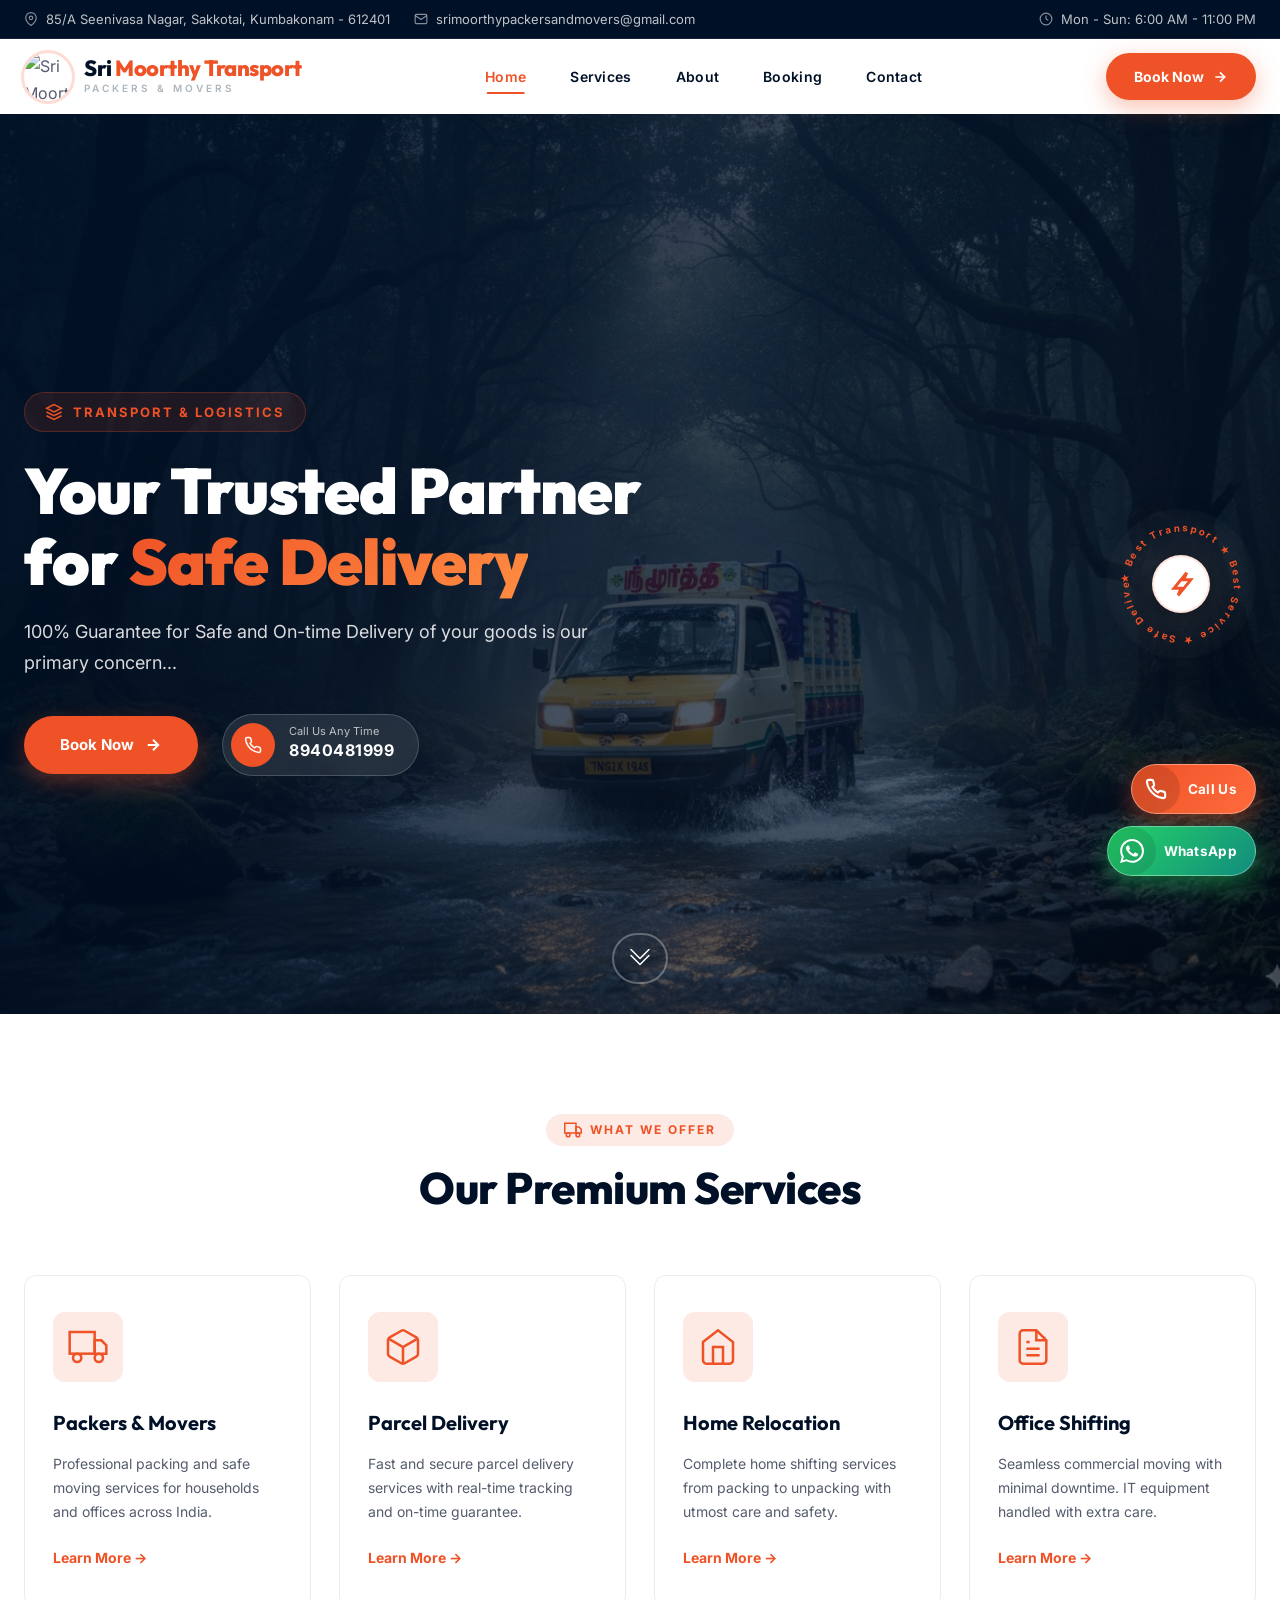
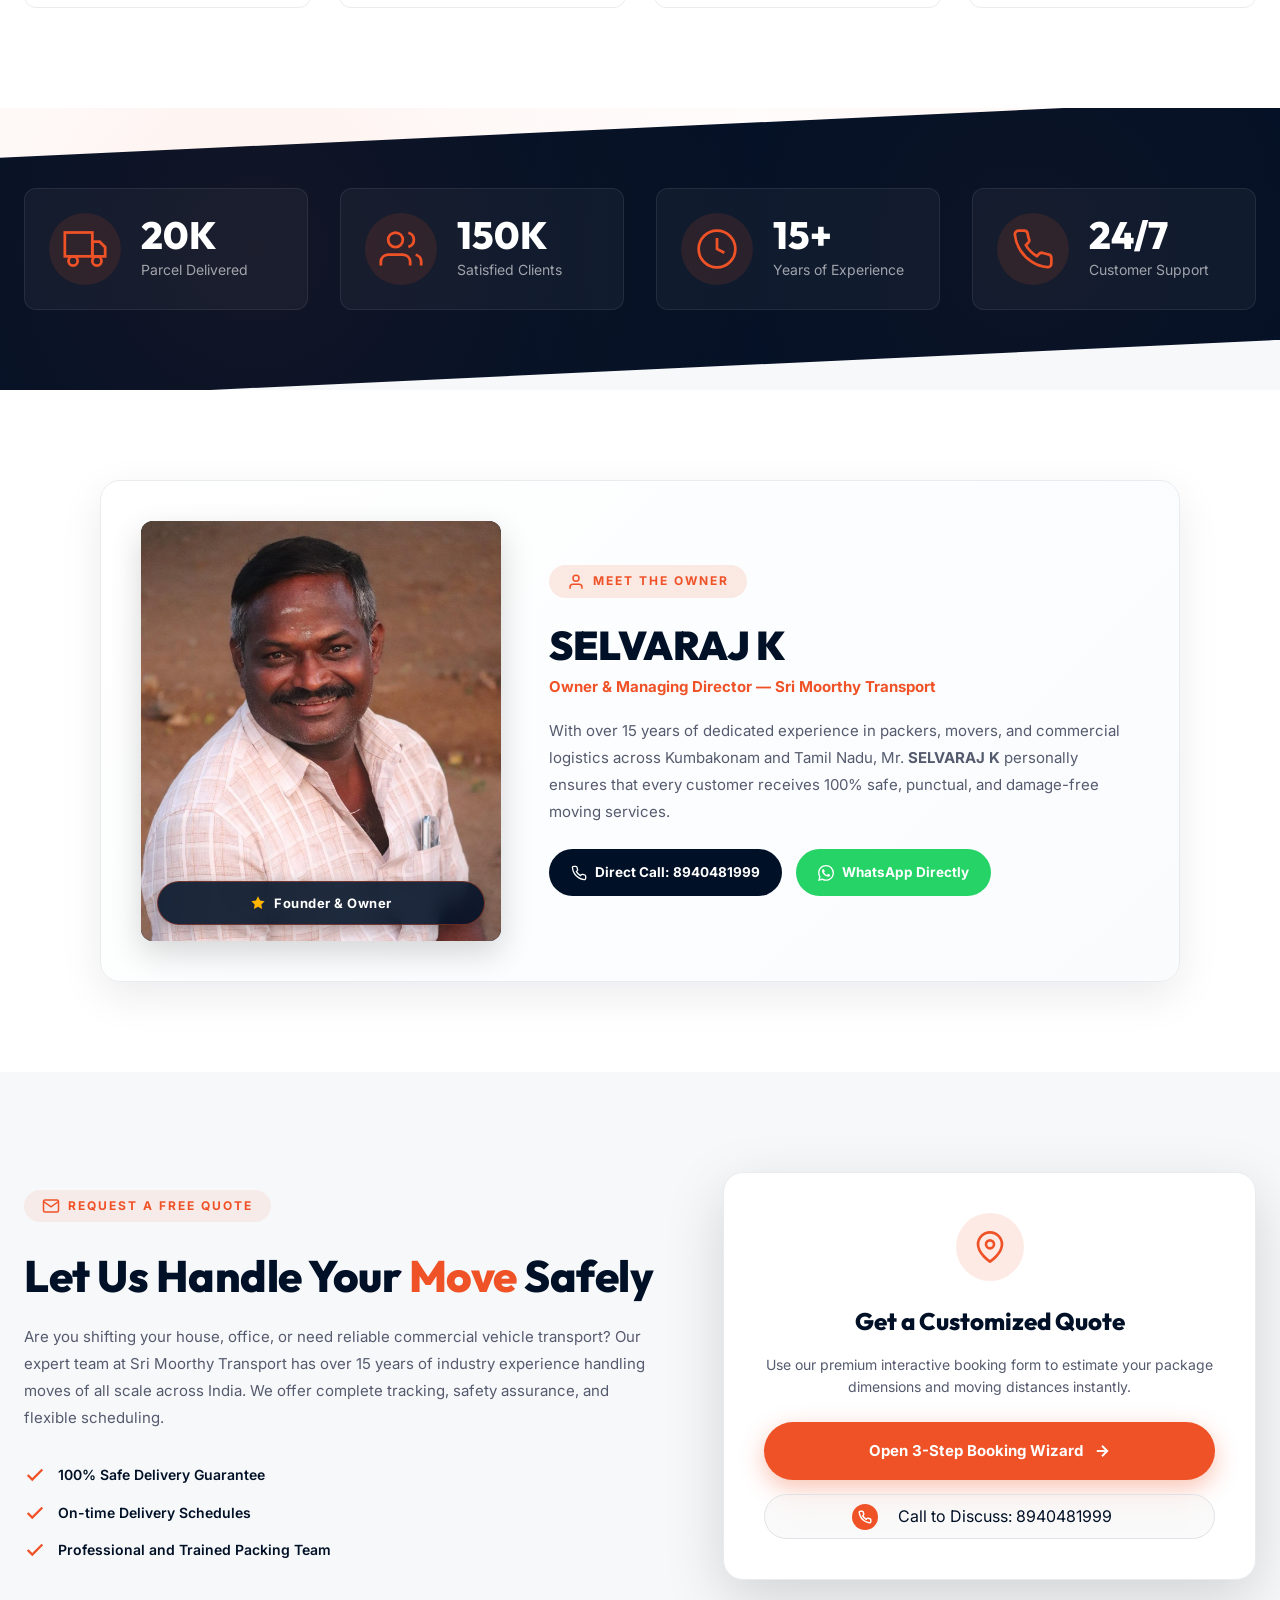
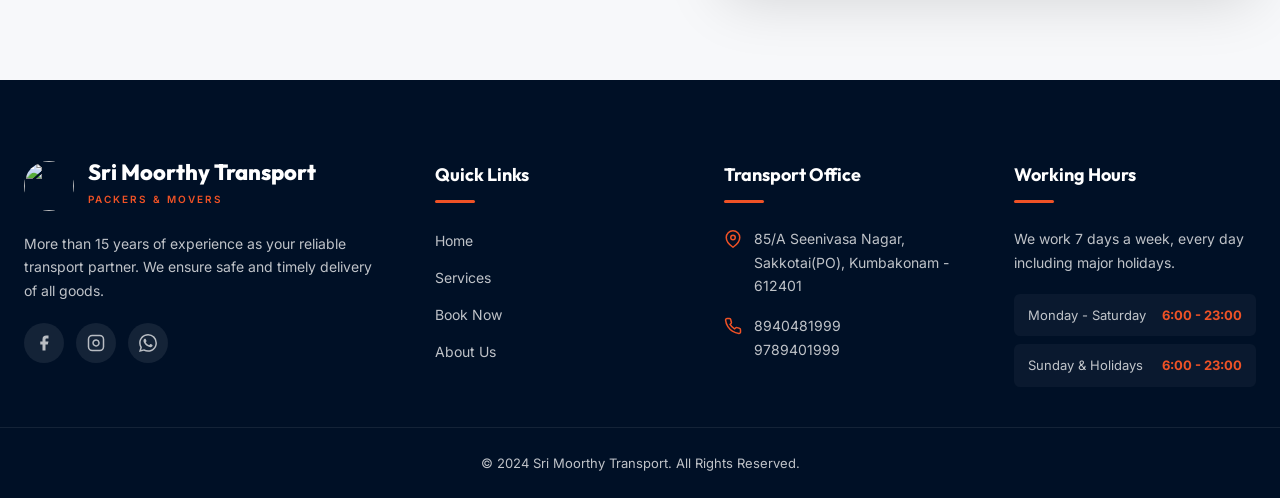
==== commit 9d4fd3e9: "Add files via upload" ====
--- a/index.html
+++ b/index.html
@@ -1,4 +1,4 @@
-﻿<!DOCTYPE html>
+<!DOCTYPE html>
 <html lang="en">
 
 <head>
@@ -339,7 +339,7 @@
                             </svg>
                             Direct Call: 8940481999
                         </a>
-                        <a href="https://wa.me/918248688471?text=Hello%20Mr.%20Selvaraj,%20I%20would%20like%20to%20inquire%20about%20Sri%20Moorthy%20Transport." class="owner-chip whatsapp-chip" target="_blank" rel="noopener noreferrer">
+                        <a href="https://wa.me/918940481999?text=Hello%20Mr.%20Selvaraj,%20I%20would%20like%20to%20inquire%20about%20Sri%20Moorthy%20Transport." class="owner-chip whatsapp-chip" target="_blank" rel="noopener noreferrer">
                             <svg width="16" height="16" viewBox="0 0 24 24" fill="currentColor">
                                 <path d="M17.472 14.382c-.297-.149-1.758-.867-2.03-.967-.273-.099-.471-.148-.67.15-.197.297-.767.966-.94 1.164-.173.199-.347.223-.644.075-.297-.15-1.255-.463-2.39-1.475-.883-.788-1.48-1.761-1.653-2.059-.173-.297-.018-.458.13-.606.134-.133.298-.347.446-.52.149-.174.198-.298.298-.497.099-.198.05-.371-.025-.52-.075-.149-.669-1.612-.916-2.207-.242-.579-.487-.5-.669-.51-.173-.008-.371-.01-.57-.01-.198 0-.52.074-.792.372-.272.297-1.04 1.016-1.04 2.479 0 1.462 1.065 2.875 1.213 3.074.149.198 2.096 3.2 5.077 4.487.709.306 1.262.489 1.694.625.712.227 1.36.195 1.871.118.571-.085 1.758-.719 2.006-1.413.248-.694.248-1.289.173-1.413-.074-.124-.272-.198-.57-.347m-5.421 7.403h-.004a9.87 9.87 0 0 1-5.031-1.378l-.361-.214-3.741.982.998-3.648-.235-.374a9.86 9.86 0 0 1-1.51-5.26c.001-5.45 4.436-9.884 9.888-9.884 2.64 0 5.122 1.03 6.988 2.898a9.825 9.825 0 0 1 2.893 6.994c-.003 5.45-4.437 9.884-9.885 9.884m8.413-18.297A11.815 11.815 0 0 0 12.05 0C5.495 0 .16 5.335.157 11.892c0 2.096.547 4.142 1.588 5.945L.057 24l6.305-1.654a11.882 11.882 0 0 0 5.683 1.448h.005c6.554 0 11.89-5.335 11.893-11.893a11.821 11.821 0 0 0-3.48-8.413z"/>
                             </svg>
@@ -415,7 +415,7 @@
         </a>
 
         <!-- WhatsApp Button -->
-        <a href="https://wa.me/918248688471?text=Hello%20Sri%20Moorthy%20Transport,%20I%20would%20like%20to%20inquire%20about%20your%20services." target="_blank" rel="noopener noreferrer" class="float-action-btn float-btn-whatsapp" aria-label="Chat with us on WhatsApp" title="WhatsApp Us">
+        <a href="https://wa.me/918940481999?text=Hello%20Sri%20Moorthy%20Transport,%20I%20would%20like%20to%20inquire%20about%20your%20services." target="_blank" rel="noopener noreferrer" class="float-action-btn float-btn-whatsapp" aria-label="Chat with us on WhatsApp" title="WhatsApp Us">
             <span class="float-action-icon">
                 <svg width="24" height="24" viewBox="0 0 24 24" fill="currentColor">
                     <path d="M17.472 14.382c-.297-.149-1.758-.867-2.03-.967-.273-.099-.471-.148-.67.15-.197.297-.767.966-.94 1.164-.173.199-.347.223-.644.075-.297-.15-1.255-.463-2.39-1.475-.883-.788-1.48-1.761-1.653-2.059-.173-.297-.018-.458.13-.606.134-.133.298-.347.446-.52.149-.174.198-.298.298-.497.099-.198.05-.371-.025-.52-.075-.149-.669-1.612-.916-2.207-.242-.579-.487-.5-.669-.51-.173-.008-.371-.01-.57-.01-.198 0-.52.074-.792.372-.272.297-1.04 1.016-1.04 2.479 0 1.462 1.065 2.875 1.213 3.074.149.198 2.096 3.2 5.077 4.487.709.306 1.262.489 1.694.625.712.227 1.36.195 1.871.118.571-.085 1.758-.719 2.006-1.413.248-.694.248-1.289.173-1.413-.074-.124-.272-.198-.57-.347m-5.421 7.403h-.004a9.87 9.87 0 0 1-5.031-1.378l-.361-.214-3.741.982.998-3.648-.235-.374a9.86 9.86 0 0 1-1.51-5.26c.001-5.45 4.436-9.884 9.888-9.884 2.64 0 5.122 1.03 6.988 2.898a9.825 9.825 0 0 1 2.893 6.994c-.003 5.45-4.437 9.884-9.885 9.884m8.413-18.297A11.815 11.815 0 0 0 12.05 0C5.495 0 .16 5.335.157 11.892c0 2.096.547 4.142 1.588 5.945L.057 24l6.305-1.654a11.882 11.882 0 0 0 5.683 1.448h.005c6.554 0 11.89-5.335 11.893-11.893a11.821 11.821 0 0 0-3.48-8.413z" />
@@ -480,7 +480,7 @@
                     <img src="https://mr-vishal-dev.github.io/kuberatravels/logo.png" alt="" width="50" height="50"
                         style="border-radius:50%;">
                     <div>
-                        <h2>Sri Moorthy</h2>
+                        <h2>Sri Moorthy Transport</h2>
                         <span>PACKERS & MOVERS</span>
                     </div>
                 </div>
@@ -500,7 +500,7 @@
                             <line x1="17.5" y1="6.5" x2="17.51" y2="6.5" />
                         </svg>
                     </a>
-                    <a href="https://wa.me/8248688471" aria-label="WhatsApp">
+                    <a href="https://wa.me/918940481999" aria-label="WhatsApp">
                         <svg width="18" height="18" viewBox="0 0 24 24" fill="currentColor">
                             <path
                                 d="M17.472 14.382c-.297-.149-1.758-.867-2.03-.967-.273-.099-.471-.148-.67.15-.197.297-.767.966-.94 1.164-.173.199-.347.223-.644.075-.297-.15-1.255-.463-2.39-1.475-.883-.788-1.48-1.761-1.653-2.059-.173-.297-.018-.458.13-.606.134-.133.298-.347.446-.52.149-.174.198-.298.298-.497.099-.198.05-.371-.025-.52-.075-.149-.669-1.612-.916-2.207-.242-.579-.487-.5-.669-.51-.173-.008-.371-.01-.57-.01-.198 0-.52.074-.792.372-.272.297-1.04 1.016-1.04 2.479 0 1.462 1.065 2.875 1.213 3.074.149.198 2.096 3.2 5.077 4.487.709.306 1.262.489 1.694.625.712.227 1.36.195 1.871.118.571-.085 1.758-.719 2.006-1.413.248-.694.248-1.289.173-1.413-.074-.124-.272-.198-.57-.347m-5.421 7.403h-.004a9.87 9.87 0 0 1-5.031-1.378l-.361-.214-3.741.982.998-3.648-.235-.374a9.86 9.86 0 0 1-1.51-5.26c.001-5.45 4.436-9.884 9.888-9.884 2.64 0 5.122 1.03 6.988 2.898a9.825 9.825 0 0 1 2.893 6.994c-.003 5.45-4.437 9.884-9.885 9.884m8.413-18.297A11.815 11.815 0 0 0 12.05 0C5.495 0 .16 5.335.157 11.892c0 2.096.547 4.142 1.588 5.945L.057 24l6.305-1.654a11.882 11.882 0 0 0 5.683 1.448h.005c6.554 0 11.89-5.335 11.893-11.893a11.821 11.821 0 0 0-3.48-8.413z" />
